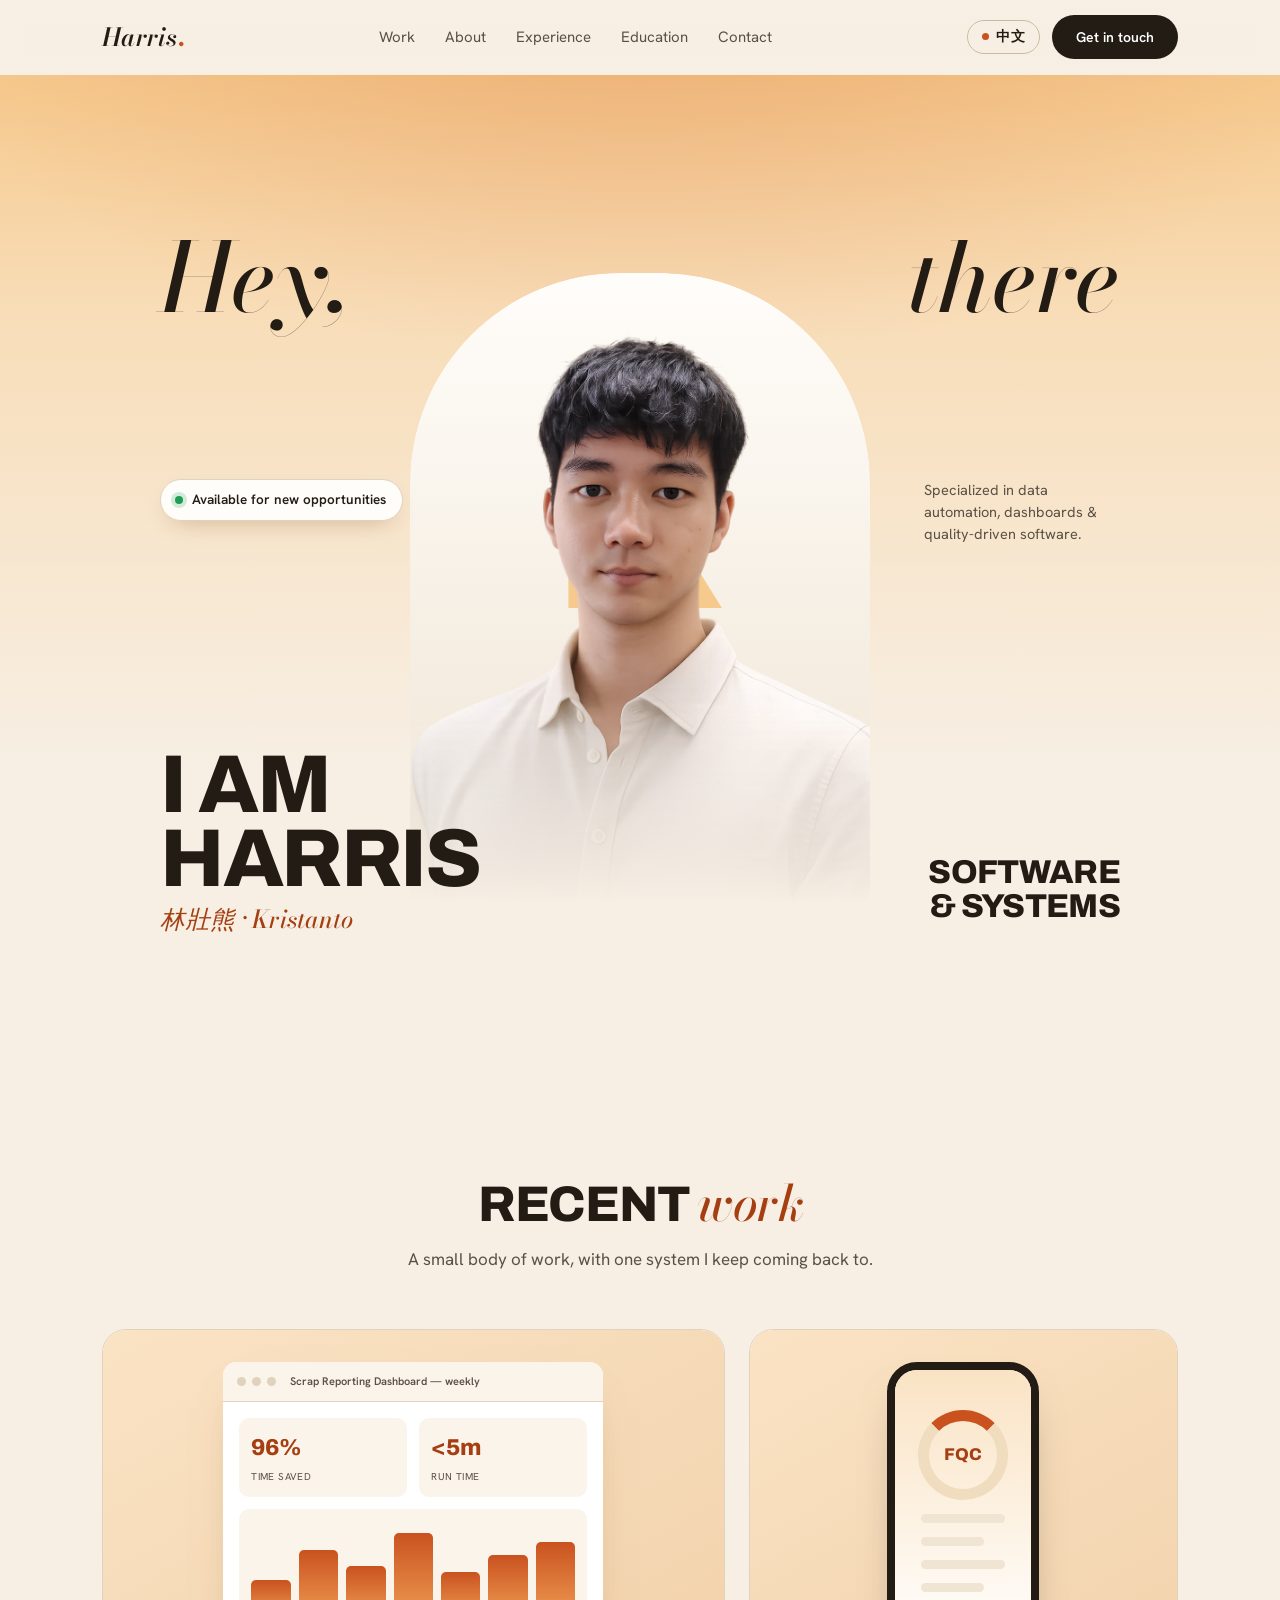
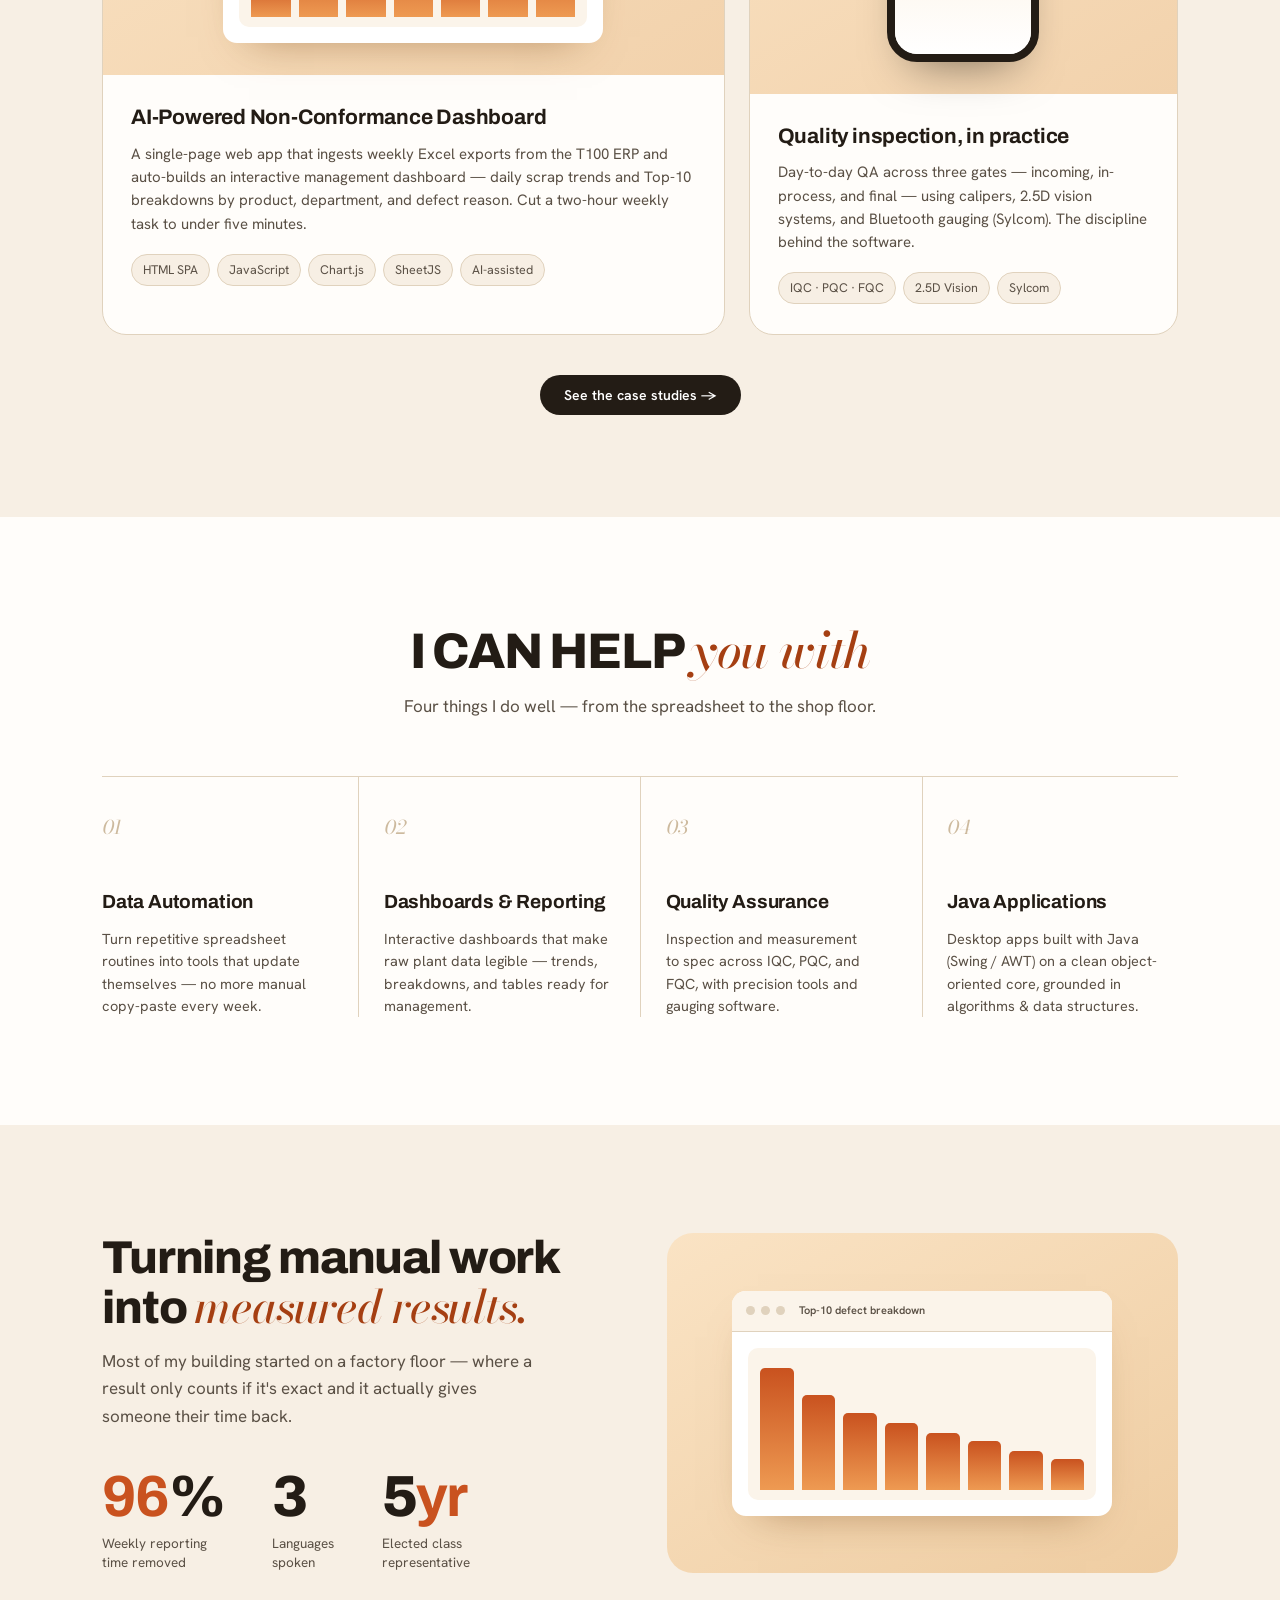
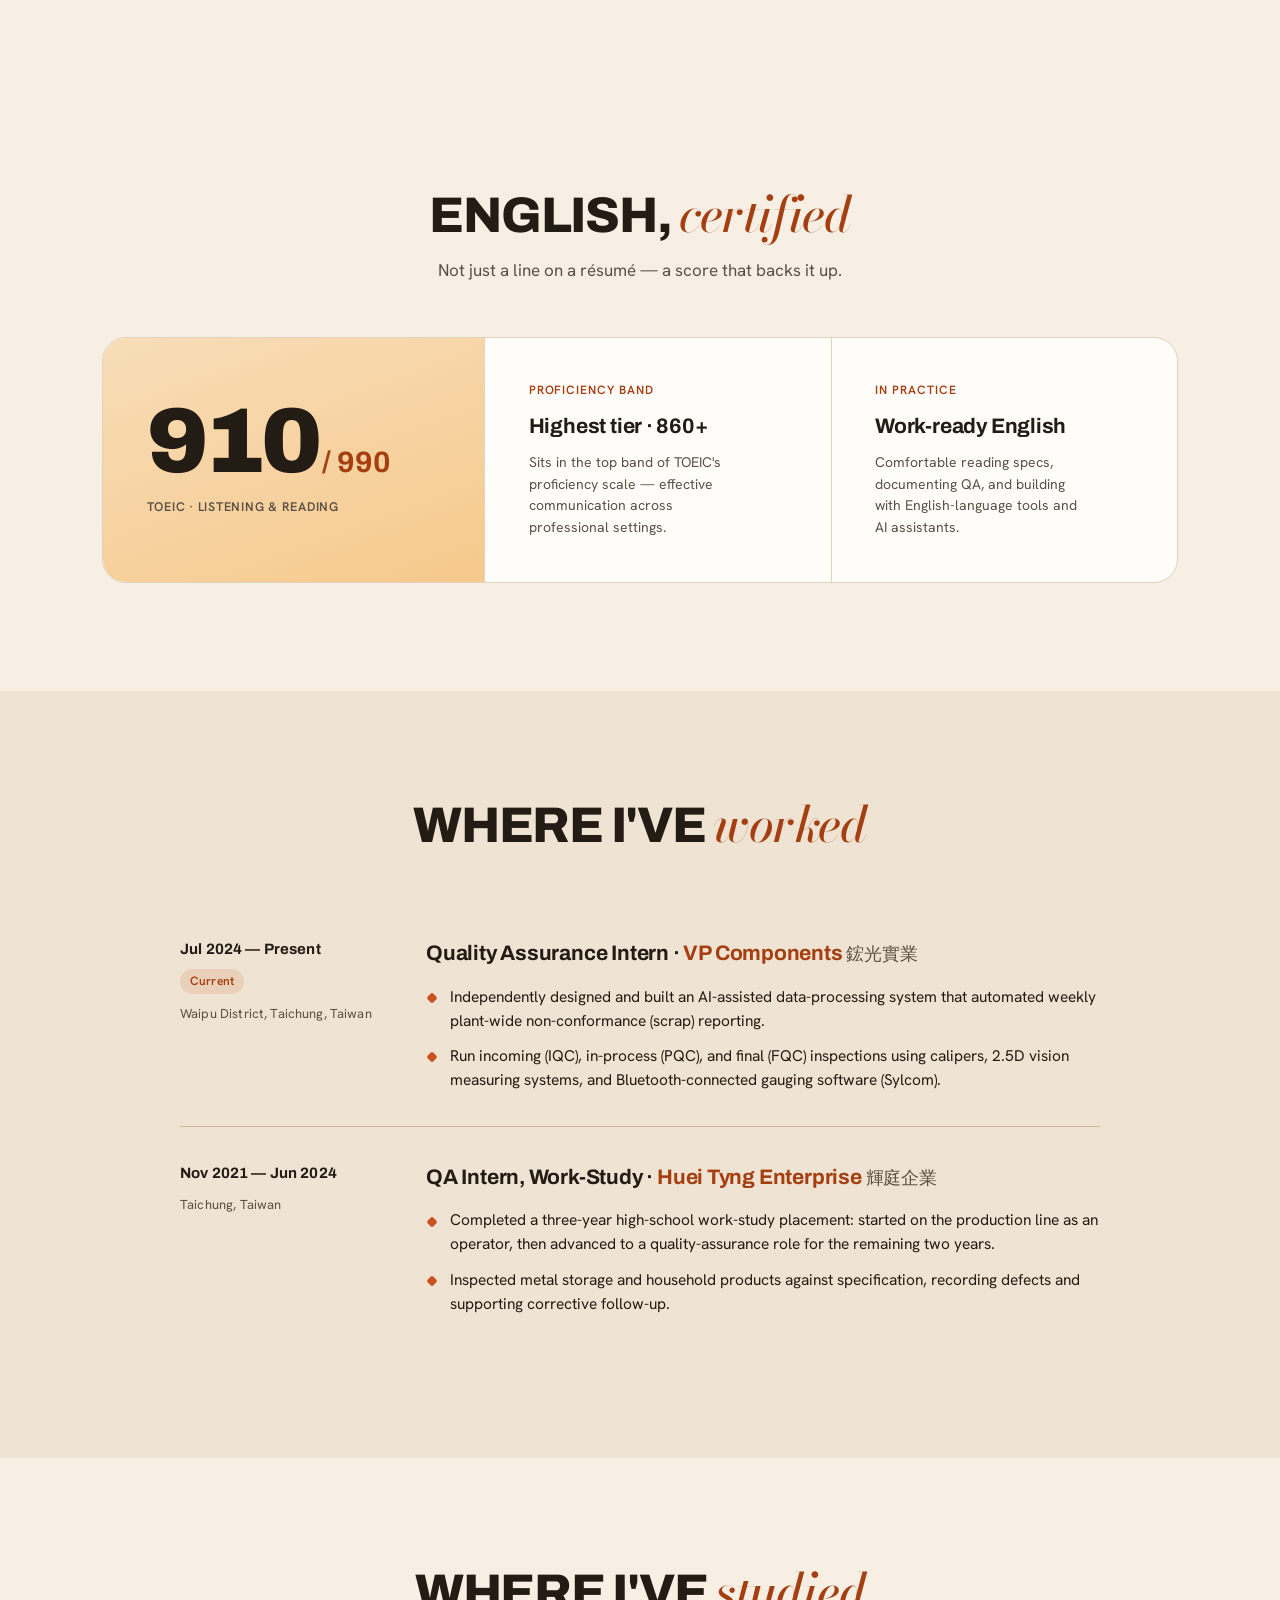
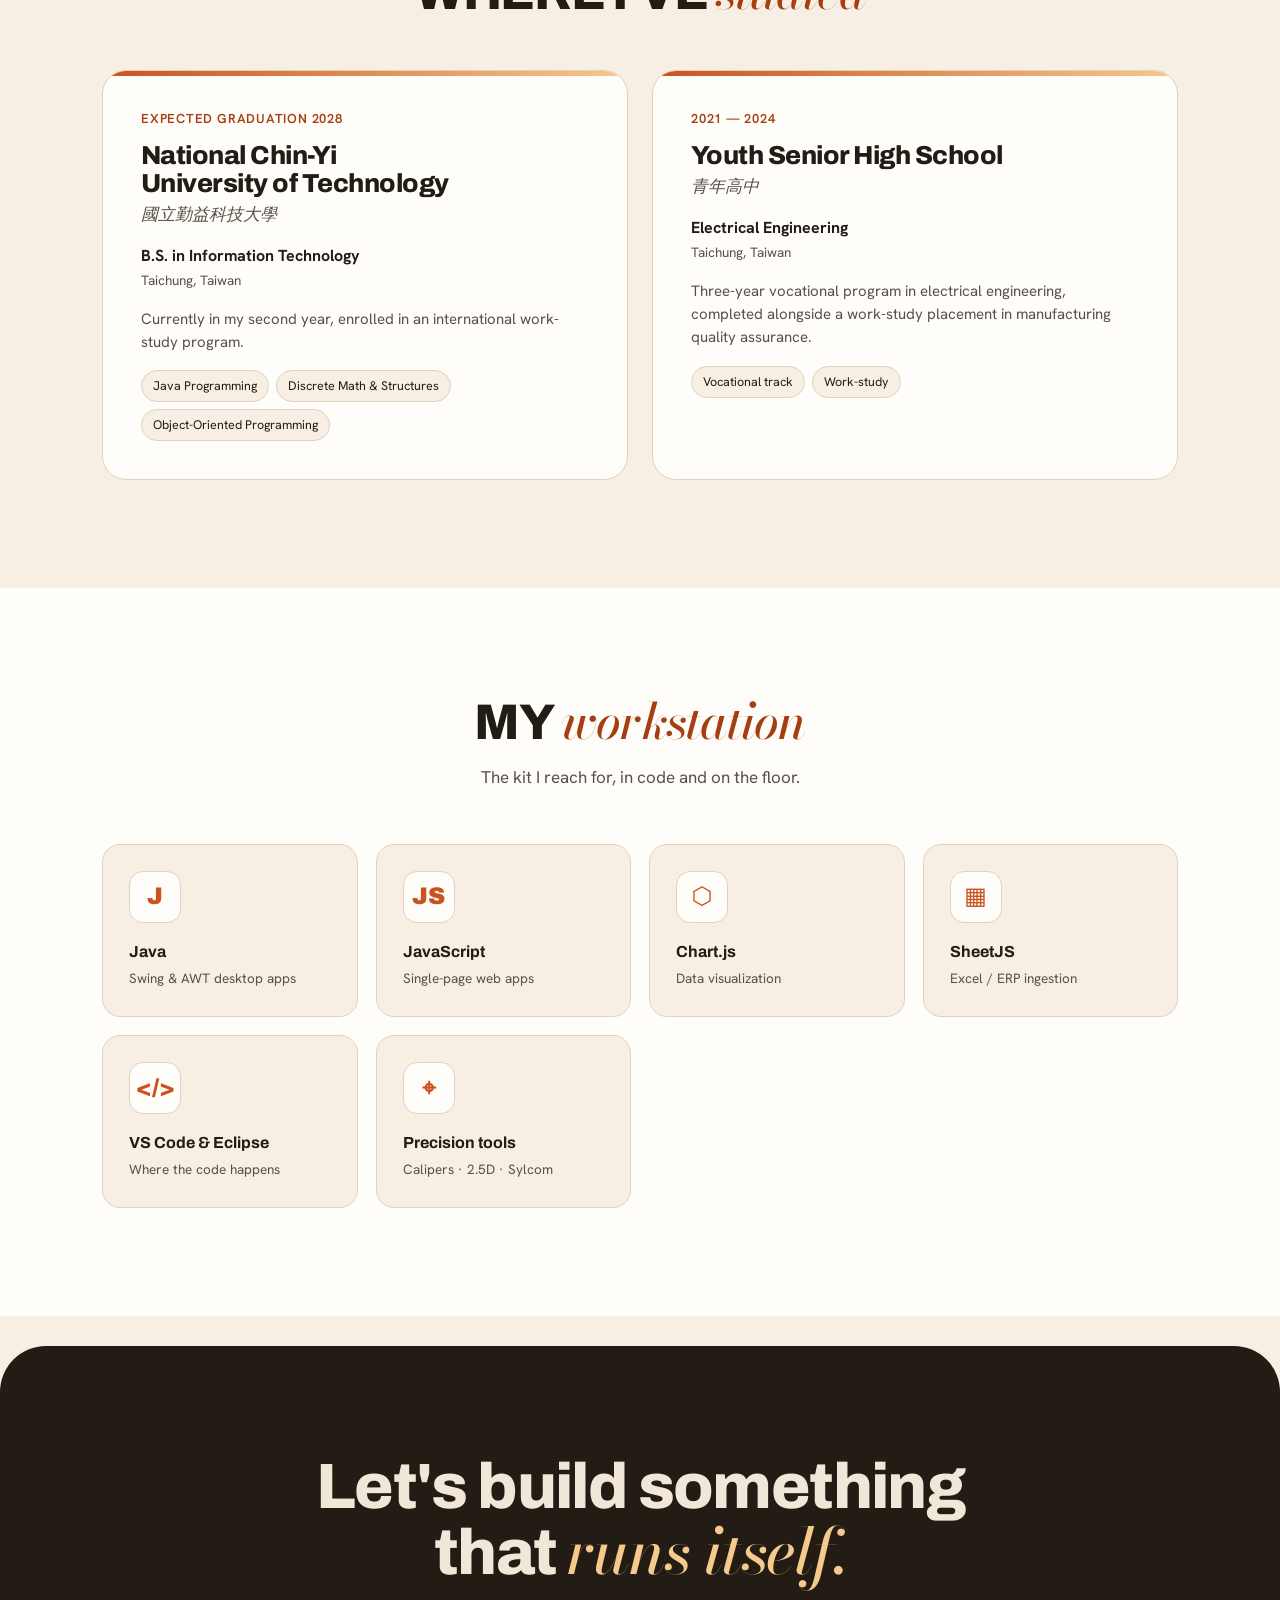
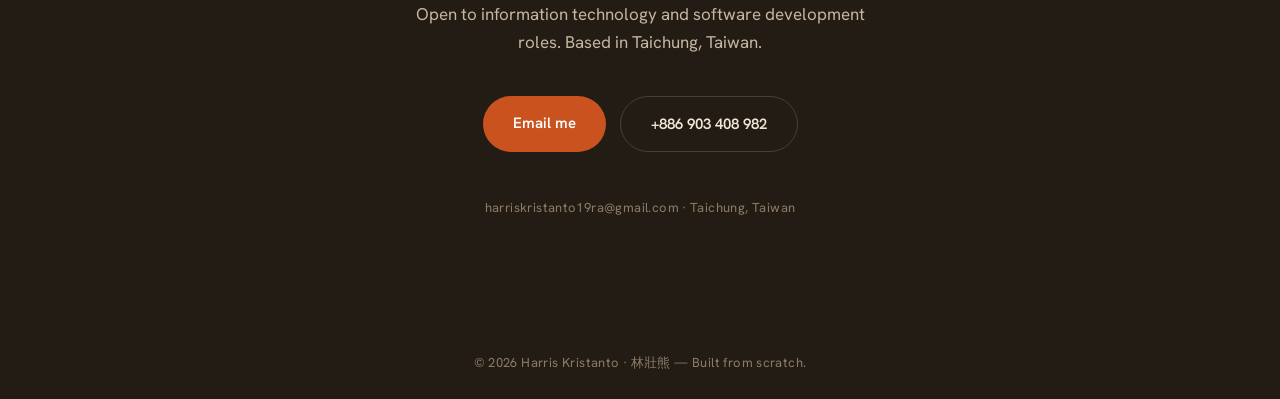
==== index.html @ 10c8cf7e "Reshape hero photo to a large portrait that fades into the page Madison-style hero: bigger centered " ====
<!DOCTYPE html>
<html lang="en">
<head>
<meta charset="UTF-8" />
<meta name="viewport" content="width=device-width, initial-scale=1.0" />
<title>Harris Kristanto — Software & Systems</title>
<meta name="description" content="Harris Kristanto (林壯熊) — Information Technology student who turns repetitive manual work into measured, automated systems. Taichung, Taiwan." />
<link rel="preconnect" href="https://fonts.googleapis.com" />
<link rel="preconnect" href="https://fonts.gstatic.com" crossorigin />
<link href="https://fonts.googleapis.com/css2?family=Archivo:wght@600;700;800;900&family=Bodoni+Moda:ital,opsz,wght@1,6..96,500;1,6..96,600&family=Hanken+Grotesk:wght@400;500;600;700&display=swap" rel="stylesheet" />
<script>document.documentElement.className += ' js';</script>
<style>
  :root{
    --bg:#F7EFE4;          /* committed warm sand, carries the brand */
    --bg-2:#EFE4D3;
    --peach-1:#F6C98C;     /* deeper, more committed peach */
    --peach-2:#F8DDB8;
    --rust:#C9521F;        /* burnt-orange accent — confident, not pastel */
    --rust-2:#A53F12;
    --ink:#231C15;         /* deep warm ink */
    --ink-soft:#5A5045;    /* AA on sand and on peach */
    --line:#E0D2BD;
    --line-2:#CDBA9E;
    --white:#FFFDFA;

    --f-name:"Archivo", system-ui, sans-serif;
    --f-serif:"Bodoni Moda", Georgia, serif;
    --f-body:"Hanken Grotesk", system-ui, sans-serif;

    --maxw:1140px;

    --z-sticky:100;
    --z-skip:200;

    --ease:cubic-bezier(.22,1,.36,1); /* ease-out-quint */
  }

  *{margin:0;padding:0;box-sizing:border-box}
  html{scroll-behavior:smooth}
  @media (prefers-reduced-motion:reduce){html{scroll-behavior:auto}}

  body{
    font-family:var(--f-body);
    background:var(--bg);
    color:var(--ink);
    font-size:17px;line-height:1.6;
    -webkit-font-smoothing:antialiased;
    overflow-x:hidden;
  }
  a{color:inherit;text-decoration:none}
  ::selection{background:var(--rust);color:#fff}
  :focus-visible{outline:2px solid var(--rust);outline-offset:3px;border-radius:4px}
  p{text-wrap:pretty}
  h1,h2,h3{text-wrap:balance}

  .skip{position:absolute;left:-9999px;background:var(--ink);color:#fff;padding:10px 16px;z-index:var(--z-skip)}
  .skip:focus{left:8px;top:8px}

  .wrap{max-width:var(--maxw);margin:0 auto;padding:0 clamp(20px,5vw,32px)}

  /* ---------- NAV ---------- */
  .nav{position:sticky;top:0;z-index:var(--z-sticky);background:color-mix(in srgb,var(--bg) 82%,transparent);backdrop-filter:blur(10px);border-bottom:1px solid transparent;transition:border-color .3s,background .3s}
  .nav.scrolled{border-color:var(--line)}
  .nav-inner{display:flex;align-items:center;justify-content:space-between;height:74px;max-width:var(--maxw);margin:0 auto;padding:0 clamp(20px,5vw,32px)}
  .logo{font-family:var(--f-serif);font-style:italic;font-weight:600;font-size:25px;letter-spacing:.01em}
  .logo b{font-style:normal;color:var(--rust)}
  .nav-links{display:flex;gap:30px}
  .nav-links a{font-size:15px;color:var(--ink-soft);transition:color .2s;position:relative}
  .nav-links a::after{content:"";position:absolute;left:0;bottom:-5px;width:0;height:2px;background:var(--rust);transition:width .25s var(--ease)}
  .nav-links a:hover{color:var(--ink)}
  .nav-links a:hover::after{width:100%}
  .btn-contact{background:var(--ink);color:#fff;padding:11px 24px;border-radius:40px;font-size:14px;font-weight:600;transition:transform .25s var(--ease),background .25s}
  .btn-contact:hover{background:var(--rust-2);transform:translateY(-2px)}
  .nav-right{display:flex;align-items:center;gap:12px}
  .btn-lang{font-family:var(--f-body);font-weight:600;font-size:13.5px;color:var(--ink);background:transparent;border:1px solid var(--line-2);padding:9px 14px;border-radius:40px;cursor:pointer;letter-spacing:.02em;line-height:1;display:inline-flex;align-items:center;gap:7px;transition:border-color .2s,background .2s,transform .25s var(--ease)}
  .btn-lang::before{content:"";width:7px;height:7px;border-radius:50%;background:var(--rust)}
  .btn-lang:hover{border-color:var(--rust);background:var(--white);transform:translateY(-1px)}
  html[lang="zh-Hant"] .serif-hey,html[lang="zh-Hant"] .serif-there,html[lang="zh-Hant"] .kicker,html[lang="zh-Hant"] .name{letter-spacing:0}

  /* ---------- HERO ---------- */
  .hero{
    position:relative;
    background:
      radial-gradient(110% 75% at 50% -10%, color-mix(in srgb,var(--rust) 22%,transparent) 0%, transparent 52%),
      linear-gradient(180deg, var(--peach-1) 0%, var(--peach-2) 24%, var(--bg) 70%);
    overflow:hidden;
  }
  .stage{position:relative;max-width:960px;margin:0 auto;padding:46px clamp(20px,5vw,32px) 60px;min-height:660px}

  .serif-hey,.serif-there{font-family:var(--f-serif);font-style:italic;font-weight:500;font-size:clamp(50px,8.5vw,96px);line-height:1;color:var(--ink);position:absolute;top:46px;z-index:3}
  .serif-hey{left:0}
  .serif-there{right:0}

  .photo-wrap{position:relative;width:min(66%,460px);margin:44px auto 0;z-index:2}
  .photo{
    position:relative;width:100%;aspect-ratio:3/4.1;border-radius:210px 210px 0 0;
    background:linear-gradient(180deg,var(--white),var(--bg-2));
    overflow:hidden;display:flex;flex-direction:column;align-items:center;justify-content:center;text-align:center;
    -webkit-mask-image:linear-gradient(to bottom,#000 0,#000 68%,transparent 100%);
    mask-image:linear-gradient(to bottom,#000 0,#000 68%,transparent 100%);
  }
  /* Drop a headshot at images/headshot.jpg and it fills this frame; otherwise the HK monogram shows. */
  .photo-img{position:absolute;inset:0;width:100%;height:100%;object-fit:cover;object-position:center 14%;z-index:1}
  .photo-mono{font-family:var(--f-name);font-weight:900;font-size:clamp(58px,9vw,100px);color:var(--peach-1);letter-spacing:-.04em}
  .photo-hint{font-size:12.5px;color:var(--ink-soft);font-family:var(--f-serif);font-style:italic;margin-top:4px;padding:0 28px}

  .pill{position:absolute;left:0;top:296px;z-index:4;display:inline-flex;align-items:center;gap:9px;background:var(--white);border:1px solid var(--line);padding:9px 16px 9px 14px;border-radius:40px;font-size:13.5px;font-weight:600;box-shadow:0 10px 24px -12px rgba(120,70,20,.4)}
  .pill .dot{width:8px;height:8px;border-radius:50%;background:#1F9D55;box-shadow:0 0 0 4px rgba(31,157,85,.2)}
  .spec{position:absolute;right:0;top:296px;z-index:4;max-width:196px;font-size:14.5px;line-height:1.5;color:var(--ink-soft)}

  .name{position:absolute;left:0;bottom:32px;z-index:4;font-family:var(--f-name);font-weight:800;font-size:clamp(40px,7vw,82px);line-height:.9;letter-spacing:-.03em;text-transform:uppercase}
  .name .cn{display:block;font-family:var(--f-serif);font-style:italic;font-weight:500;font-size:.3em;letter-spacing:0;color:var(--rust-2);text-transform:none;margin-top:12px}
  .role{position:absolute;right:0;bottom:38px;z-index:4;text-align:right;font-family:var(--f-name);font-weight:800;font-size:clamp(20px,2.9vw,33px);line-height:1.04;letter-spacing:-.02em;text-transform:uppercase}

  /* hero load choreography (resting state is visible; animation only enriches) */
  @media (prefers-reduced-motion:no-preference){
    .js .serif-hey,.js .serif-there,.js .photo-wrap,.js .pill,.js .spec,.js .name,.js .role{
      animation:rise .9s var(--ease) both;
    }
    .js .serif-hey{animation-delay:.05s}
    .js .serif-there{animation-delay:.13s}
    .js .photo-wrap{animation-delay:.0s}
    .js .pill{animation-delay:.34s}
    .js .spec{animation-delay:.4s}
    .js .name{animation-delay:.22s}
    .js .role{animation-delay:.28s}
  }
  @keyframes rise{from{opacity:0;transform:translateY(26px)}to{opacity:1;transform:none}}

  /* ---------- section frame ---------- */
  section{padding:clamp(64px,9vw,108px) 0}
  .head{max-width:var(--maxw);margin:0 auto;text-align:center}
  .kicker{font-family:var(--f-name);font-weight:800;font-size:clamp(28px,4.6vw,50px);letter-spacing:-.025em;line-height:1.02;text-transform:uppercase}
  .kicker em{font-family:var(--f-serif);font-style:italic;font-weight:500;color:var(--rust-2);text-transform:none}
  .sub{color:var(--ink-soft);max-width:56ch;margin:16px auto 0;font-size:17px}
  .more{text-align:center;margin-top:clamp(30px,4vw,46px)}

  /* ---------- RECENT WORK ---------- */
  .proj-grid{display:grid;grid-template-columns:1.45fr 1fr;gap:24px;margin-top:clamp(36px,5vw,56px)}
  .pcard{background:var(--white);border:1px solid var(--line);border-radius:24px;overflow:hidden;transition:transform .4s var(--ease),box-shadow .4s var(--ease)}
  .pcard:hover{transform:translateY(-6px);box-shadow:0 30px 56px -34px rgba(120,70,20,.55)}
  .pvis{background:linear-gradient(150deg,#FAE3C4,#F2D2AC);padding:32px;min-height:300px;display:flex;align-items:center;justify-content:center}
  .pbody{padding:26px 28px 30px}
  .pbody .t{font-family:var(--f-name);font-weight:700;font-size:21px;letter-spacing:-.01em}
  .pbody .d{color:var(--ink-soft);font-size:15px;margin-top:8px;line-height:1.55}
  .tags{display:flex;flex-wrap:wrap;gap:7px;margin-top:18px}
  .tags span{font-size:12.5px;background:var(--bg);border:1px solid var(--line);padding:5px 11px;border-radius:20px;color:var(--ink-soft)}

  .mock{width:100%;max-width:380px;background:#fff;border-radius:14px;box-shadow:0 20px 42px -26px rgba(120,70,20,.55);overflow:hidden}
  .mock-bar{display:flex;align-items:center;gap:6px;padding:11px 14px;background:#FBF4EA;border-bottom:1px solid var(--line)}
  .mock-bar i{width:9px;height:9px;border-radius:50%;background:#E0D2BD}
  .mock-bar .ttl{margin-left:8px;font-size:11px;color:var(--ink-soft);font-weight:600}
  .mock-body{padding:16px;display:grid;grid-template-columns:1fr 1fr;gap:12px}
  .mock-kpi{background:#FBF4EA;border-radius:10px;padding:12px}
  .mock-kpi .n{font-family:var(--f-name);font-weight:800;font-size:23px;color:var(--rust-2)}
  .mock-kpi .l{font-size:10px;color:var(--ink-soft);letter-spacing:.04em;text-transform:uppercase;margin-top:2px}
  .mock-chart{grid-column:1/3;background:#FBF4EA;border-radius:10px;padding:14px 12px 10px;display:flex;align-items:flex-end;gap:8px;height:118px}
  .mock-chart .b{flex:1;background:linear-gradient(var(--rust),#EE9A52);border-radius:5px 5px 0 0}

  .phone{width:152px;height:300px;background:#fff;border-radius:30px;border:8px solid var(--ink);box-shadow:0 24px 46px -24px rgba(0,0,0,.5);overflow:hidden;position:relative}
  .phone .scr{position:absolute;inset:0;background:linear-gradient(180deg,#FAE3C4,#fff);padding:24px 16px}
  .phone .ring{width:90px;height:90px;border-radius:50%;border:11px solid #F0DCBE;border-top-color:var(--rust);margin:16px auto 0;display:flex;align-items:center;justify-content:center;font-family:var(--f-name);font-weight:800;color:var(--rust-2)}
  .phone .ln{height:9px;background:#F0E5D2;border-radius:5px;margin:14px 10px}
  .phone .ln.s{width:60%}

  /* ---------- SERVICES (numbered — a real set of four offerings) ---------- */
  .services{background:var(--white)}
  .svc-grid{--gap:clamp(30px,4vw,54px);display:grid;grid-template-columns:repeat(4,1fr);column-gap:var(--gap);margin-top:clamp(36px,5vw,56px);padding-top:36px;border-top:1px solid var(--line)}
  .svc{position:relative}
  .svc:not(:first-child)::before{content:"";position:absolute;top:-36px;bottom:0;left:calc(var(--gap) / -2);width:1px;background:var(--line)}
  .svc .no{font-family:var(--f-serif);font-style:italic;font-size:19px;color:var(--line-2);margin-bottom:44px}
  .svc h3{font-family:var(--f-name);font-weight:700;font-size:19px;letter-spacing:-.01em;margin-bottom:10px}
  .svc p{font-size:14.5px;color:var(--ink-soft);line-height:1.55}

  /* ---------- VISION + STATS ---------- */
  .vision-grid{display:grid;grid-template-columns:1fr 1.02fr;gap:clamp(34px,6vw,64px);align-items:center}
  .vision h2{font-family:var(--f-name);font-weight:800;font-size:clamp(28px,4.2vw,46px);letter-spacing:-.025em;line-height:1.03;margin-bottom:16px}
  .vision h2 em{font-family:var(--f-serif);font-style:italic;font-weight:500;color:var(--rust-2);text-transform:none}
  .vision p{color:var(--ink-soft);max-width:44ch}
  .stat-row{display:flex;gap:clamp(28px,5vw,48px);margin-top:38px}
  .stat .n{font-family:var(--f-name);font-weight:800;font-size:clamp(38px,5.6vw,58px);line-height:1;letter-spacing:-.03em;color:var(--ink)}
  .stat .n b{color:var(--rust)}
  .stat .l{font-size:13.5px;color:var(--ink-soft);margin-top:8px;line-height:1.4}
  .vision-vis{background:linear-gradient(150deg,#FAE3C4,#EFCDA2);border-radius:26px;padding:40px;display:flex;align-items:center;justify-content:center;min-height:340px}

  /* ---------- ENGLISH / TOEIC credential ---------- */
  .cert{display:grid;grid-template-columns:1.1fr 1fr 1fr;margin-top:clamp(36px,5vw,52px);border:1px solid var(--line);border-radius:24px;overflow:hidden;background:var(--white)}
  .cert-score{background:linear-gradient(160deg,var(--peach-2),var(--peach-1));padding:clamp(28px,3.4vw,44px);display:flex;flex-direction:column;justify-content:center}
  .cert-score .big{font-family:var(--f-name);font-weight:900;font-size:clamp(56px,8vw,92px);line-height:.86;letter-spacing:-.04em;color:var(--ink)}
  .cert-score .big span{font-size:.32em;font-weight:700;color:var(--rust-2);letter-spacing:0;margin-left:.12em}
  .cert-score .lbl{font-weight:600;font-size:12.5px;letter-spacing:.06em;text-transform:uppercase;color:var(--ink-soft);margin-top:16px}
  .fact{padding:clamp(28px,3.4vw,44px);border-left:1px solid var(--line);display:flex;flex-direction:column;justify-content:center}
  .fact .k{font-weight:600;font-size:12px;letter-spacing:.08em;text-transform:uppercase;color:var(--rust-2)}
  .fact .v{font-family:var(--f-name);font-weight:700;font-size:clamp(18px,2vw,21px);letter-spacing:-.01em;margin:10px 0 8px}
  .fact p{font-size:14px;color:var(--ink-soft);line-height:1.55}
  @media (max-width:760px){
    .cert{grid-template-columns:1fr}
    .fact{border-left:0;border-top:1px solid var(--line)}
  }

  /* ---------- EXPERIENCE (its own section, narrative rows) ---------- */
  .experience{background:var(--bg-2)}
  .xp{max-width:920px;margin:clamp(36px,5vw,52px) auto 0}
  .xp-row{display:grid;grid-template-columns:200px 1fr;gap:clamp(20px,4vw,46px);padding:34px 0;border-top:1px solid var(--line-2)}
  .xp-row:first-child{border-top:0}
  .xp-when{font-family:var(--f-name);font-weight:700;font-size:15px;color:var(--ink);letter-spacing:.01em}
  .xp-when .now{display:inline-block;margin-top:8px;font-family:var(--f-body);font-weight:600;font-size:12px;color:var(--rust-2);background:color-mix(in srgb,var(--rust) 14%,transparent);padding:3px 10px;border-radius:20px}
  .xp-where{font-family:var(--f-body);font-weight:400;font-size:13px;color:var(--ink-soft);margin-top:10px}
  .xp h3{font-family:var(--f-name);font-weight:700;font-size:21px;letter-spacing:-.01em}
  .xp .org{color:var(--rust-2);font-weight:700}
  .xp .cn{color:var(--ink-soft);font-weight:500;font-size:.86em}
  .xp ul{list-style:none;margin-top:14px;display:flex;flex-direction:column;gap:11px}
  .xp li{position:relative;padding-left:24px;font-size:15.5px;line-height:1.55;color:var(--ink)}
  .xp li::before{content:"";position:absolute;left:2px;top:.6em;width:8px;height:8px;background:var(--rust);border-radius:2px;transform:rotate(45deg)}

  /* ---------- EDUCATION (distinct treatment — two feature panels) ---------- */
  .edu-grid{display:grid;grid-template-columns:1fr 1fr;gap:24px;margin-top:clamp(36px,5vw,52px)}
  .edu{background:var(--white);border:1px solid var(--line);border-radius:24px;padding:clamp(26px,3vw,38px);position:relative;overflow:hidden}
  .edu::before{content:"";position:absolute;inset:0 0 auto 0;height:5px;background:linear-gradient(90deg,var(--rust),var(--peach-1))}
  .edu .yr{font-family:var(--f-body);font-weight:600;font-size:13px;letter-spacing:.06em;text-transform:uppercase;color:var(--rust-2)}
  .edu h3{font-family:var(--f-name);font-weight:800;font-size:clamp(21px,2.4vw,26px);letter-spacing:-.02em;line-height:1.08;margin:12px 0 4px}
  .edu .cnname{font-family:var(--f-serif);font-style:italic;font-size:17px;color:var(--ink-soft)}
  .edu .deg{font-weight:700;font-size:16px;margin-top:14px}
  .edu .loc{font-size:13.5px;color:var(--ink-soft);margin-top:2px}
  .edu p{font-size:15px;color:var(--ink-soft);margin-top:16px;line-height:1.55}
  .edu .courses{display:flex;flex-wrap:wrap;gap:7px;margin-top:16px}
  .edu .courses span{font-size:12.5px;background:var(--bg);border:1px solid var(--line);padding:5px 11px;border-radius:20px;color:var(--ink)}

  /* ---------- WORKSTATION ---------- */
  .work{background:var(--white)}
  .tool-grid{display:grid;grid-template-columns:repeat(auto-fit,minmax(220px,1fr));gap:18px;margin-top:clamp(36px,5vw,52px)}
  .tool{background:var(--bg);border:1px solid var(--line);border-radius:18px;padding:26px;transition:transform .3s var(--ease),box-shadow .3s var(--ease)}
  .tool:hover{transform:translateY(-5px);box-shadow:0 26px 48px -34px rgba(120,70,20,.55)}
  .tool .ic{font-family:var(--f-name);font-weight:900;font-size:24px;color:var(--rust);width:52px;height:52px;border-radius:14px;background:var(--white);border:1px solid var(--line);display:flex;align-items:center;justify-content:center;margin-bottom:16px}
  .tool h4{font-family:var(--f-name);font-weight:700;font-size:16px}
  .tool p{font-size:13.5px;color:var(--ink-soft);margin-top:4px}

  /* ---------- CONTACT ---------- */
  .contact{background:var(--ink);color:#F1E7D8;text-align:center;border-radius:clamp(28px,5vw,46px) clamp(28px,5vw,46px) 0 0;margin-top:30px}
  .contact h2{font-family:var(--f-name);font-weight:800;font-size:clamp(34px,6vw,64px);letter-spacing:-.025em;line-height:1.02;max-width:18ch;margin:0 auto 16px}
  .contact h2 em{font-family:var(--f-serif);font-style:italic;font-weight:500;color:var(--peach-1);text-transform:none}
  .contact .csub{color:#C7B6A0;max-width:46ch;margin:0 auto 40px;line-height:1.6}
  .cta-row{display:flex;gap:14px;justify-content:center;flex-wrap:wrap}
  .cta{padding:15px 30px;border-radius:40px;font-weight:600;font-size:15px;transition:transform .25s var(--ease)}
  .cta.primary{background:var(--rust);color:#fff}
  .cta.ghost{border:1px solid #4A3F32;color:#F1E7D8}
  .cta:hover{transform:translateY(-2px)}
  .contact .small{margin-top:46px;font-size:13px;color:#8C7C66;letter-spacing:.03em}

  footer{background:var(--ink);color:#8C7C66;text-align:center;padding:26px 0;font-size:13px;letter-spacing:.03em}

  /* ---------- scroll reveal (only when JS present; default visible) ---------- */
  @media (prefers-reduced-motion:no-preference){
    .js .rv{opacity:0;transform:translateY(26px);transition:opacity .7s var(--ease),transform .7s var(--ease)}
    .js .rv.in{opacity:1;transform:none}
  }

  /* ---------- RESPONSIVE ---------- */
  @media (max-width:860px){
    .nav-links{display:none}
    .stage{min-height:0;padding:24px 4px 44px;text-align:center}
    .serif-hey,.serif-there{position:static;display:inline-block}
    .photo-wrap{width:min(82%,340px);margin:14px auto 0}
    .pill,.spec,.name,.role{position:static}
    .pill{margin:28px auto 0;display:inline-flex}
    .spec{max-width:none;margin:18px auto 0}
    .name{font-size:clamp(40px,12vw,64px);margin-top:34px}
    .role{margin-top:18px;text-align:center;font-size:clamp(20px,5.5vw,30px)}
    .proj-grid{grid-template-columns:1fr}
    .svc-grid{grid-template-columns:1fr 1fr;padding-top:32px}
    .svc:not(:first-child)::before{display:none}
    .svc:nth-child(2n)::before{content:"";display:block;position:absolute;top:0;bottom:0;left:calc(var(--gap) / -2);width:1px;background:var(--line)}
    .svc:nth-child(n+3){margin-top:30px;padding-top:30px;border-top:1px solid var(--line)}
    .svc:nth-child(n+3)::before{top:30px}
    .svc .no{margin-bottom:18px}
    .vision-grid{grid-template-columns:1fr}
    .xp-row{grid-template-columns:1fr;gap:14px}
    .edu-grid{grid-template-columns:1fr}
  }
  @media (max-width:480px){
    .svc-grid{grid-template-columns:1fr;padding-top:30px}
    .svc:not(:first-child)::before,.svc:nth-child(2n)::before{display:none}
    .svc:nth-child(n+3){margin-top:0}
    .svc:not(:first-child){margin-top:28px;padding-top:28px;border-top:1px solid var(--line)}
    .svc .no{margin-bottom:14px}
    .stat-row{flex-direction:column;gap:24px}
  }
</style>
</head>
<body>
<a class="skip" href="#work">Skip to content</a>

<!-- ===== NAV ===== -->
<header class="nav" id="nav">
  <div class="nav-inner">
    <a href="#top" class="logo">Harris<b>.</b></a>
    <nav class="nav-links" aria-label="Primary">
      <a href="#work" data-zh="作品">Work</a>
      <a href="#about" data-zh="關於">About</a>
      <a href="#experience" data-zh="經歷">Experience</a>
      <a href="#education" data-zh="學歷">Education</a>
      <a href="#contact" data-zh="聯絡">Contact</a>
    </nav>
    <div class="nav-right">
      <button type="button" class="btn-lang" id="lang-toggle" aria-label="切換為繁體中文">中文</button>
      <a href="#contact" class="btn-contact" data-zh="與我聯絡">Get in touch</a>
    </div>
  </div>
</header>

<!-- ===== HERO ===== -->
<section class="hero" id="top">
  <div class="stage">
    <span class="serif-hey" data-zh="嗨，">Hey,</span>
    <span class="serif-there" data-zh="你好">there</span>

    <div class="photo-wrap">
      <div class="photo">
        <!-- Headshot loads when images/headshot.jpg exists; otherwise it removes itself and the HK monogram shows. -->
        <img class="photo-img" src="images/headshot.jpg" alt="Harris Kristanto" onerror="this.remove()" />
        <div class="photo-mono" aria-hidden="true">HK</div>
        <div class="photo-hint" data-zh="放上你的大頭照">Drop your headshot here</div>
      </div>
    </div>

    <span class="pill"><span class="dot"></span> <span data-zh="正在尋找新機會">Available for new opportunities</span></span>
    <p class="spec" data-zh="專長於資料自動化、儀表板，以及重視品質的軟體開發。">Specialized in data automation, dashboards &amp; quality-driven software.</p>

    <h1 class="name" data-zh="我是<br>林壯熊<span class='cn'>Harris · Kristanto</span>">I am<br>Harris<span class="cn">林壯熊 · Kristanto</span></h1>
    <p class="role" data-zh="軟體<br>與系統">Software<br>&amp; Systems</p>
  </div>
</section>

<!-- ===== RECENT WORK ===== -->
<section id="work">
  <div class="wrap">
    <div class="head">
      <h2 class="kicker" data-zh="近期<em>作品</em>">Recent <em>work</em></h2>
      <p class="sub" data-zh="作品不多，但有一個系統我不斷回頭打磨。">A small body of work, with one system I keep coming back to.</p>
    </div>
    <div class="proj-grid">
      <article class="pcard rv">
        <div class="pvis">
          <div class="mock" aria-hidden="true">
            <div class="mock-bar"><i></i><i></i><i></i><span class="ttl">Scrap Reporting Dashboard — weekly</span></div>
            <div class="mock-body">
              <div class="mock-kpi"><div class="n">96%</div><div class="l">Time saved</div></div>
              <div class="mock-kpi"><div class="n">&lt;5m</div><div class="l">Run time</div></div>
              <div class="mock-chart">
                <span class="b" style="height:40%"></span><span class="b" style="height:72%"></span>
                <span class="b" style="height:55%"></span><span class="b" style="height:90%"></span>
                <span class="b" style="height:48%"></span><span class="b" style="height:66%"></span>
                <span class="b" style="height:80%"></span>
              </div>
            </div>
          </div>
        </div>
        <div class="pbody">
          <div class="t" data-zh="AI 驅動的不良品（報廢）儀表板">AI-Powered Non-Conformance Dashboard</div>
          <p class="d" data-zh="一支單頁網頁應用程式，讀取 T100 ERP 每週匯出的 Excel，自動產生互動式管理儀表板——呈現每日報廢趨勢，以及依產品、部門與不良原因的前十名分析。將每週兩小時的工作縮短到五分鐘以內。">A single-page web app that ingests weekly Excel exports from the T100 ERP and auto-builds an interactive management dashboard — daily scrap trends and Top-10 breakdowns by product, department, and defect reason. Cut a two-hour weekly task to under five minutes.</p>
          <div class="tags"><span>HTML SPA</span><span>JavaScript</span><span>Chart.js</span><span>SheetJS</span><span>AI-assisted</span></div>
        </div>
      </article>

      <article class="pcard rv">
        <div class="pvis">
          <div class="phone" aria-hidden="true">
            <div class="scr">
              <div class="ring">FQC</div>
              <div class="ln"></div><div class="ln s"></div><div class="ln"></div><div class="ln s"></div>
            </div>
          </div>
        </div>
        <div class="pbody">
          <div class="t" data-zh="實務中的品質檢驗">Quality inspection, in practice</div>
          <p class="d" data-zh="日常品質檢驗橫跨三道關卡——進料、製程與最終——使用游標卡尺、2.5D 影像量測系統與藍牙連線量測（Sylcom）。這是軟體背後的紀律。">Day-to-day QA across three gates — incoming, in-process, and final — using calipers, 2.5D vision systems, and Bluetooth gauging (Sylcom). The discipline behind the software.</p>
          <div class="tags"><span>IQC · PQC · FQC</span><span>2.5D Vision</span><span>Sylcom</span></div>
        </div>
      </article>
    </div>
    <div class="more"><a class="btn-contact" href="projects.html" data-zh="查看完整案例研究 →">See the case studies &rarr;</a></div>
  </div>
</section>

<!-- ===== SERVICES ===== -->
<section class="services" id="about">
  <div class="wrap">
    <div class="head">
      <h2 class="kicker" data-zh="我能<em>幫你的</em>">I can help <em>you with</em></h2>
      <p class="sub" data-zh="我擅長的四件事——從試算表到生產線。">Four things I do well — from the spreadsheet to the shop floor.</p>
    </div>
    <div class="svc-grid">
      <div class="svc rv">
        <div class="no">01</div>
        <h3 data-zh="資料自動化">Data Automation</h3>
        <p data-zh="把每週重複的試算表流程，變成會自動更新的工具——不必再每週手動複製貼上。">Turn repetitive spreadsheet routines into tools that update themselves — no more manual copy-paste every week.</p>
      </div>
      <div class="svc rv">
        <div class="no">02</div>
        <h3 data-zh="儀表板與報表">Dashboards &amp; Reporting</h3>
        <p data-zh="用互動式儀表板讓原始的廠區資料一目了然——趨勢、分析與可直接呈給管理層的表格。">Interactive dashboards that make raw plant data legible — trends, breakdowns, and tables ready for management.</p>
      </div>
      <div class="svc rv">
        <div class="no">03</div>
        <h3 data-zh="品質保證">Quality Assurance</h3>
        <p data-zh="依規格進行檢驗與量測，涵蓋 IQC、PQC 與 FQC，搭配精密工具與量測軟體。">Inspection and measurement to spec across IQC, PQC, and FQC, with precision tools and gauging software.</p>
      </div>
      <div class="svc rv">
        <div class="no">04</div>
        <h3 data-zh="Java 應用程式">Java Applications</h3>
        <p data-zh="以 Java（Swing / AWT）打造桌面應用程式，建立在清晰的物件導向核心，並以演算法與資料結構為基礎。">Desktop apps built with Java (Swing / AWT) on a clean object-oriented core, grounded in algorithms &amp; data structures.</p>
      </div>
    </div>
  </div>
</section>

<!-- ===== VISION + STATS ===== -->
<section class="vision">
  <div class="wrap">
    <div class="vision-grid">
      <div class="rv">
        <h2 data-zh="把人工作業，轉化為<em>可量化的成果。</em>">Turning manual work into <em>measured results.</em></h2>
        <p data-zh="我大部分的開發，都是從工廠現場開始的——在那裡，成果必須精確，而且要真的幫別人省下時間，才算數。">Most of my building started on a factory floor — where a result only counts if it's exact and it actually gives someone their time back.</p>
        <div class="stat-row">
          <div class="stat"><div class="n"><b>96</b>%</div><div class="l" data-zh="每週報表<br>節省工時">Weekly reporting<br>time removed</div></div>
          <div class="stat"><div class="n">3</div><div class="l" data-zh="會說的<br>語言">Languages<br>spoken</div></div>
          <div class="stat"><div class="n" data-zh="5<b>年</b>">5<b>yr</b></div><div class="l" data-zh="連任班級<br>代表">Elected class<br>representative</div></div>
        </div>
      </div>
      <div class="vision-vis rv">
        <div class="mock" aria-hidden="true">
          <div class="mock-bar"><i></i><i></i><i></i><span class="ttl">Top-10 defect breakdown</span></div>
          <div class="mock-body">
            <div class="mock-chart" style="grid-column:1/3;height:152px">
              <span class="b" style="height:95%"></span><span class="b" style="height:74%"></span>
              <span class="b" style="height:60%"></span><span class="b" style="height:52%"></span>
              <span class="b" style="height:44%"></span><span class="b" style="height:38%"></span>
              <span class="b" style="height:30%"></span><span class="b" style="height:24%"></span>
            </div>
          </div>
        </div>
      </div>
    </div>
  </div>
</section>

<!-- ===== ENGLISH / TOEIC ===== -->
<section id="english">
  <div class="wrap">
    <div class="head">
      <h2 class="kicker" data-zh="英語，<em>有憑有據</em>">English, <em>certified</em></h2>
      <p class="sub" data-zh="不只是履歷上的一行字——有分數作為佐證。">Not just a line on a résumé — a score that backs it up.</p>
    </div>
    <div class="cert rv">
      <div class="cert-score">
        <div class="big">910<span>/ 990</span></div>
        <div class="lbl" data-zh="多益 TOEIC · 聽力與閱讀">TOEIC · Listening &amp; Reading</div>
      </div>
      <div class="fact">
        <div class="k" data-zh="能力分級">Proficiency band</div>
        <div class="v" data-zh="最高等級 · 860+">Highest tier · 860+</div>
        <p data-zh="落在多益能力量表的最高分級——能在各種專業情境中有效溝通。">Sits in the top band of TOEIC&#39;s proficiency scale — effective communication across professional settings.</p>
      </div>
      <div class="fact">
        <div class="k" data-zh="實際運用">In practice</div>
        <div class="v" data-zh="可直接上工的英語">Work-ready English</div>
        <p data-zh="能輕鬆閱讀規格文件、撰寫品保紀錄，並運用英語工具與 AI 助手進行開發。">Comfortable reading specs, documenting QA, and building with English-language tools and AI assistants.</p>
      </div>
    </div>
  </div>
</section>

<!-- ===== EXPERIENCE ===== -->
<section class="experience" id="experience">
  <div class="wrap">
    <div class="head">
      <h2 class="kicker" data-zh="我的<em>工作經歷</em>">Where I've <em>worked</em></h2>
    </div>
    <div class="xp">
      <div class="xp-row rv">
        <div class="xp-when">
          <span data-zh="2024年7月 — 至今">Jul 2024 — Present</span>
          <span class="now" data-zh="目前">Current</span>
          <div class="xp-where" data-zh="台灣台中市外埔區">Waipu District, Taichung, Taiwan</div>
        </div>
        <div>
          <h3 data-zh="品質保證實習生 · <span class='org'>VP Components</span> <span class='cn'>鋐光實業</span>">Quality Assurance Intern · <span class="org">VP Components</span> <span class="cn">鋐光實業</span></h3>
          <ul>
            <li data-zh="獨立設計並打造一套 AI 輔助的資料處理系統，將每週全廠的不良品（報廢）報表自動化。">Independently designed and built an AI-assisted data-processing system that automated weekly plant-wide non-conformance (scrap) reporting.</li>
            <li data-zh="執行進料（IQC）、製程（PQC）與最終（FQC）檢驗，使用游標卡尺、2.5D 影像量測系統與藍牙連線量測軟體（Sylcom）。">Run incoming (IQC), in-process (PQC), and final (FQC) inspections using calipers, 2.5D vision measuring systems, and Bluetooth-connected gauging software (Sylcom).</li>
          </ul>
        </div>
      </div>
      <div class="xp-row rv">
        <div class="xp-when">
          <span data-zh="2021年11月 — 2024年6月">Nov 2021 — Jun 2024</span>
          <div class="xp-where" data-zh="台灣台中市">Taichung, Taiwan</div>
        </div>
        <div>
          <h3 data-zh="建教合作 品保實習生 · <span class='org'>Huei Tyng Enterprise</span> <span class='cn'>輝庭企業</span>">QA Intern, Work-Study · <span class="org">Huei Tyng Enterprise</span> <span class="cn">輝庭企業</span></h3>
          <ul>
            <li data-zh="完成為期三年的高中建教合作：先在生產線擔任作業員，之後兩年晉升至品質保證的職務。">Completed a three-year high-school work-study placement: started on the production line as an operator, then advanced to a quality-assurance role for the remaining two years.</li>
            <li data-zh="依規格檢驗金屬收納與家用產品，記錄缺失並協助後續的改善追蹤。">Inspected metal storage and household products against specification, recording defects and supporting corrective follow-up.</li>
          </ul>
        </div>
      </div>
    </div>
  </div>
</section>

<!-- ===== EDUCATION ===== -->
<section id="education">
  <div class="wrap">
    <div class="head">
      <h2 class="kicker" data-zh="我的<em>學歷</em>">Where I've <em>studied</em></h2>
    </div>
    <div class="edu-grid">
      <article class="edu rv">
        <div class="yr" data-zh="預計 2028 年畢業">Expected Graduation 2028</div>
        <h3 data-zh="國立勤益科技大學">National Chin-Yi University of Technology</h3>
        <div class="cnname" data-zh="National Chin-Yi University of Technology">國立勤益科技大學</div>
        <div class="deg" data-zh="資訊科技學士">B.S. in Information Technology</div>
        <div class="loc" data-zh="台灣台中市">Taichung, Taiwan</div>
        <p data-zh="目前就讀二年級，參與國際建教合作專班。">Currently in my second year, enrolled in an international work-study program.</p>
        <div class="courses"><span data-zh="Java 程式設計">Java Programming</span><span data-zh="離散數學與結構">Discrete Math &amp; Structures</span><span data-zh="物件導向程式設計">Object-Oriented Programming</span></div>
      </article>
      <article class="edu rv">
        <div class="yr">2021 — 2024</div>
        <h3 data-zh="青年高中">Youth Senior High School</h3>
        <div class="cnname" data-zh="Youth Senior High School">青年高中</div>
        <div class="deg" data-zh="電機科">Electrical Engineering</div>
        <div class="loc" data-zh="台灣台中市">Taichung, Taiwan</div>
        <p data-zh="三年制電機科技職課程，並同時完成製造業品保的建教合作。">Three-year vocational program in electrical engineering, completed alongside a work-study placement in manufacturing quality assurance.</p>
        <div class="courses"><span data-zh="技職課程">Vocational track</span><span data-zh="建教合作">Work-study</span></div>
      </article>
    </div>
  </div>
</section>

<!-- ===== WORKSTATION ===== -->
<section class="work">
  <div class="wrap">
    <div class="head">
      <h2 class="kicker" data-zh="我的<em>工作站</em>">My <em>workstation</em></h2>
      <p class="sub" data-zh="我在寫程式與在現場時，最常用的工具。">The kit I reach for, in code and on the floor.</p>
    </div>
    <div class="tool-grid">
      <div class="tool rv"><div class="ic">J</div><h4>Java</h4><p data-zh="Swing 與 AWT 桌面應用">Swing &amp; AWT desktop apps</p></div>
      <div class="tool rv"><div class="ic">JS</div><h4>JavaScript</h4><p data-zh="單頁網頁應用">Single-page web apps</p></div>
      <div class="tool rv"><div class="ic">⬡</div><h4>Chart.js</h4><p data-zh="資料視覺化">Data visualization</p></div>
      <div class="tool rv"><div class="ic">▦</div><h4>SheetJS</h4><p data-zh="Excel / ERP 資料匯入">Excel / ERP ingestion</p></div>
      <div class="tool rv"><div class="ic">&lt;/&gt;</div><h4>VS Code &amp; Eclipse</h4><p data-zh="寫程式的地方">Where the code happens</p></div>
      <div class="tool rv"><div class="ic">⌖</div><h4 data-zh="精密工具">Precision tools</h4><p data-zh="游標卡尺 · 2.5D · Sylcom">Calipers · 2.5D · Sylcom</p></div>
    </div>
  </div>
</section>

<!-- ===== CONTACT ===== -->
<section class="contact" id="contact">
  <div class="wrap">
    <h2 data-zh="一起打造能<em>自己運轉</em>的系統。">Let's build something that <em>runs itself.</em></h2>
    <p class="csub" data-zh="正在尋找資訊科技與軟體開發的職缺，現居台灣台中。">Open to information technology and software development roles. Based in Taichung, Taiwan.</p>
    <div class="cta-row">
      <a class="cta primary" href="mailto:harriskristanto19ra@gmail.com" data-zh="寄信給我">Email me</a>
      <a class="cta ghost" href="tel:+886903408982">+886 903 408 982</a>
    </div>
    <p class="small" data-zh="harriskristanto19ra@gmail.com · 台灣台中">harriskristanto19ra@gmail.com · Taichung, Taiwan</p>
  </div>
</section>

<footer>© <span id="yr"></span> Harris Kristanto · 林壯熊 — <span data-zh="純手工打造。">Built from scratch.</span></footer>

<script>
(function(){
  document.getElementById('yr').textContent = new Date().getFullYear();
  var reduce = window.matchMedia('(prefers-reduced-motion: reduce)').matches;

  /* ----- language toggle (EN ⇄ Traditional Chinese) ----- */
  var langNodes = Array.prototype.slice.call(document.querySelectorAll('[data-zh]'));
  var enHTML = langNodes.map(function(el){ return el.innerHTML; });   // capture English once
  var toggle = document.getElementById('lang-toggle');
  function setLang(lang){
    var zh = lang === 'zh';
    document.documentElement.lang = zh ? 'zh-Hant' : 'en';
    langNodes.forEach(function(el,i){
      el.innerHTML = zh ? el.getAttribute('data-zh') : enHTML[i];
    });
    toggle.textContent = zh ? 'EN' : '中文';
    toggle.setAttribute('aria-label', zh ? 'Switch to English' : '切換為繁體中文');
    try{ localStorage.setItem('lang', lang); }catch(e){}
  }
  toggle.addEventListener('click', function(){
    setLang(document.documentElement.lang === 'zh-Hant' ? 'en' : 'zh');
  });
  try{ if(localStorage.getItem('lang') === 'zh') setLang('zh'); }catch(e){}

  var nav = document.getElementById('nav');
  window.addEventListener('scroll', function(){
    nav.classList.toggle('scrolled', window.scrollY > 12);
  }, {passive:true});

  var els = Array.prototype.slice.call(document.querySelectorAll('.rv'));
  if(reduce || !('IntersectionObserver' in window)){
    els.forEach(function(el){ el.classList.add('in'); });
    return;
  }
  var io = new IntersectionObserver(function(entries){
    entries.forEach(function(e){
      if(e.isIntersecting){
        var sibs = Array.prototype.slice.call(e.target.parentNode.children).filter(function(n){return n.classList.contains('rv')});
        var i = sibs.indexOf(e.target);
        e.target.style.transitionDelay = (Math.max(0,i)*70) + 'ms';
        e.target.classList.add('in');
        io.unobserve(e.target);
      }
    });
  },{threshold:.14, rootMargin:'0px 0px -8% 0px'});
  els.forEach(function(el){ io.observe(el); });

  /* failsafe: if anything is still hidden shortly after load, reveal it */
  window.addEventListener('load', function(){
    setTimeout(function(){
      els.forEach(function(el){ if(!el.classList.contains('in')){ el.classList.add('in'); } });
    }, 2200);
  });
})();
</script>
</body>
</html>
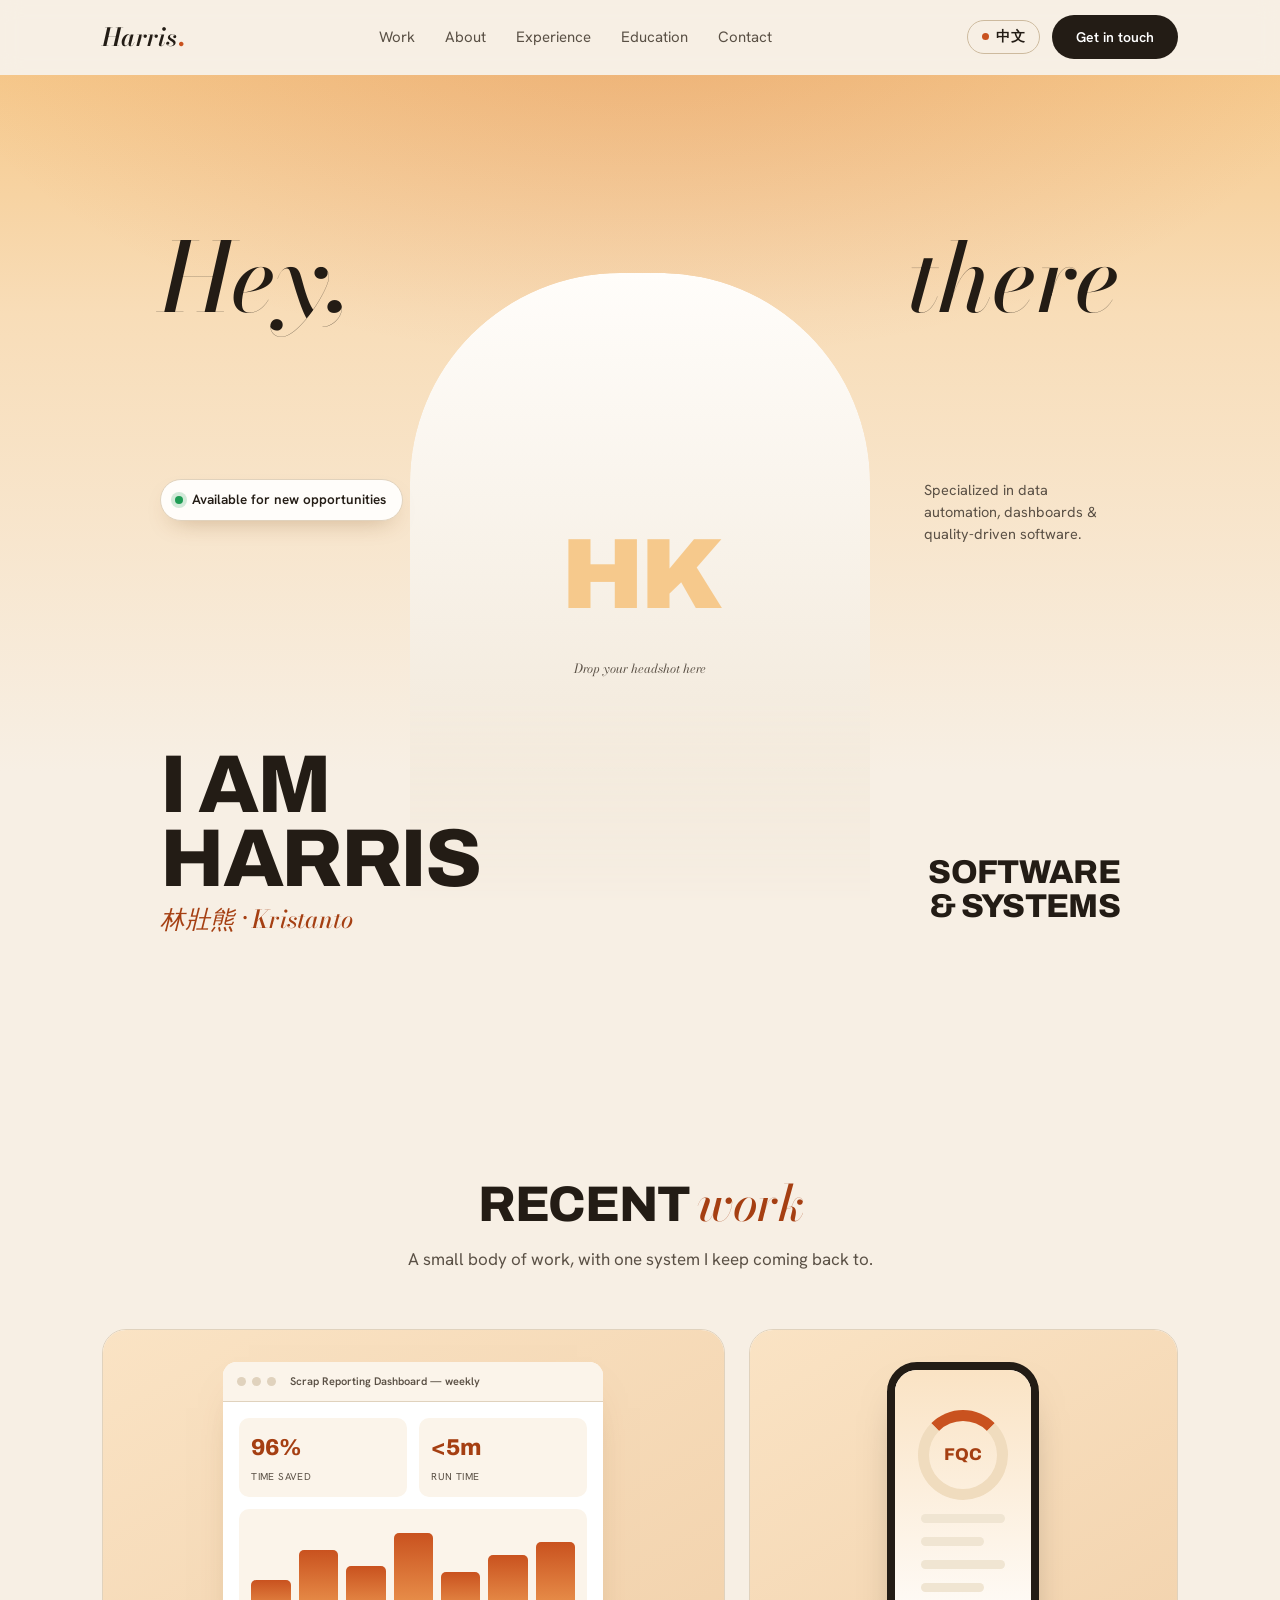
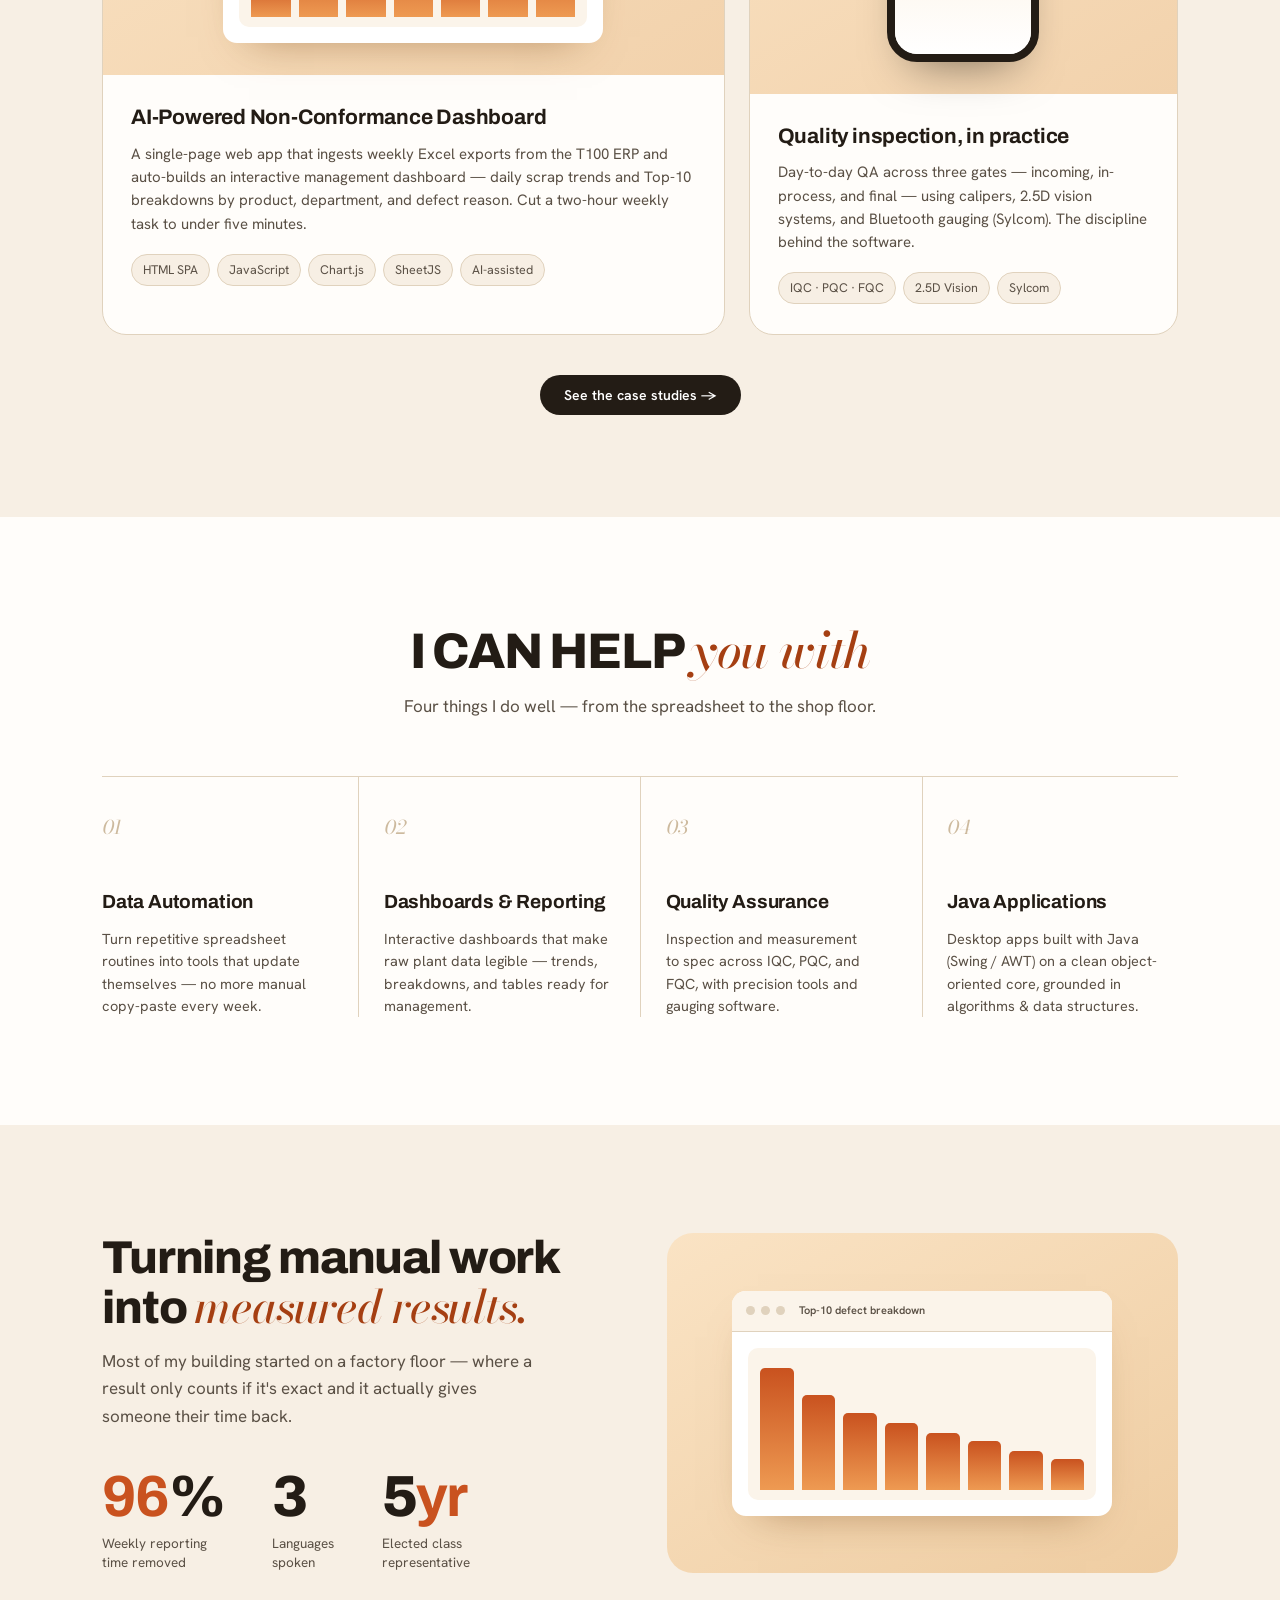
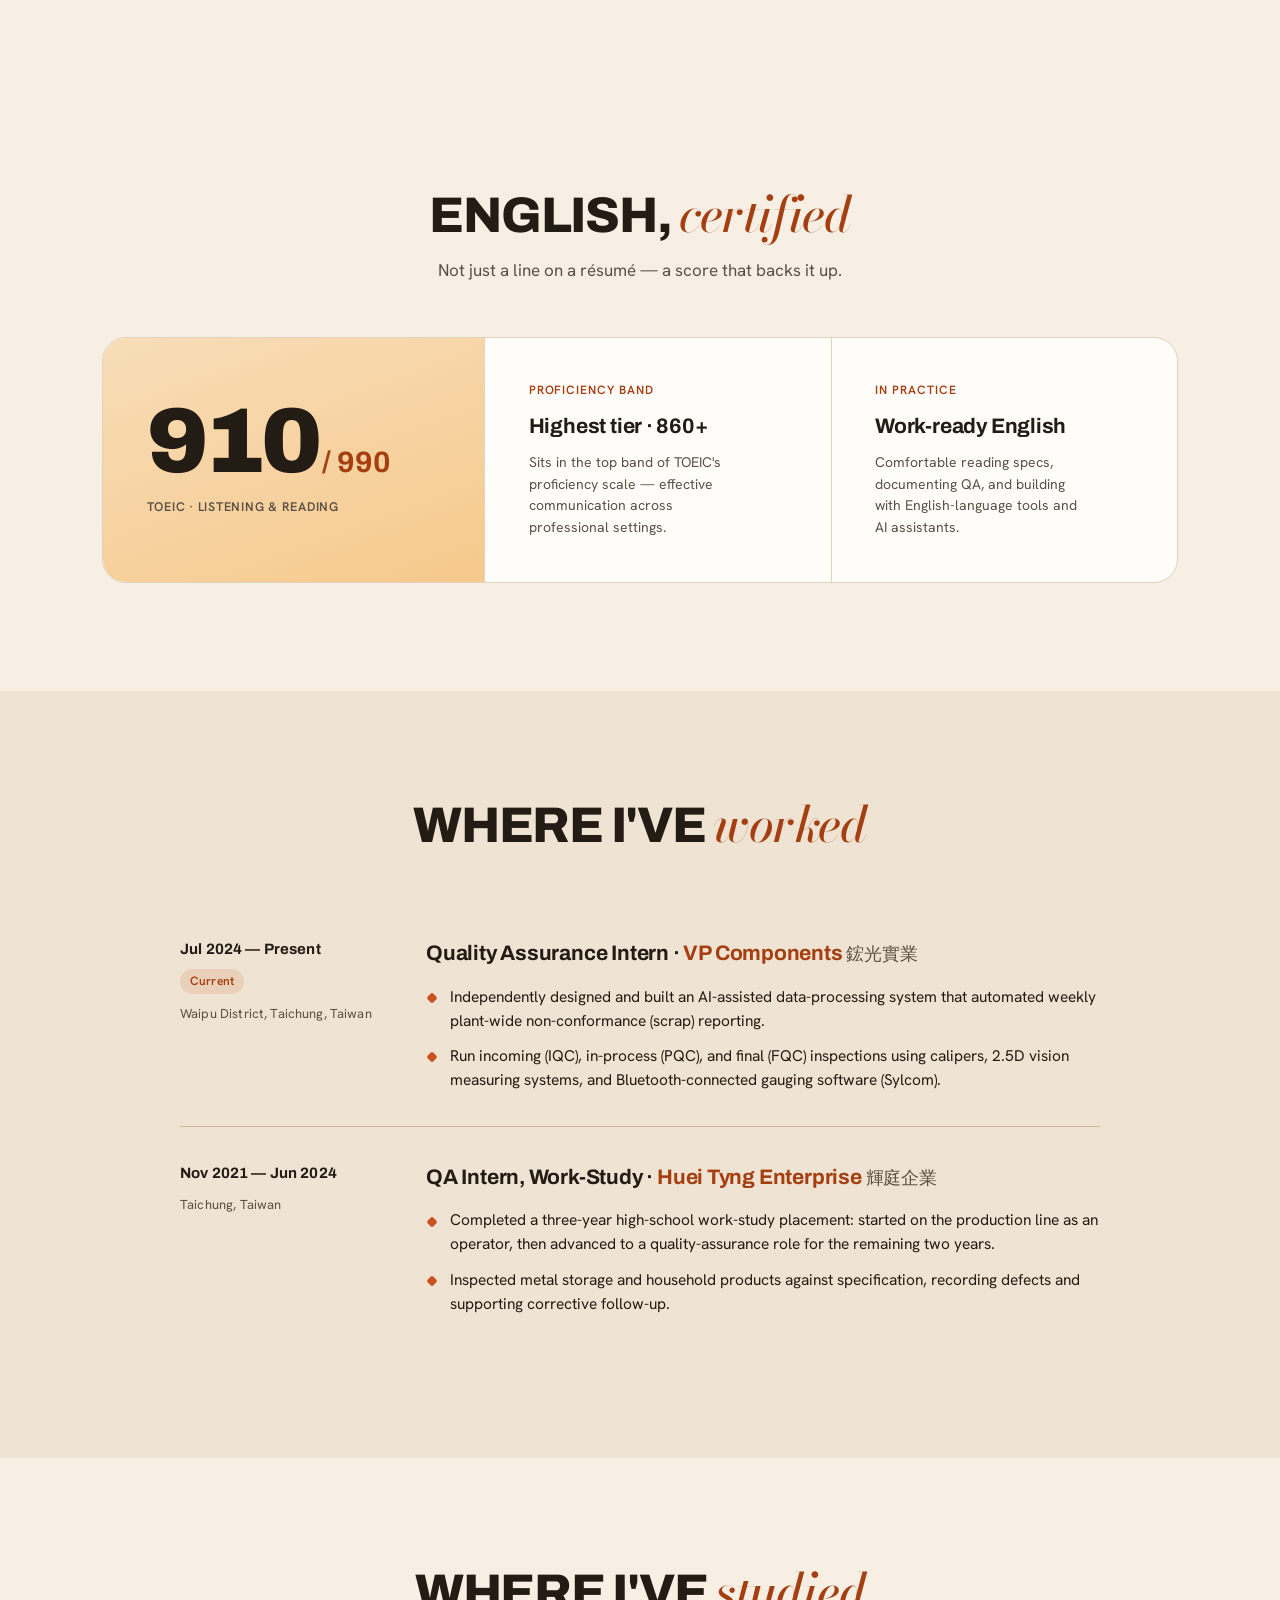
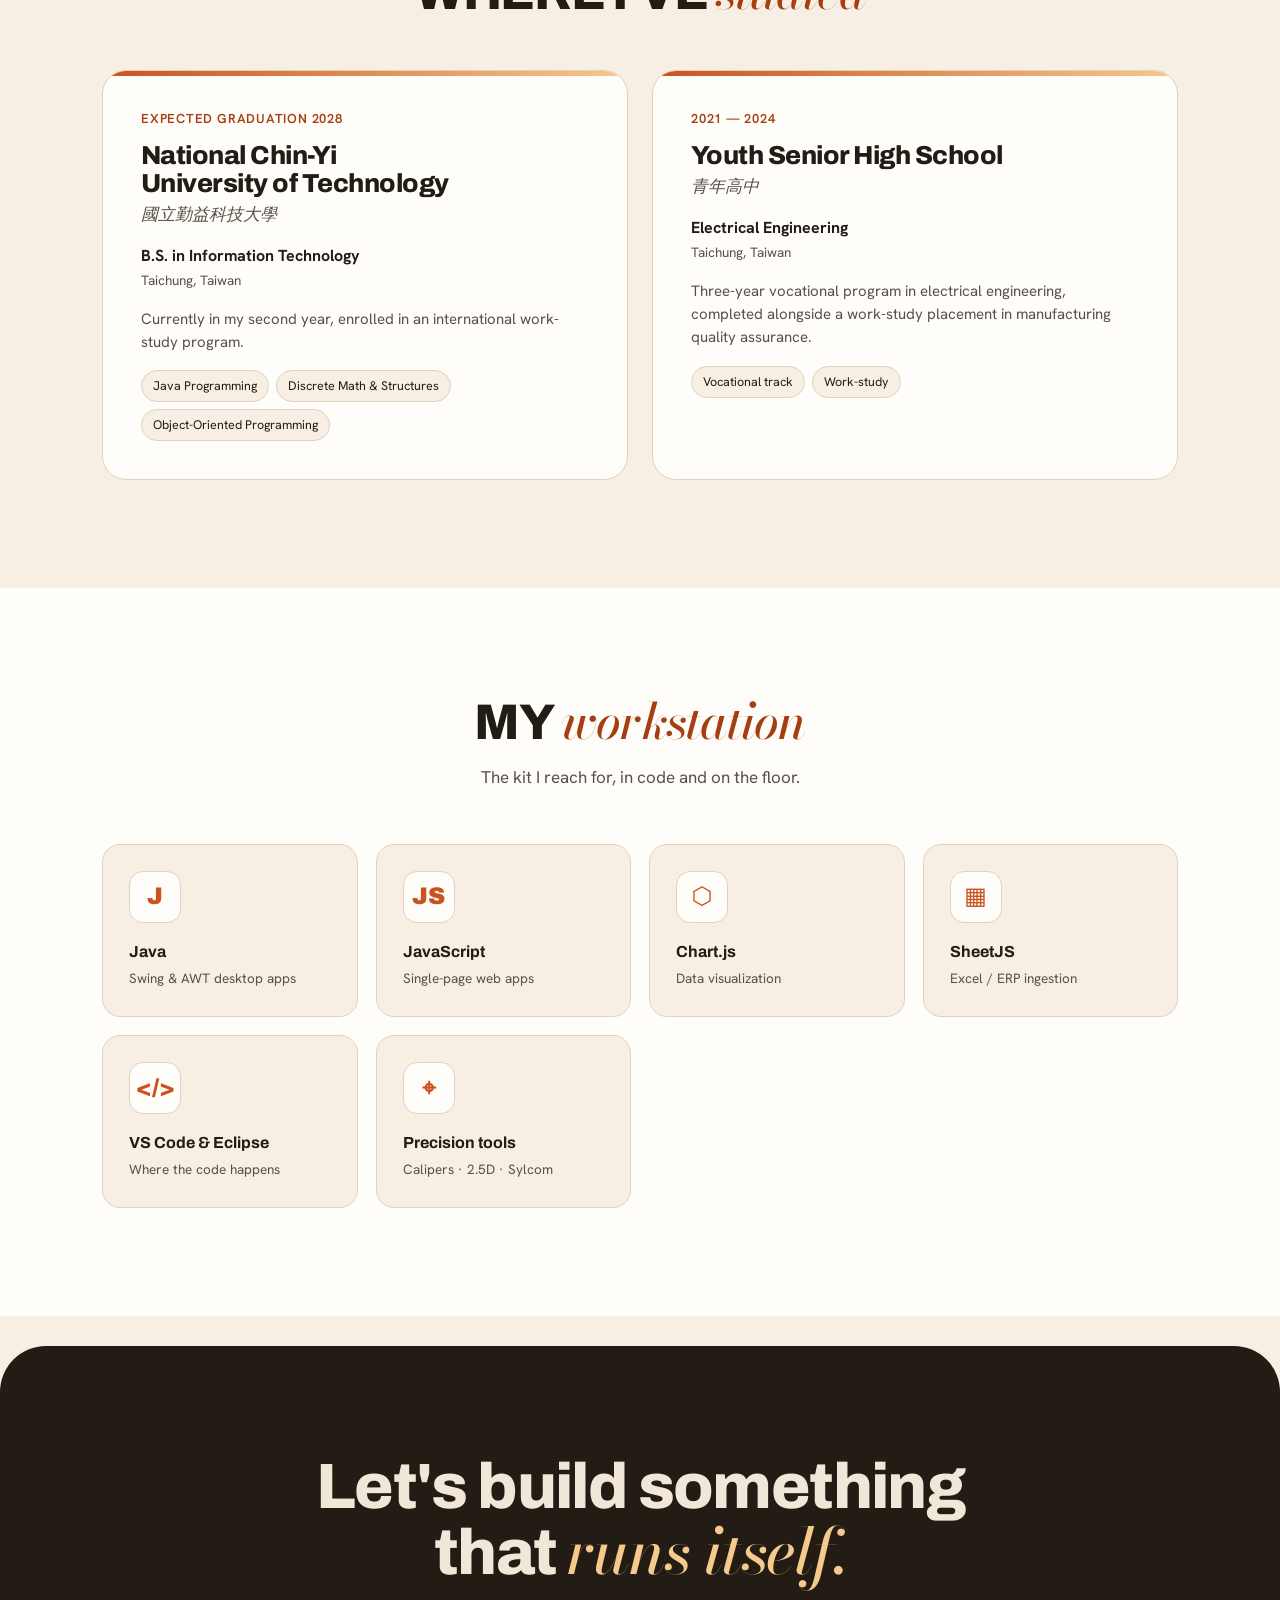
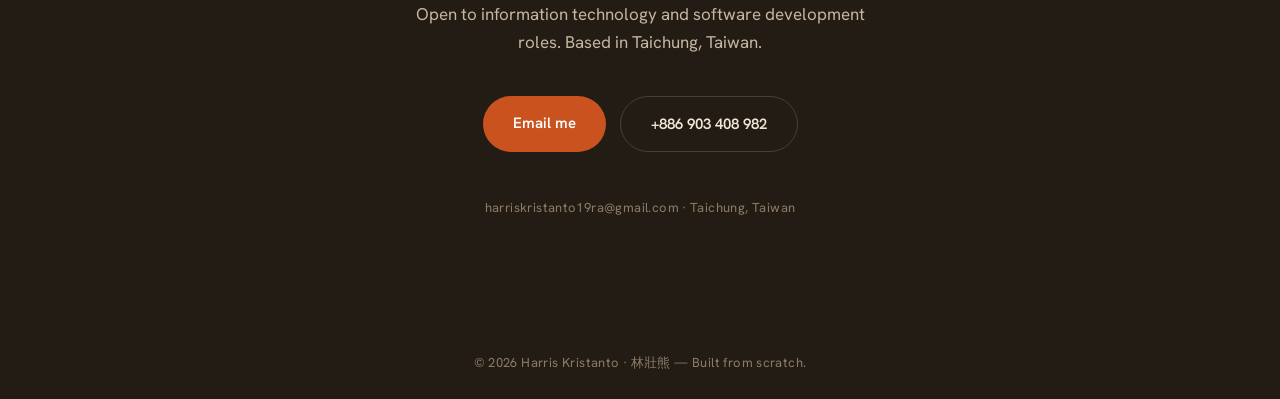
==== commit 4b96f85f: "Bigger case headings, finished OCAC copy, floating case-studies CTA - projects.html: scale up case h" ====
--- a/index.html
+++ b/index.html
@@ -135,6 +135,25 @@
   .sub{color:var(--ink-soft);max-width:56ch;margin:16px auto 0;font-size:17px}
   .more{text-align:center;margin-top:clamp(30px,4vw,46px)}
 
+  /* floating "case studies" CTA — rides the right edge while scrolling */
+  .floatcta{position:fixed;right:clamp(16px,2.6vw,28px);bottom:clamp(18px,4vw,30px);z-index:90;
+    display:inline-flex;align-items:center;gap:9px;background:var(--rust);color:#fff;
+    font-family:var(--f-name);font-weight:700;font-size:14.5px;letter-spacing:.005em;
+    padding:14px 22px;border-radius:40px;box-shadow:0 16px 34px -12px rgba(201,82,31,.7);
+    opacity:0;transform:translateY(16px) scale(.96);pointer-events:none;
+    transition:opacity .35s var(--ease),transform .35s var(--ease),background .25s}
+  .floatcta.show{opacity:1;transform:none;pointer-events:auto}
+  .floatcta:hover{background:var(--rust-2);transform:translateY(-3px)}
+  .floatcta .arr{transition:transform .25s var(--ease)}
+  .floatcta:hover .arr{transform:translateX(5px)}
+  @media (prefers-reduced-motion:no-preference){
+    .floatcta.show{animation:fcpulse 2.1s ease-out 1.1s 2}
+  }
+  @keyframes fcpulse{
+    0%{box-shadow:0 16px 34px -12px rgba(201,82,31,.7),0 0 0 0 rgba(201,82,31,.55)}
+    100%{box-shadow:0 16px 34px -12px rgba(201,82,31,.7),0 0 0 18px rgba(201,82,31,0)}
+  }
+
   /* ---------- RECENT WORK ---------- */
   .proj-grid{display:grid;grid-template-columns:1.45fr 1fr;gap:24px;margin-top:clamp(36px,5vw,56px)}
   .pcard{background:var(--white);border:1px solid var(--line);border-radius:24px;overflow:hidden;transition:transform .4s var(--ease),box-shadow .4s var(--ease)}
@@ -568,6 +587,8 @@
   </div>
 </section>
 
+<a class="floatcta" id="floatcta" href="projects.html" aria-label="See case studies" data-zh="案例研究 <span class='arr'>→</span>">See case studies <span class="arr" aria-hidden="true">→</span></a>
+
 <footer>© <span id="yr"></span> Harris Kristanto · 林壯熊 — <span data-zh="純手工打造。">Built from scratch.</span></footer>
 
 <script>
@@ -595,9 +616,18 @@
   try{ if(localStorage.getItem('lang') === 'zh') setLang('zh'); }catch(e){}
 
   var nav = document.getElementById('nav');
-  window.addEventListener('scroll', function(){
-    nav.classList.toggle('scrolled', window.scrollY > 12);
-  }, {passive:true});
+  var fcta = document.getElementById('floatcta');
+  function onScroll(){
+    var y = window.scrollY;
+    nav.classList.toggle('scrolled', y > 12);
+    if(fcta){
+      var nearBottom = (y + window.innerHeight) > (document.documentElement.scrollHeight - 280);
+      fcta.classList.toggle('show', y > 440 && !nearBottom);
+    }
+  }
+  window.addEventListener('scroll', onScroll, {passive:true});
+  window.addEventListener('resize', onScroll, {passive:true});
+  onScroll();
 
   var els = Array.prototype.slice.call(document.querySelectorAll('.rv'));
   if(reduce || !('IntersectionObserver' in window)){
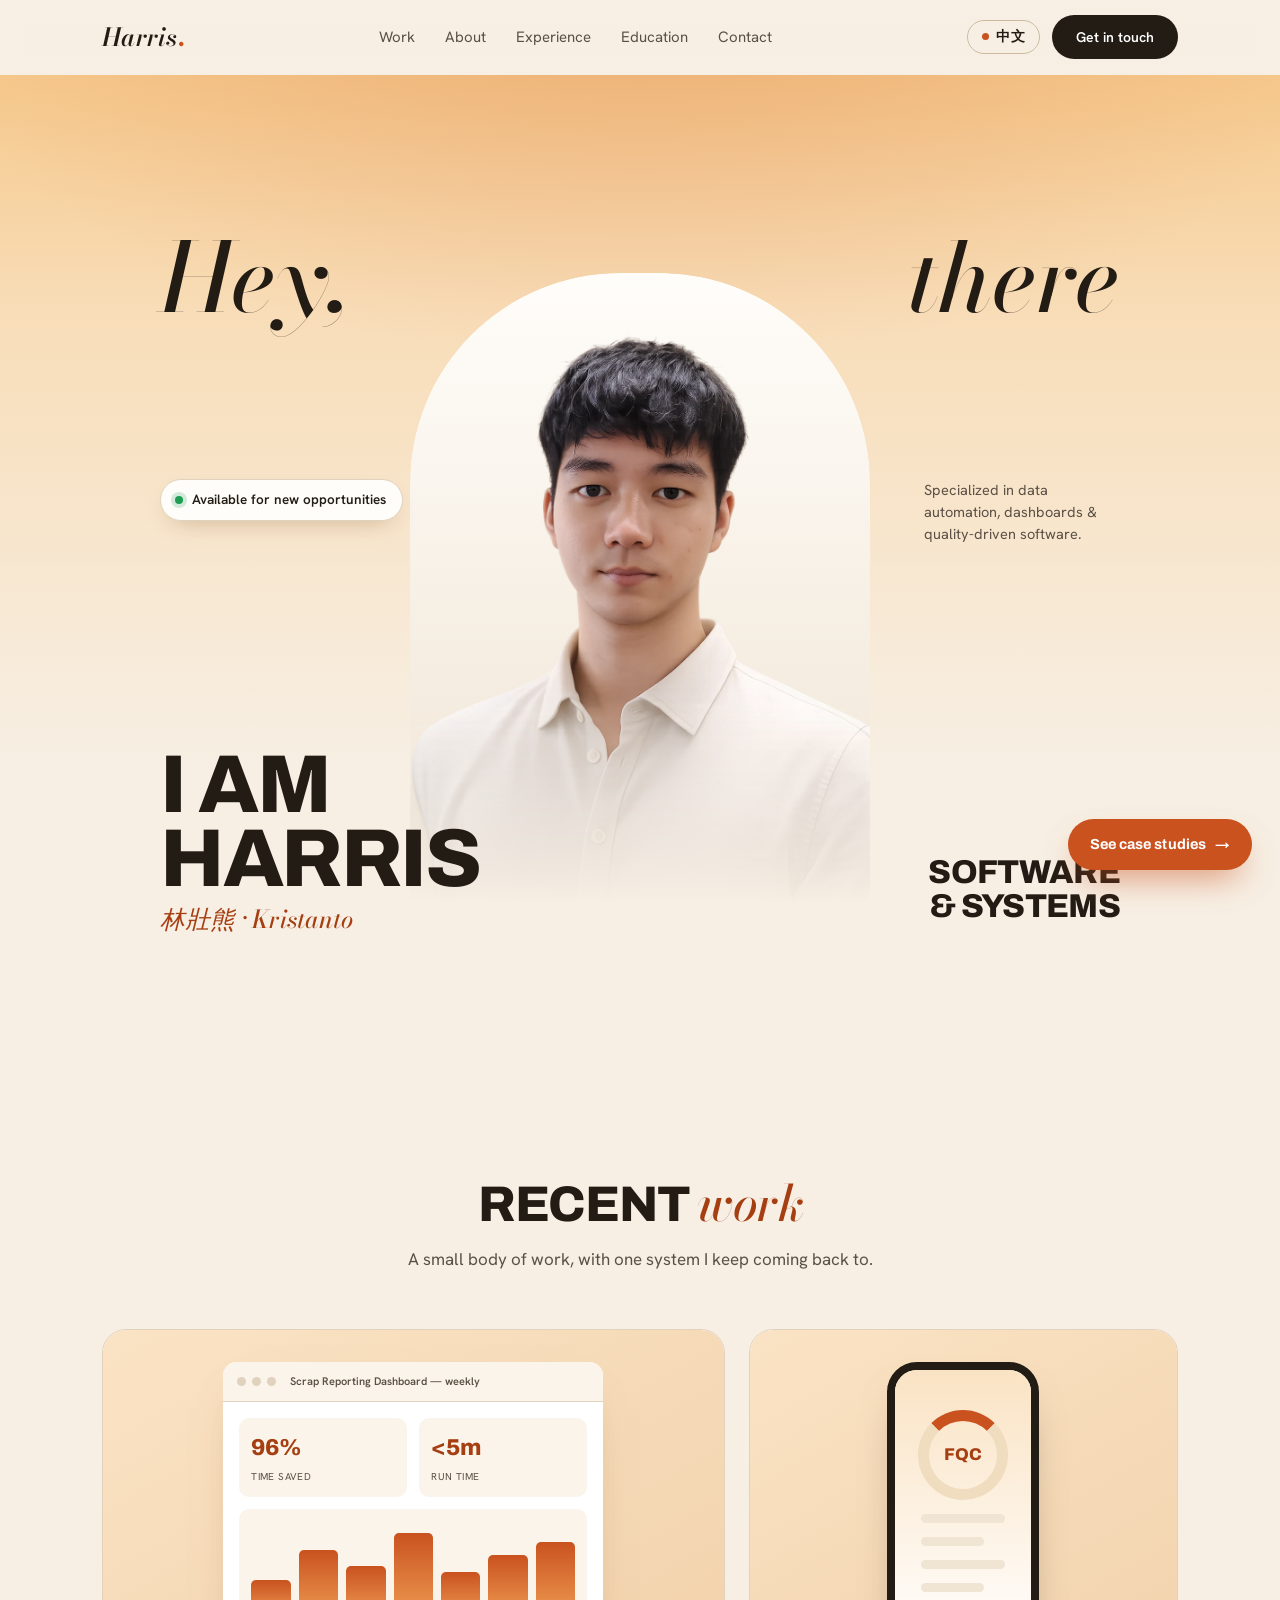
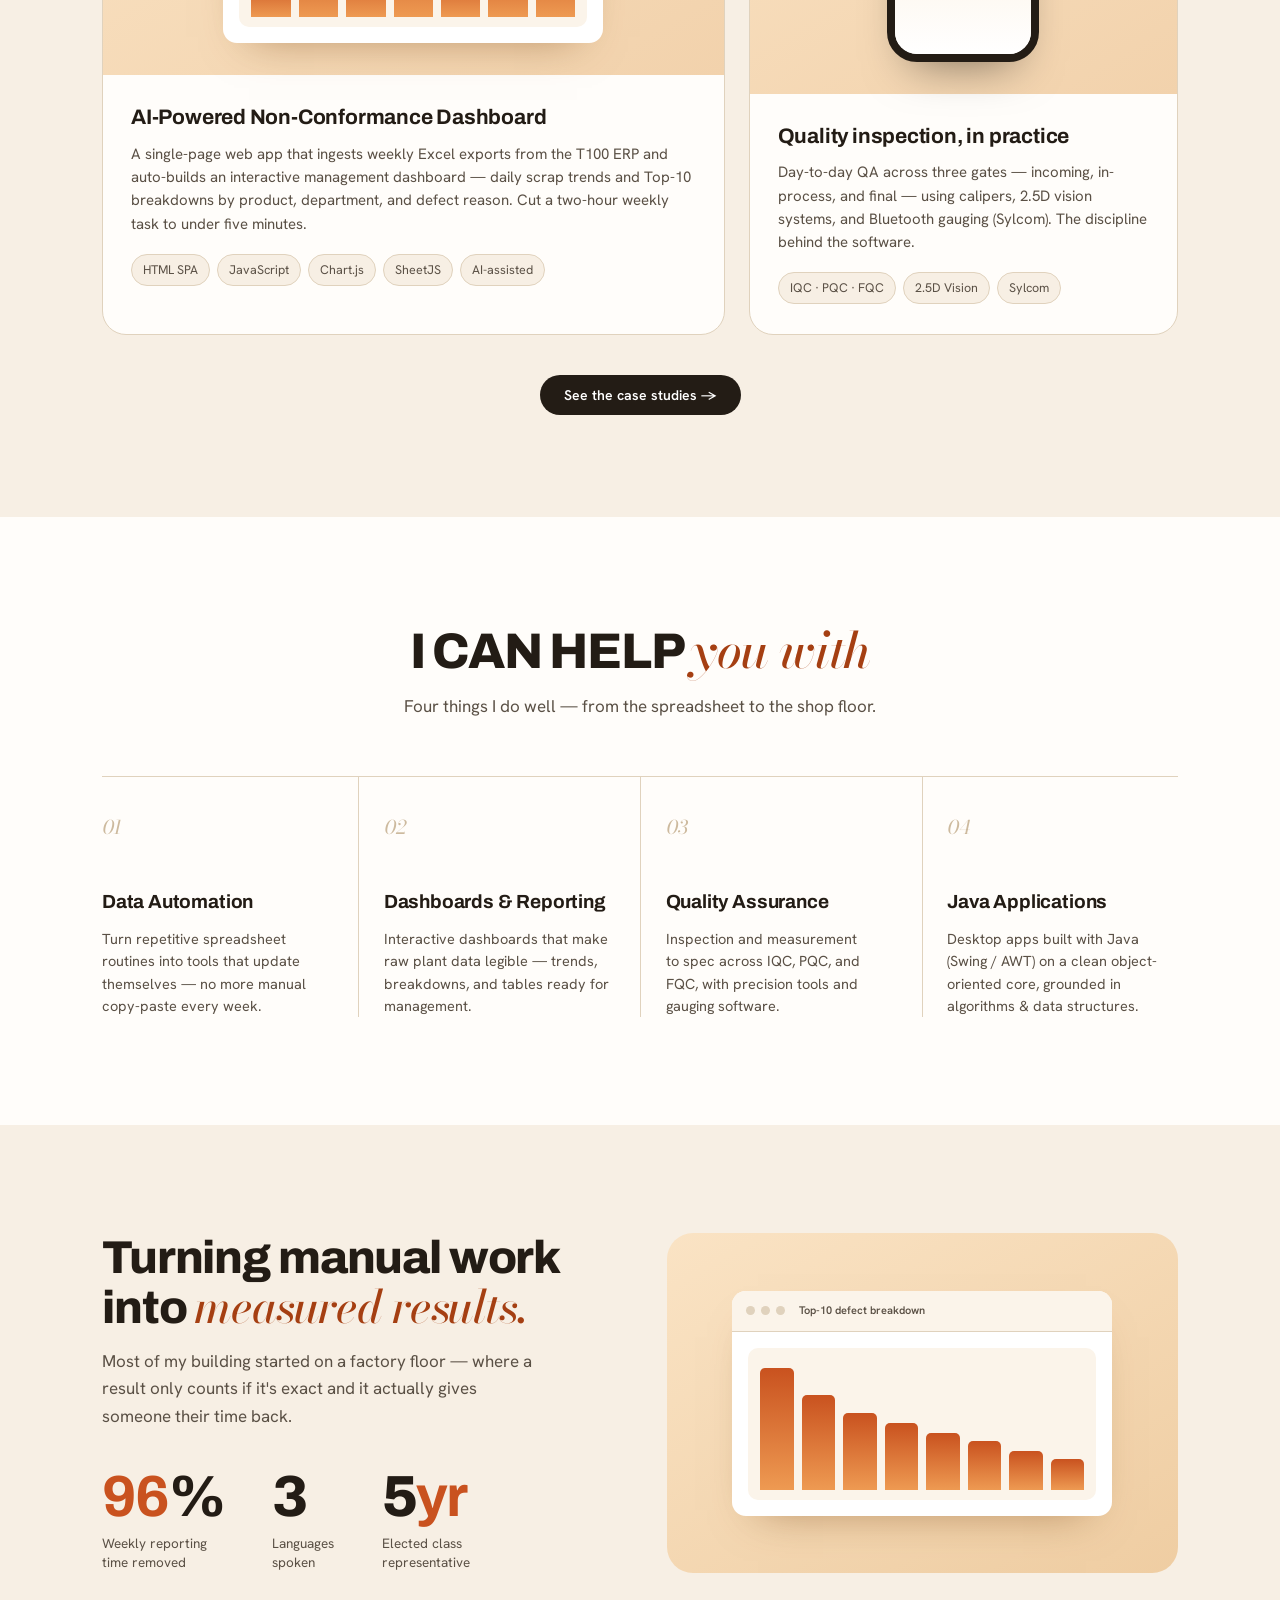
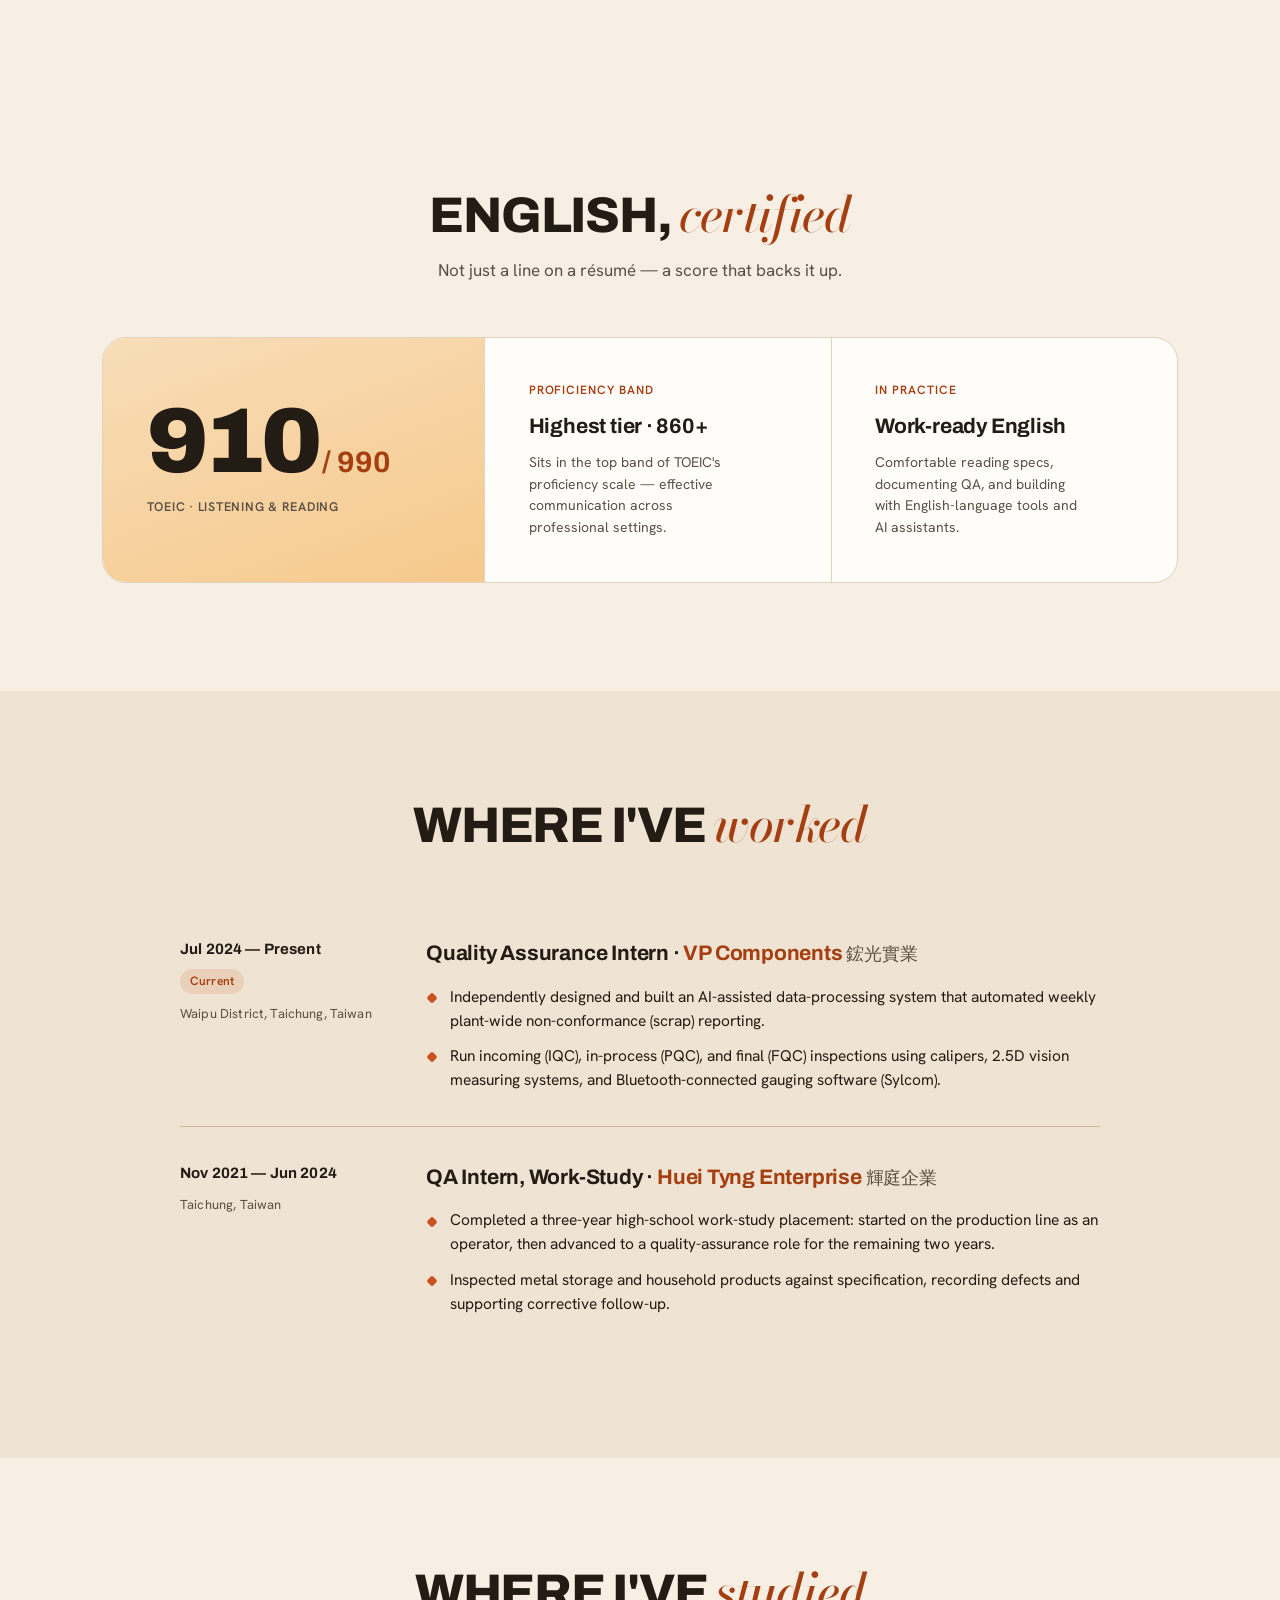
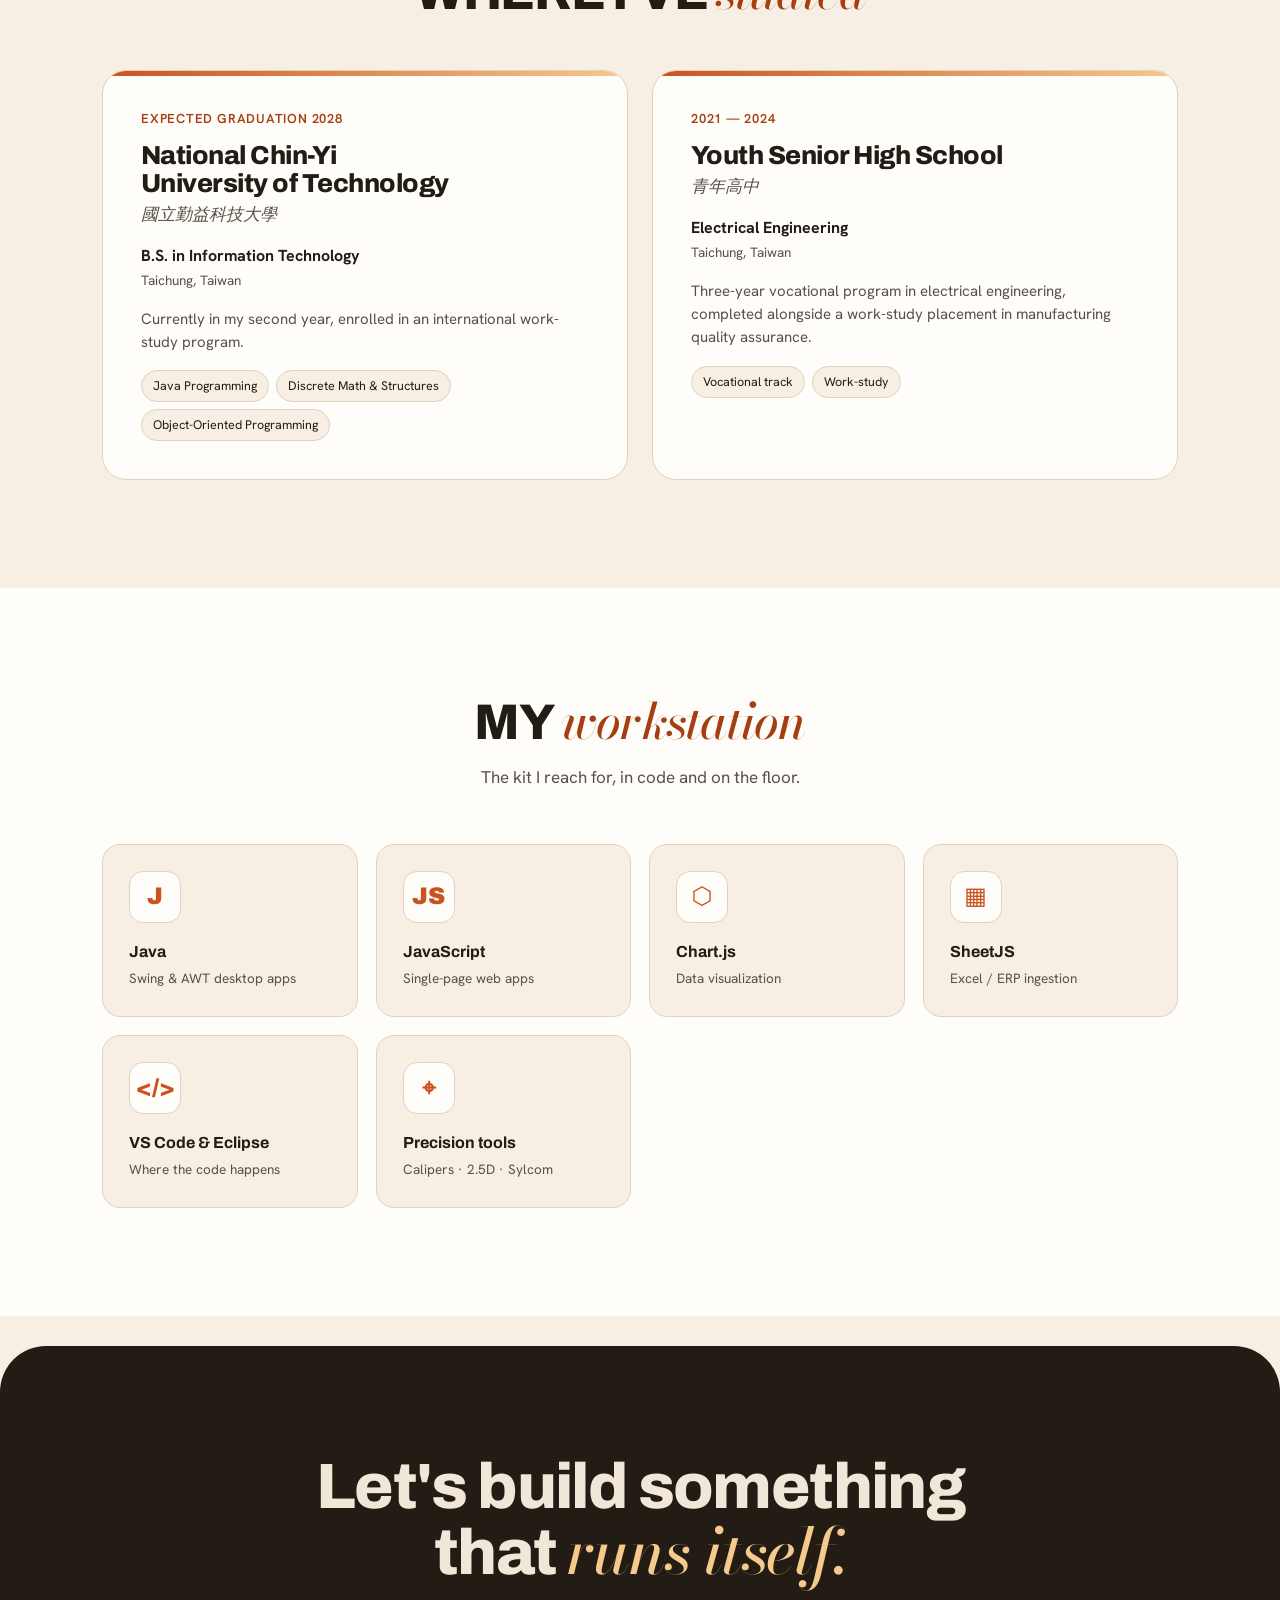
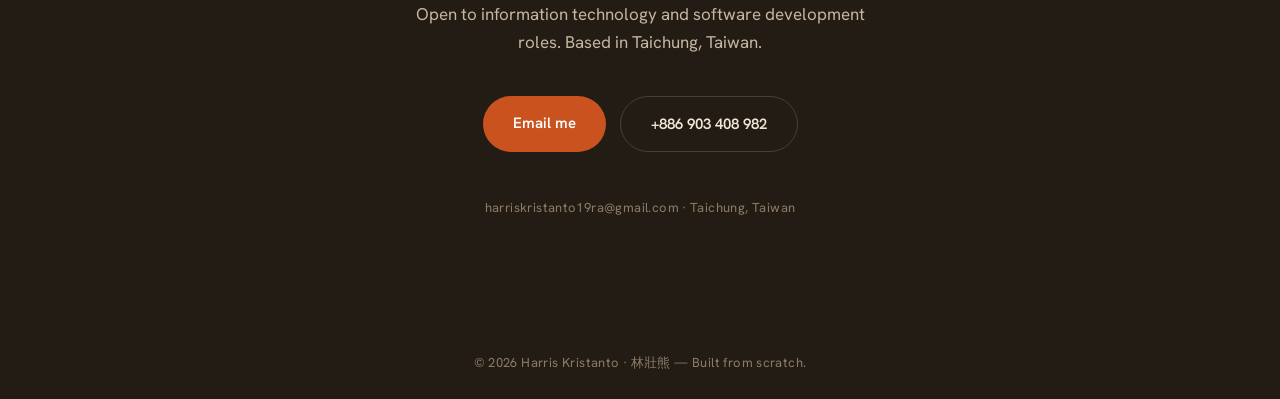
==== commit 290ba439: "Remove HK monogram from hero; keep case-studies CTA always visible - Hero shows only the headshot no" ====
--- a/index.html
+++ b/index.html
@@ -335,10 +335,7 @@
 
     <div class="photo-wrap">
       <div class="photo">
-        <!-- Headshot loads when images/headshot.jpg exists; otherwise it removes itself and the HK monogram shows. -->
         <img class="photo-img" src="images/headshot.jpg" alt="Harris Kristanto" onerror="this.remove()" />
-        <div class="photo-mono" aria-hidden="true">HK</div>
-        <div class="photo-hint" data-zh="放上你的大頭照">Drop your headshot here</div>
       </div>
     </div>
 
@@ -622,7 +619,7 @@
     nav.classList.toggle('scrolled', y > 12);
     if(fcta){
       var nearBottom = (y + window.innerHeight) > (document.documentElement.scrollHeight - 280);
-      fcta.classList.toggle('show', y > 440 && !nearBottom);
+      fcta.classList.toggle('show', !nearBottom);
     }
   }
   window.addEventListener('scroll', onScroll, {passive:true});
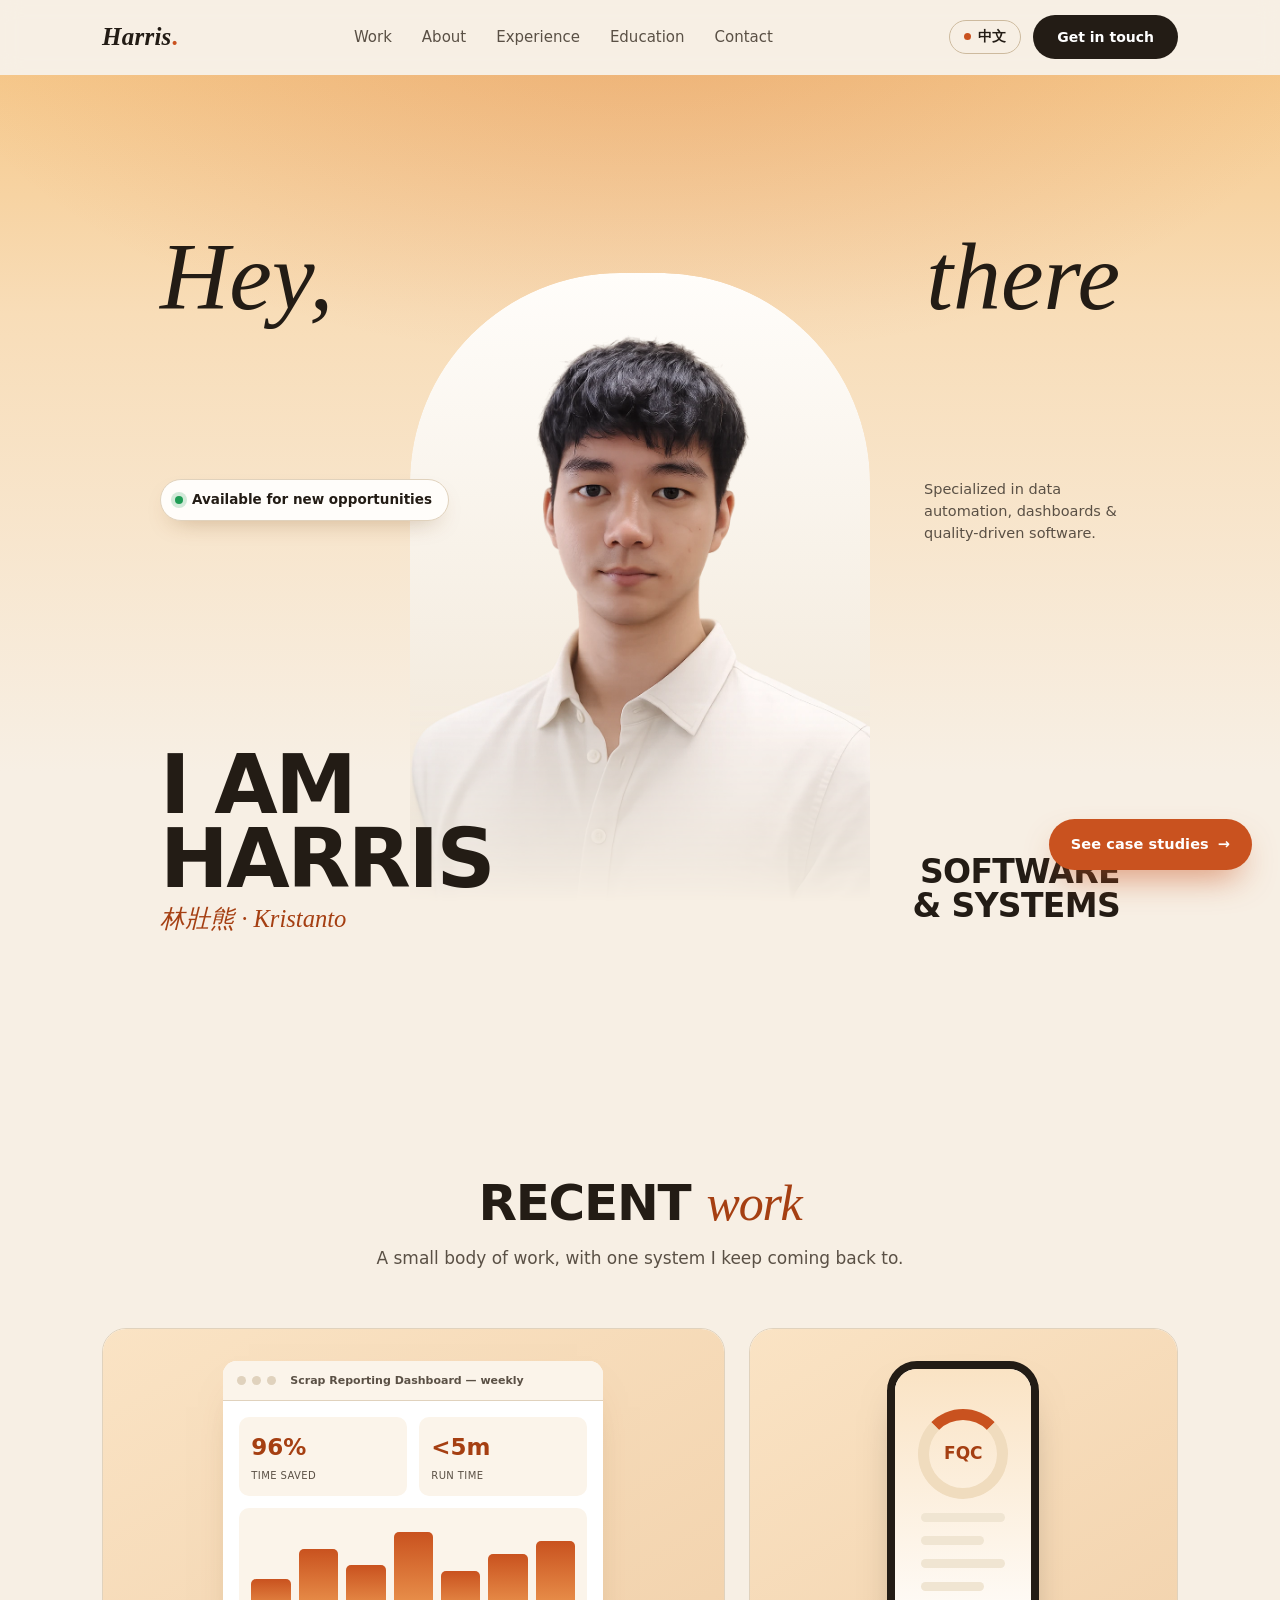
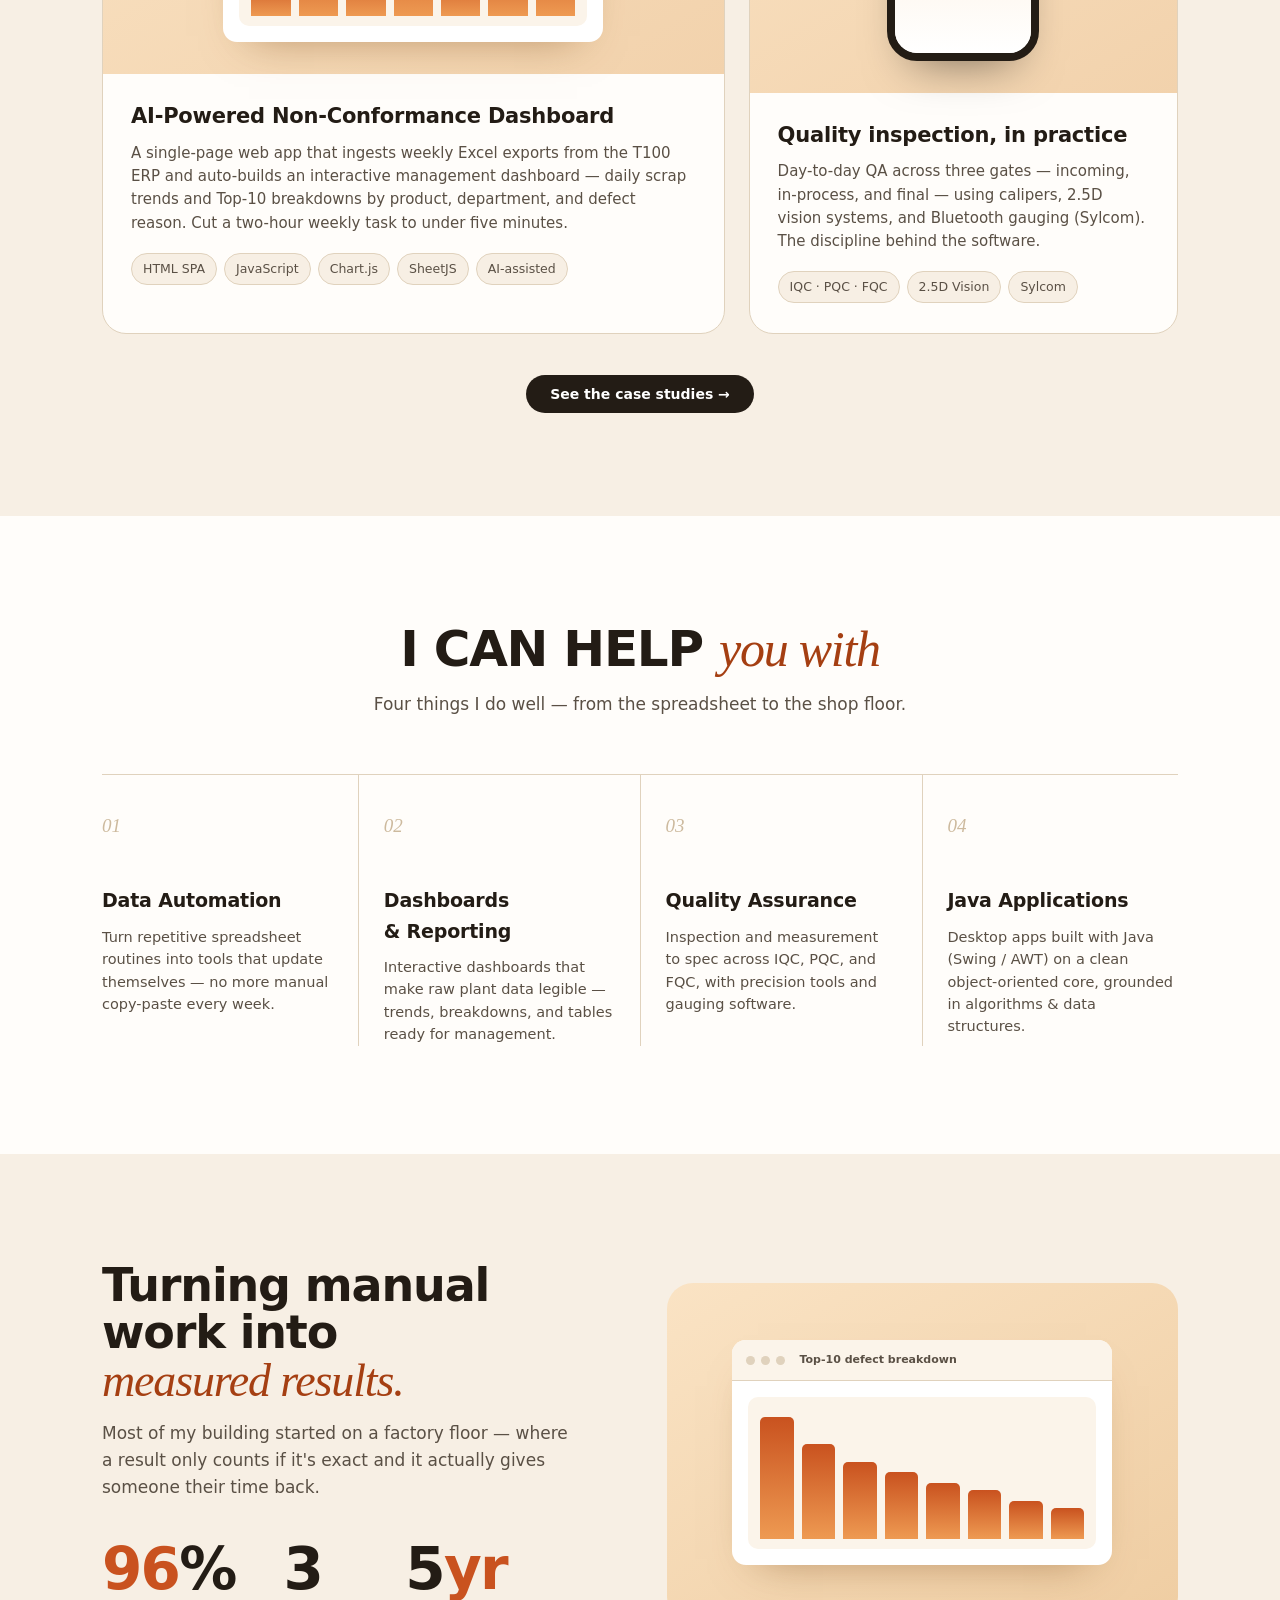
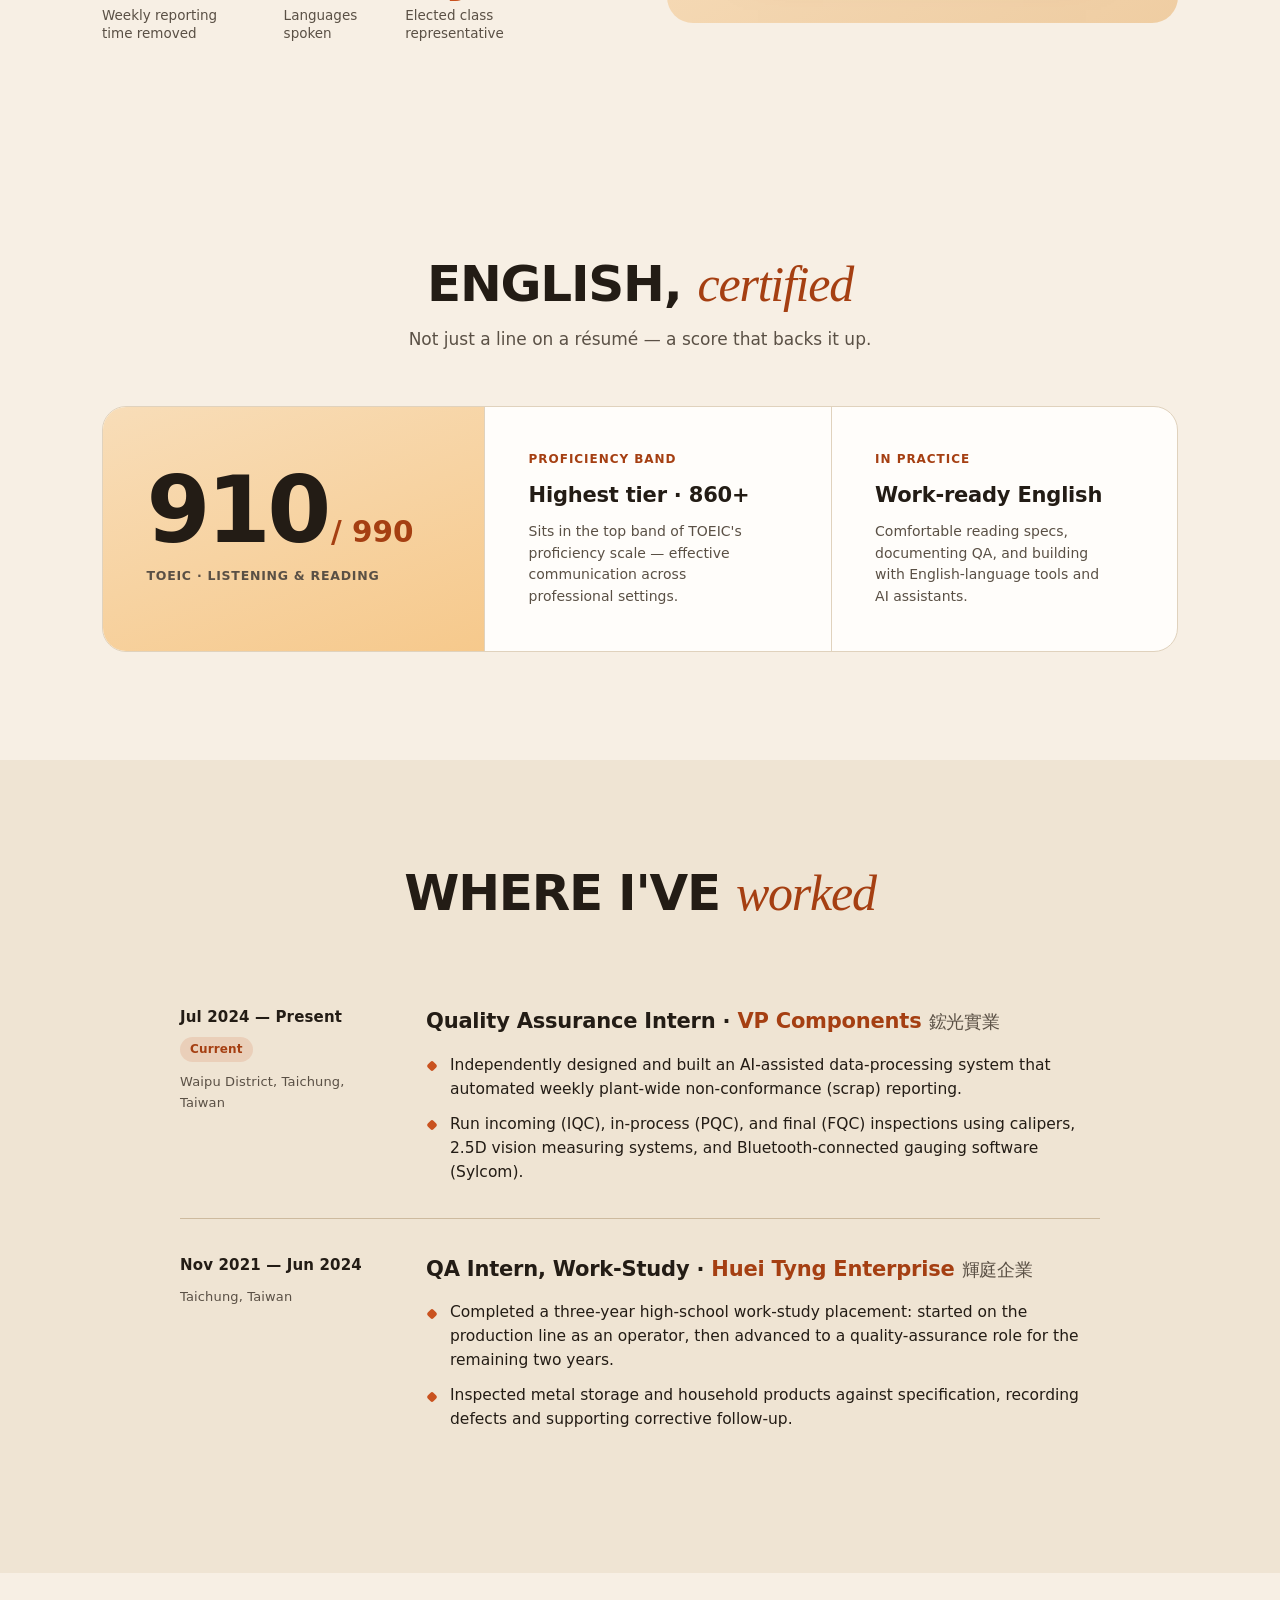
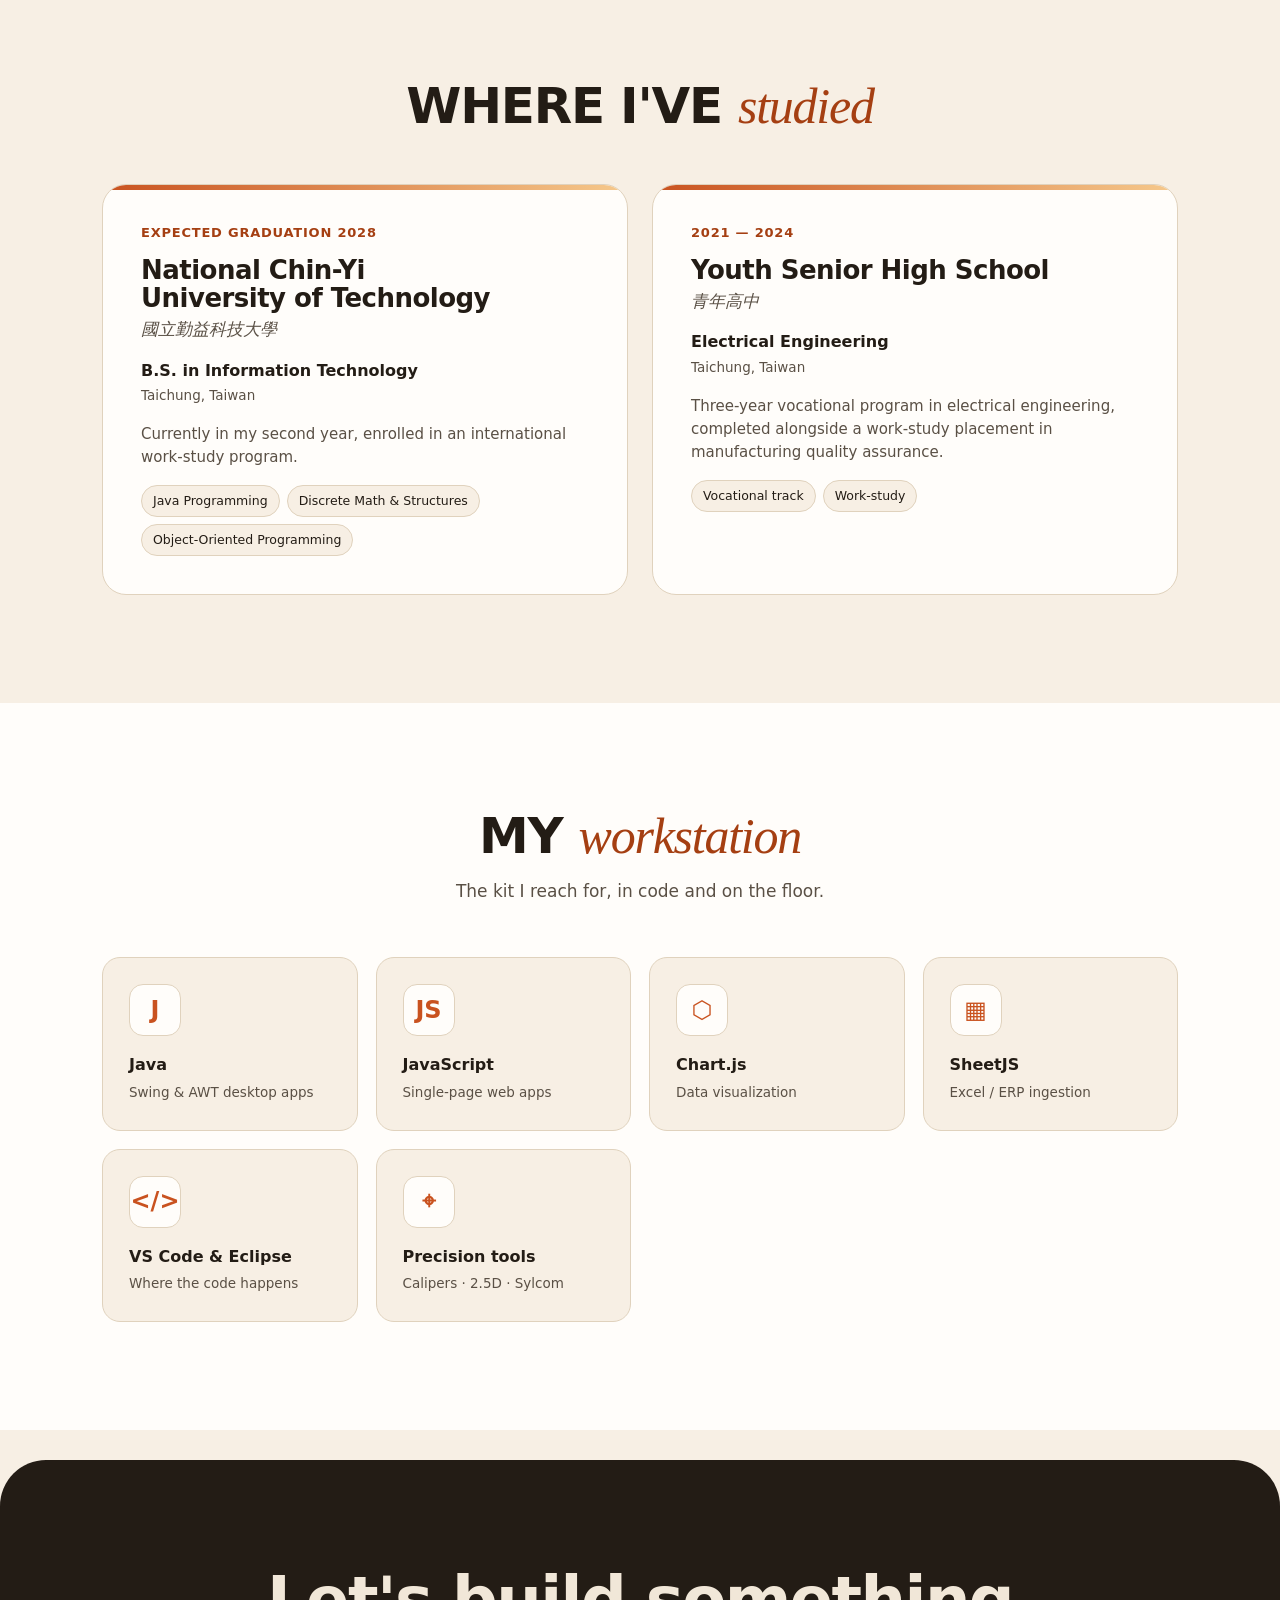
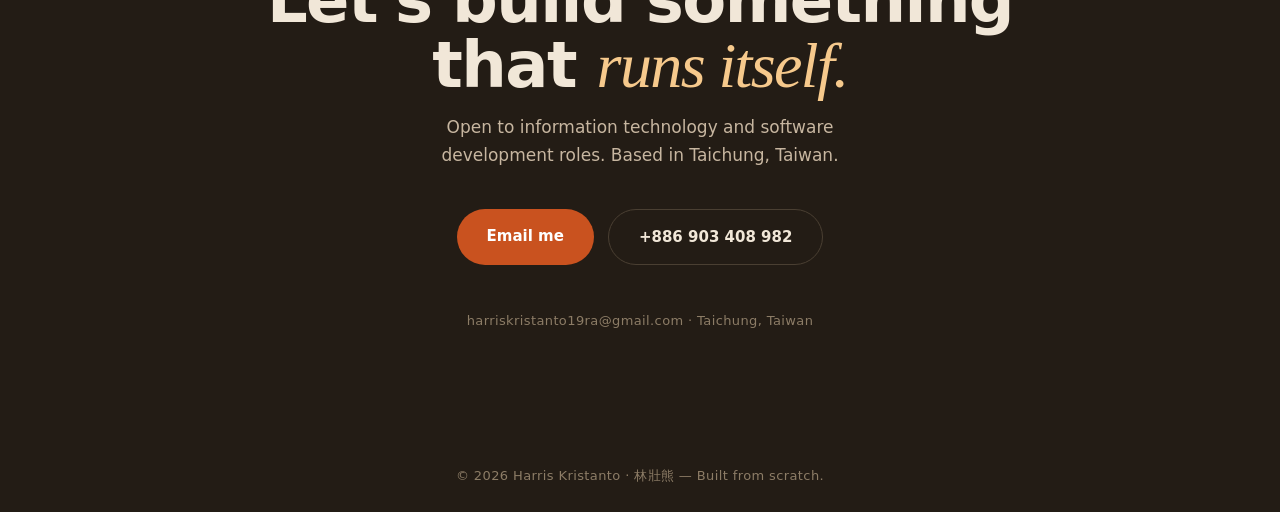
==== commit 63730c11: "Add Content-Security-Policy and referrer-policy meta tags Addresses the CSP findings from the ZAP sc" ====
--- a/index.html
+++ b/index.html
@@ -3,6 +3,8 @@
 <head>
 <meta charset="UTF-8" />
 <meta name="viewport" content="width=device-width, initial-scale=1.0" />
+<meta http-equiv="Content-Security-Policy" content="default-src 'self'; base-uri 'self'; object-src 'none'; img-src 'self' data:; style-src 'self' 'unsafe-inline' https://fonts.googleapis.com; font-src 'self' https://fonts.gstatic.com; script-src 'self' 'unsafe-inline'; frame-src https://www.youtube-nocookie.com https://www.youtube.com; frame-ancestors 'none'; form-action 'self'; upgrade-insecure-requests" />
+<meta name="referrer" content="strict-origin-when-cross-origin" />
 <title>Harris Kristanto — Software & Systems</title>
 <meta name="description" content="Harris Kristanto (林壯熊) — Information Technology student who turns repetitive manual work into measured, automated systems. Taichung, Taiwan." />
 <link rel="preconnect" href="https://fonts.googleapis.com" />
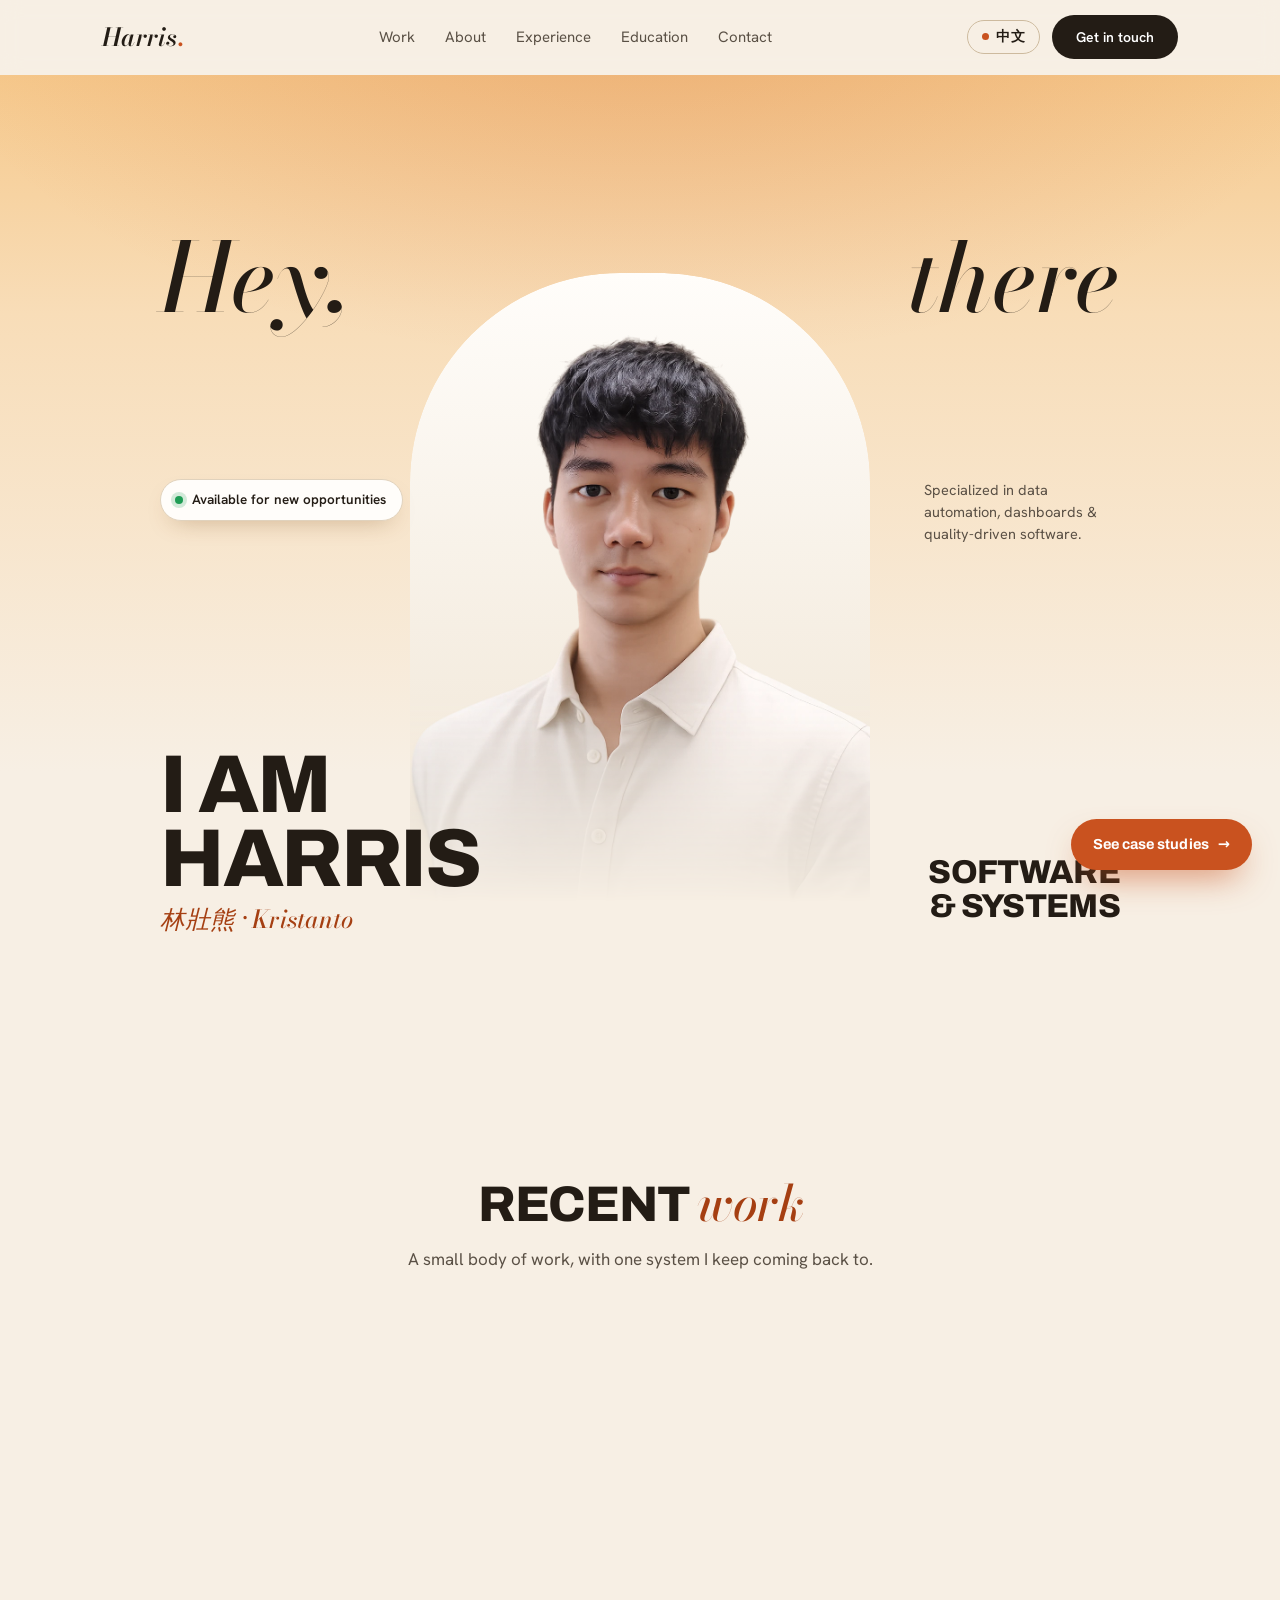
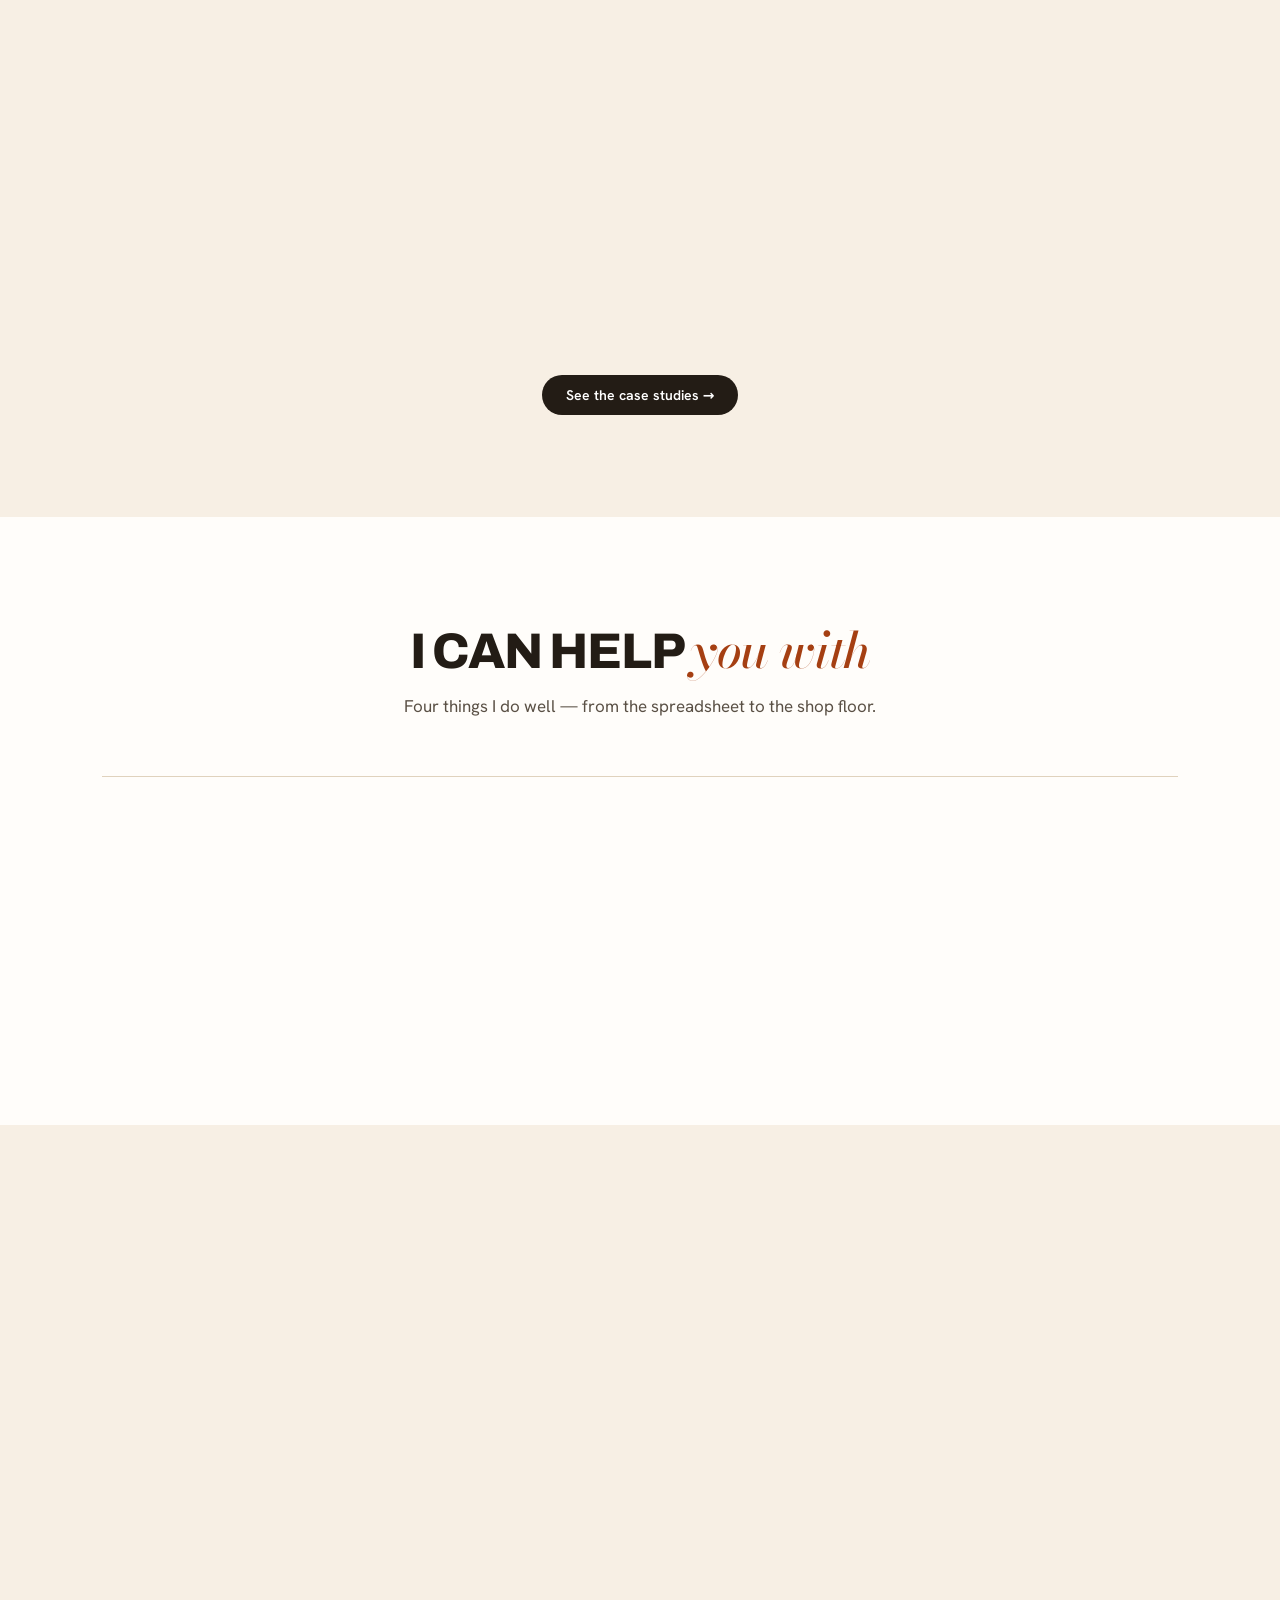
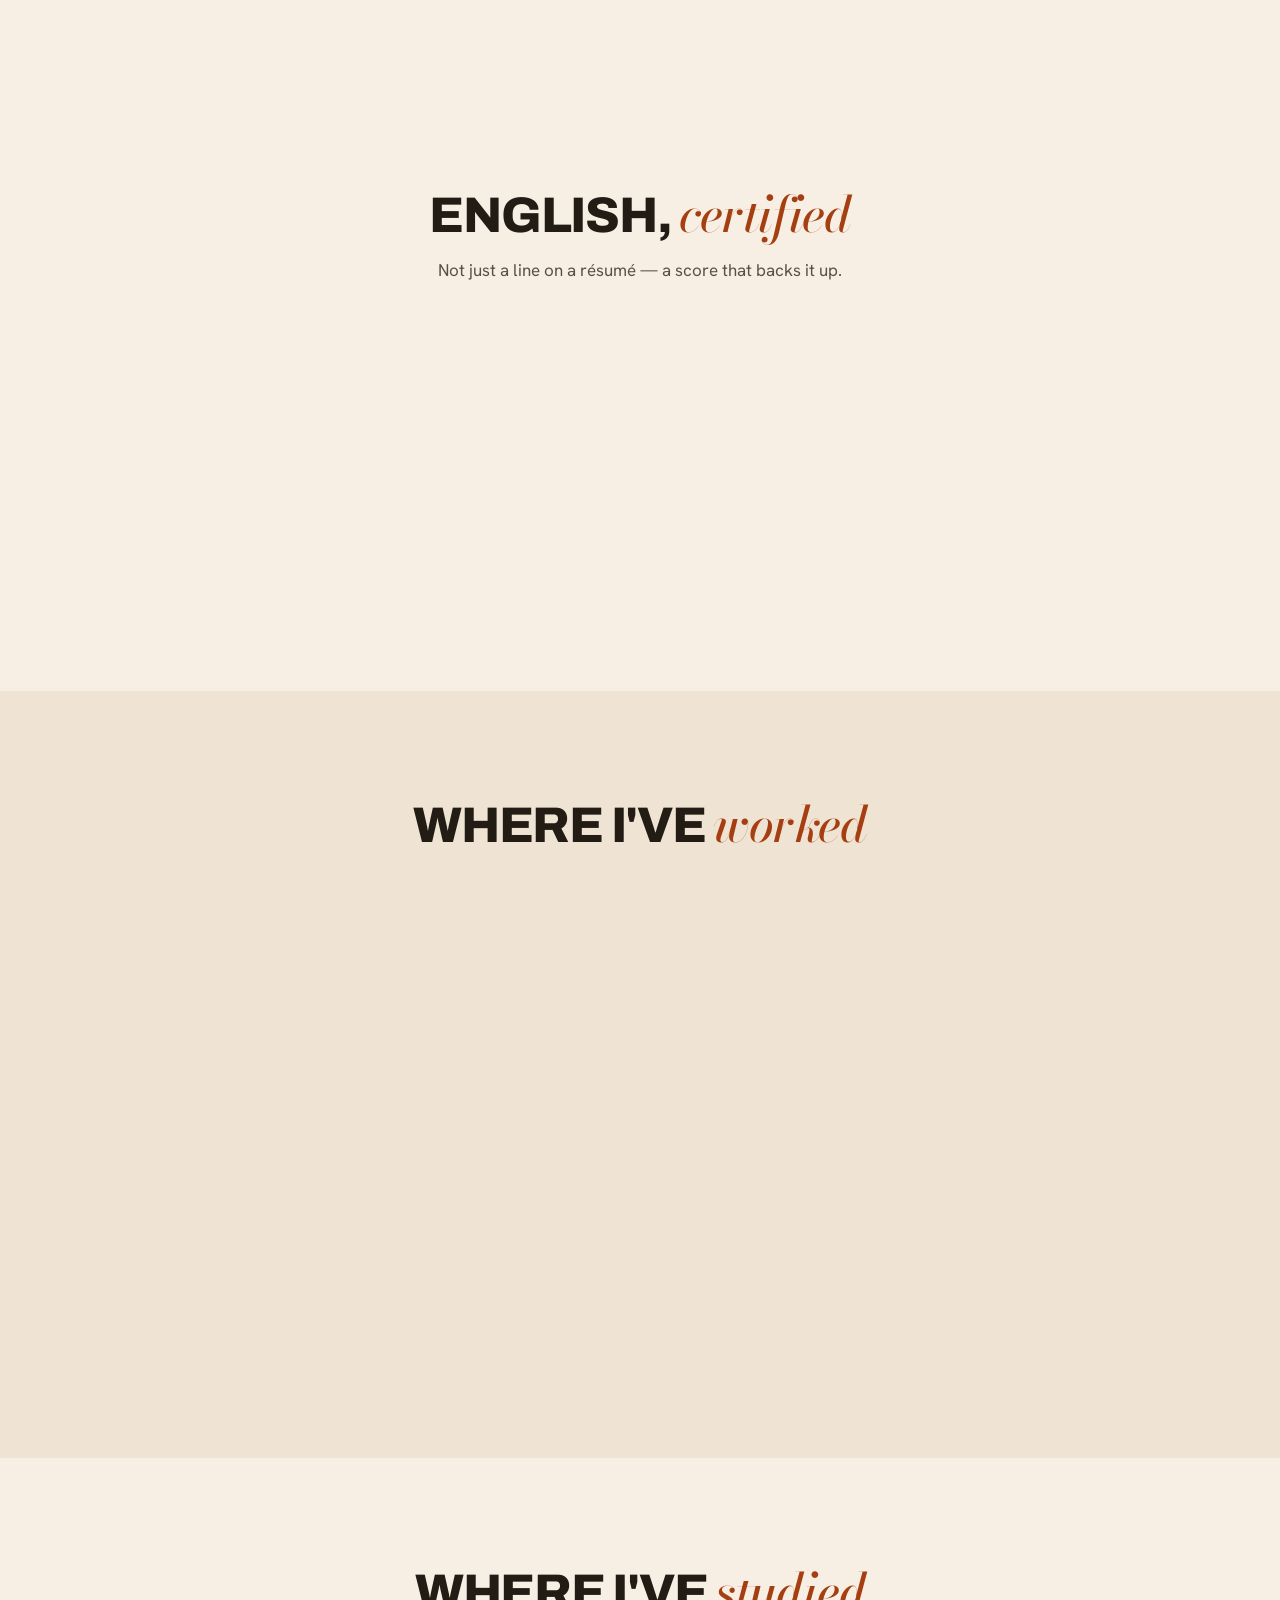
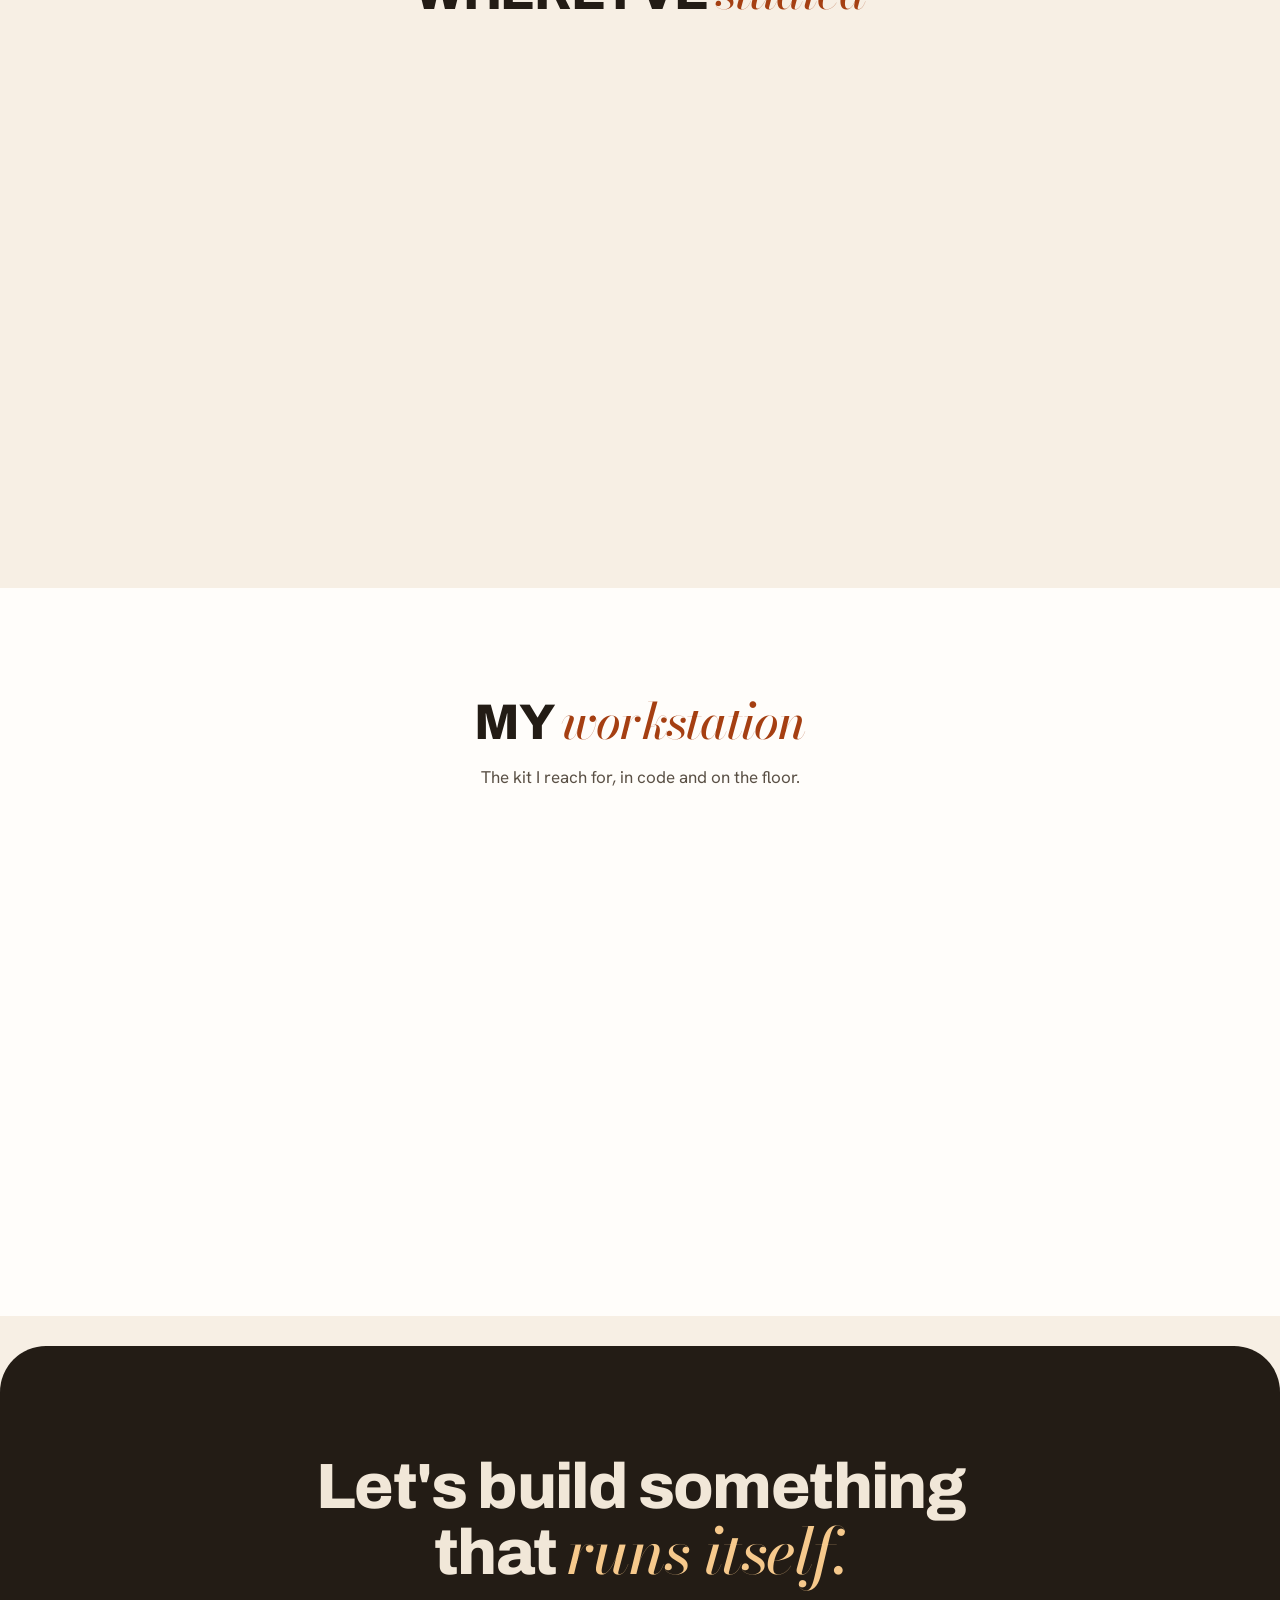
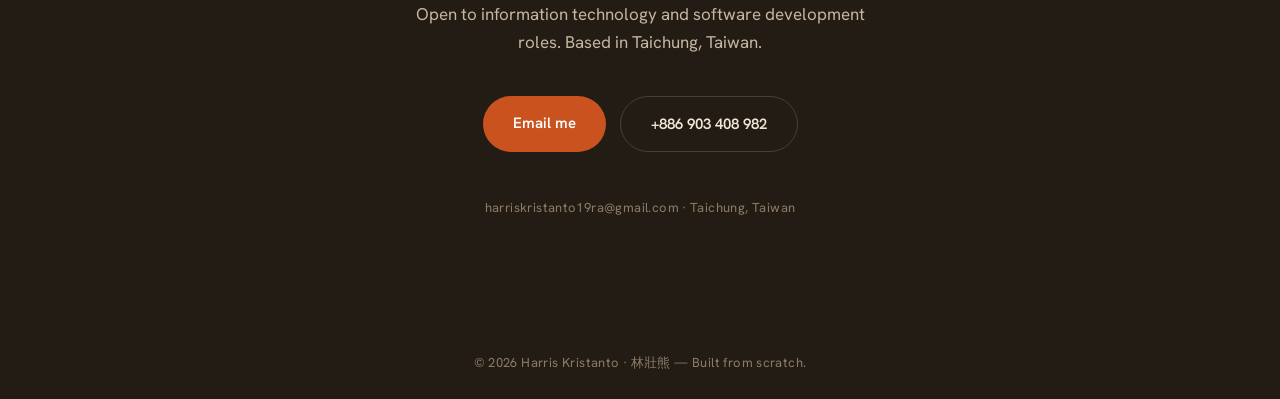
==== commit 714c7c17: "Harden against ZAP findings: self-host fonts, drop all inline CSS/JS, strict CSP - Self-host Google " ====
--- a/index.html
+++ b/index.html
@@ -3,310 +3,13 @@
 <head>
 <meta charset="UTF-8" />
 <meta name="viewport" content="width=device-width, initial-scale=1.0" />
-<meta http-equiv="Content-Security-Policy" content="default-src 'self'; base-uri 'self'; object-src 'none'; img-src 'self' data:; style-src 'self' 'unsafe-inline' https://fonts.googleapis.com; font-src 'self' https://fonts.gstatic.com; script-src 'self' 'unsafe-inline'; frame-src https://www.youtube-nocookie.com https://www.youtube.com; frame-ancestors 'none'; form-action 'self'; upgrade-insecure-requests" />
+<meta http-equiv="Content-Security-Policy" content="default-src 'self'; script-src 'self'; style-src 'self'; img-src 'self' data:; font-src 'self'; connect-src 'self'; frame-src https://www.youtube-nocookie.com; object-src 'none'; base-uri 'self'; form-action 'self'; frame-ancestors 'none'; upgrade-insecure-requests" />
 <meta name="referrer" content="strict-origin-when-cross-origin" />
 <title>Harris Kristanto — Software & Systems</title>
 <meta name="description" content="Harris Kristanto (林壯熊) — Information Technology student who turns repetitive manual work into measured, automated systems. Taichung, Taiwan." />
-<link rel="preconnect" href="https://fonts.googleapis.com" />
-<link rel="preconnect" href="https://fonts.gstatic.com" crossorigin />
-<link href="https://fonts.googleapis.com/css2?family=Archivo:wght@600;700;800;900&family=Bodoni+Moda:ital,opsz,wght@1,6..96,500;1,6..96,600&family=Hanken+Grotesk:wght@400;500;600;700&display=swap" rel="stylesheet" />
-<script>document.documentElement.className += ' js';</script>
-<style>
-  :root{
-    --bg:#F7EFE4;          /* committed warm sand, carries the brand */
-    --bg-2:#EFE4D3;
-    --peach-1:#F6C98C;     /* deeper, more committed peach */
-    --peach-2:#F8DDB8;
-    --rust:#C9521F;        /* burnt-orange accent — confident, not pastel */
-    --rust-2:#A53F12;
-    --ink:#231C15;         /* deep warm ink */
-    --ink-soft:#5A5045;    /* AA on sand and on peach */
-    --line:#E0D2BD;
-    --line-2:#CDBA9E;
-    --white:#FFFDFA;
-
-    --f-name:"Archivo", system-ui, sans-serif;
-    --f-serif:"Bodoni Moda", Georgia, serif;
-    --f-body:"Hanken Grotesk", system-ui, sans-serif;
-
-    --maxw:1140px;
-
-    --z-sticky:100;
-    --z-skip:200;
-
-    --ease:cubic-bezier(.22,1,.36,1); /* ease-out-quint */
-  }
-
-  *{margin:0;padding:0;box-sizing:border-box}
-  html{scroll-behavior:smooth}
-  @media (prefers-reduced-motion:reduce){html{scroll-behavior:auto}}
-
-  body{
-    font-family:var(--f-body);
-    background:var(--bg);
-    color:var(--ink);
-    font-size:17px;line-height:1.6;
-    -webkit-font-smoothing:antialiased;
-    overflow-x:hidden;
-  }
-  a{color:inherit;text-decoration:none}
-  ::selection{background:var(--rust);color:#fff}
-  :focus-visible{outline:2px solid var(--rust);outline-offset:3px;border-radius:4px}
-  p{text-wrap:pretty}
-  h1,h2,h3{text-wrap:balance}
-
-  .skip{position:absolute;left:-9999px;background:var(--ink);color:#fff;padding:10px 16px;z-index:var(--z-skip)}
-  .skip:focus{left:8px;top:8px}
-
-  .wrap{max-width:var(--maxw);margin:0 auto;padding:0 clamp(20px,5vw,32px)}
-
-  /* ---------- NAV ---------- */
-  .nav{position:sticky;top:0;z-index:var(--z-sticky);background:color-mix(in srgb,var(--bg) 82%,transparent);backdrop-filter:blur(10px);border-bottom:1px solid transparent;transition:border-color .3s,background .3s}
-  .nav.scrolled{border-color:var(--line)}
-  .nav-inner{display:flex;align-items:center;justify-content:space-between;height:74px;max-width:var(--maxw);margin:0 auto;padding:0 clamp(20px,5vw,32px)}
-  .logo{font-family:var(--f-serif);font-style:italic;font-weight:600;font-size:25px;letter-spacing:.01em}
-  .logo b{font-style:normal;color:var(--rust)}
-  .nav-links{display:flex;gap:30px}
-  .nav-links a{font-size:15px;color:var(--ink-soft);transition:color .2s;position:relative}
-  .nav-links a::after{content:"";position:absolute;left:0;bottom:-5px;width:0;height:2px;background:var(--rust);transition:width .25s var(--ease)}
-  .nav-links a:hover{color:var(--ink)}
-  .nav-links a:hover::after{width:100%}
-  .btn-contact{background:var(--ink);color:#fff;padding:11px 24px;border-radius:40px;font-size:14px;font-weight:600;transition:transform .25s var(--ease),background .25s}
-  .btn-contact:hover{background:var(--rust-2);transform:translateY(-2px)}
-  .nav-right{display:flex;align-items:center;gap:12px}
-  .btn-lang{font-family:var(--f-body);font-weight:600;font-size:13.5px;color:var(--ink);background:transparent;border:1px solid var(--line-2);padding:9px 14px;border-radius:40px;cursor:pointer;letter-spacing:.02em;line-height:1;display:inline-flex;align-items:center;gap:7px;transition:border-color .2s,background .2s,transform .25s var(--ease)}
-  .btn-lang::before{content:"";width:7px;height:7px;border-radius:50%;background:var(--rust)}
-  .btn-lang:hover{border-color:var(--rust);background:var(--white);transform:translateY(-1px)}
-  html[lang="zh-Hant"] .serif-hey,html[lang="zh-Hant"] .serif-there,html[lang="zh-Hant"] .kicker,html[lang="zh-Hant"] .name{letter-spacing:0}
-
-  /* ---------- HERO ---------- */
-  .hero{
-    position:relative;
-    background:
-      radial-gradient(110% 75% at 50% -10%, color-mix(in srgb,var(--rust) 22%,transparent) 0%, transparent 52%),
-      linear-gradient(180deg, var(--peach-1) 0%, var(--peach-2) 24%, var(--bg) 70%);
-    overflow:hidden;
-  }
-  .stage{position:relative;max-width:960px;margin:0 auto;padding:46px clamp(20px,5vw,32px) 60px;min-height:660px}
-
-  .serif-hey,.serif-there{font-family:var(--f-serif);font-style:italic;font-weight:500;font-size:clamp(50px,8.5vw,96px);line-height:1;color:var(--ink);position:absolute;top:46px;z-index:3}
-  .serif-hey{left:0}
-  .serif-there{right:0}
-
-  .photo-wrap{position:relative;width:min(66%,460px);margin:44px auto 0;z-index:2}
-  .photo{
-    position:relative;width:100%;aspect-ratio:3/4.1;border-radius:210px 210px 0 0;
-    background:linear-gradient(180deg,var(--white),var(--bg-2));
-    overflow:hidden;display:flex;flex-direction:column;align-items:center;justify-content:center;text-align:center;
-    -webkit-mask-image:linear-gradient(to bottom,#000 0,#000 68%,transparent 100%);
-    mask-image:linear-gradient(to bottom,#000 0,#000 68%,transparent 100%);
-  }
-  /* Drop a headshot at images/headshot.jpg and it fills this frame; otherwise the HK monogram shows. */
-  .photo-img{position:absolute;inset:0;width:100%;height:100%;object-fit:cover;object-position:center 14%;z-index:1}
-  .photo-mono{font-family:var(--f-name);font-weight:900;font-size:clamp(58px,9vw,100px);color:var(--peach-1);letter-spacing:-.04em}
-  .photo-hint{font-size:12.5px;color:var(--ink-soft);font-family:var(--f-serif);font-style:italic;margin-top:4px;padding:0 28px}
-
-  .pill{position:absolute;left:0;top:296px;z-index:4;display:inline-flex;align-items:center;gap:9px;background:var(--white);border:1px solid var(--line);padding:9px 16px 9px 14px;border-radius:40px;font-size:13.5px;font-weight:600;box-shadow:0 10px 24px -12px rgba(120,70,20,.4)}
-  .pill .dot{width:8px;height:8px;border-radius:50%;background:#1F9D55;box-shadow:0 0 0 4px rgba(31,157,85,.2)}
-  .spec{position:absolute;right:0;top:296px;z-index:4;max-width:196px;font-size:14.5px;line-height:1.5;color:var(--ink-soft)}
-
-  .name{position:absolute;left:0;bottom:32px;z-index:4;font-family:var(--f-name);font-weight:800;font-size:clamp(40px,7vw,82px);line-height:.9;letter-spacing:-.03em;text-transform:uppercase}
-  .name .cn{display:block;font-family:var(--f-serif);font-style:italic;font-weight:500;font-size:.3em;letter-spacing:0;color:var(--rust-2);text-transform:none;margin-top:12px}
-  .role{position:absolute;right:0;bottom:38px;z-index:4;text-align:right;font-family:var(--f-name);font-weight:800;font-size:clamp(20px,2.9vw,33px);line-height:1.04;letter-spacing:-.02em;text-transform:uppercase}
-
-  /* hero load choreography (resting state is visible; animation only enriches) */
-  @media (prefers-reduced-motion:no-preference){
-    .js .serif-hey,.js .serif-there,.js .photo-wrap,.js .pill,.js .spec,.js .name,.js .role{
-      animation:rise .9s var(--ease) both;
-    }
-    .js .serif-hey{animation-delay:.05s}
-    .js .serif-there{animation-delay:.13s}
-    .js .photo-wrap{animation-delay:.0s}
-    .js .pill{animation-delay:.34s}
-    .js .spec{animation-delay:.4s}
-    .js .name{animation-delay:.22s}
-    .js .role{animation-delay:.28s}
-  }
-  @keyframes rise{from{opacity:0;transform:translateY(26px)}to{opacity:1;transform:none}}
-
-  /* ---------- section frame ---------- */
-  section{padding:clamp(64px,9vw,108px) 0}
-  .head{max-width:var(--maxw);margin:0 auto;text-align:center}
-  .kicker{font-family:var(--f-name);font-weight:800;font-size:clamp(28px,4.6vw,50px);letter-spacing:-.025em;line-height:1.02;text-transform:uppercase}
-  .kicker em{font-family:var(--f-serif);font-style:italic;font-weight:500;color:var(--rust-2);text-transform:none}
-  .sub{color:var(--ink-soft);max-width:56ch;margin:16px auto 0;font-size:17px}
-  .more{text-align:center;margin-top:clamp(30px,4vw,46px)}
-
-  /* floating "case studies" CTA — rides the right edge while scrolling */
-  .floatcta{position:fixed;right:clamp(16px,2.6vw,28px);bottom:clamp(18px,4vw,30px);z-index:90;
-    display:inline-flex;align-items:center;gap:9px;background:var(--rust);color:#fff;
-    font-family:var(--f-name);font-weight:700;font-size:14.5px;letter-spacing:.005em;
-    padding:14px 22px;border-radius:40px;box-shadow:0 16px 34px -12px rgba(201,82,31,.7);
-    opacity:0;transform:translateY(16px) scale(.96);pointer-events:none;
-    transition:opacity .35s var(--ease),transform .35s var(--ease),background .25s}
-  .floatcta.show{opacity:1;transform:none;pointer-events:auto}
-  .floatcta:hover{background:var(--rust-2);transform:translateY(-3px)}
-  .floatcta .arr{transition:transform .25s var(--ease)}
-  .floatcta:hover .arr{transform:translateX(5px)}
-  @media (prefers-reduced-motion:no-preference){
-    .floatcta.show{animation:fcpulse 2.1s ease-out 1.1s 2}
-  }
-  @keyframes fcpulse{
-    0%{box-shadow:0 16px 34px -12px rgba(201,82,31,.7),0 0 0 0 rgba(201,82,31,.55)}
-    100%{box-shadow:0 16px 34px -12px rgba(201,82,31,.7),0 0 0 18px rgba(201,82,31,0)}
-  }
-
-  /* ---------- RECENT WORK ---------- */
-  .proj-grid{display:grid;grid-template-columns:1.45fr 1fr;gap:24px;margin-top:clamp(36px,5vw,56px)}
-  .pcard{background:var(--white);border:1px solid var(--line);border-radius:24px;overflow:hidden;transition:transform .4s var(--ease),box-shadow .4s var(--ease)}
-  .pcard:hover{transform:translateY(-6px);box-shadow:0 30px 56px -34px rgba(120,70,20,.55)}
-  .pvis{background:linear-gradient(150deg,#FAE3C4,#F2D2AC);padding:32px;min-height:300px;display:flex;align-items:center;justify-content:center}
-  .pbody{padding:26px 28px 30px}
-  .pbody .t{font-family:var(--f-name);font-weight:700;font-size:21px;letter-spacing:-.01em}
-  .pbody .d{color:var(--ink-soft);font-size:15px;margin-top:8px;line-height:1.55}
-  .tags{display:flex;flex-wrap:wrap;gap:7px;margin-top:18px}
-  .tags span{font-size:12.5px;background:var(--bg);border:1px solid var(--line);padding:5px 11px;border-radius:20px;color:var(--ink-soft)}
-
-  .mock{width:100%;max-width:380px;background:#fff;border-radius:14px;box-shadow:0 20px 42px -26px rgba(120,70,20,.55);overflow:hidden}
-  .mock-bar{display:flex;align-items:center;gap:6px;padding:11px 14px;background:#FBF4EA;border-bottom:1px solid var(--line)}
-  .mock-bar i{width:9px;height:9px;border-radius:50%;background:#E0D2BD}
-  .mock-bar .ttl{margin-left:8px;font-size:11px;color:var(--ink-soft);font-weight:600}
-  .mock-body{padding:16px;display:grid;grid-template-columns:1fr 1fr;gap:12px}
-  .mock-kpi{background:#FBF4EA;border-radius:10px;padding:12px}
-  .mock-kpi .n{font-family:var(--f-name);font-weight:800;font-size:23px;color:var(--rust-2)}
-  .mock-kpi .l{font-size:10px;color:var(--ink-soft);letter-spacing:.04em;text-transform:uppercase;margin-top:2px}
-  .mock-chart{grid-column:1/3;background:#FBF4EA;border-radius:10px;padding:14px 12px 10px;display:flex;align-items:flex-end;gap:8px;height:118px}
-  .mock-chart .b{flex:1;background:linear-gradient(var(--rust),#EE9A52);border-radius:5px 5px 0 0}
-
-  .phone{width:152px;height:300px;background:#fff;border-radius:30px;border:8px solid var(--ink);box-shadow:0 24px 46px -24px rgba(0,0,0,.5);overflow:hidden;position:relative}
-  .phone .scr{position:absolute;inset:0;background:linear-gradient(180deg,#FAE3C4,#fff);padding:24px 16px}
-  .phone .ring{width:90px;height:90px;border-radius:50%;border:11px solid #F0DCBE;border-top-color:var(--rust);margin:16px auto 0;display:flex;align-items:center;justify-content:center;font-family:var(--f-name);font-weight:800;color:var(--rust-2)}
-  .phone .ln{height:9px;background:#F0E5D2;border-radius:5px;margin:14px 10px}
-  .phone .ln.s{width:60%}
-
-  /* ---------- SERVICES (numbered — a real set of four offerings) ---------- */
-  .services{background:var(--white)}
-  .svc-grid{--gap:clamp(30px,4vw,54px);display:grid;grid-template-columns:repeat(4,1fr);column-gap:var(--gap);margin-top:clamp(36px,5vw,56px);padding-top:36px;border-top:1px solid var(--line)}
-  .svc{position:relative}
-  .svc:not(:first-child)::before{content:"";position:absolute;top:-36px;bottom:0;left:calc(var(--gap) / -2);width:1px;background:var(--line)}
-  .svc .no{font-family:var(--f-serif);font-style:italic;font-size:19px;color:var(--line-2);margin-bottom:44px}
-  .svc h3{font-family:var(--f-name);font-weight:700;font-size:19px;letter-spacing:-.01em;margin-bottom:10px}
-  .svc p{font-size:14.5px;color:var(--ink-soft);line-height:1.55}
-
-  /* ---------- VISION + STATS ---------- */
-  .vision-grid{display:grid;grid-template-columns:1fr 1.02fr;gap:clamp(34px,6vw,64px);align-items:center}
-  .vision h2{font-family:var(--f-name);font-weight:800;font-size:clamp(28px,4.2vw,46px);letter-spacing:-.025em;line-height:1.03;margin-bottom:16px}
-  .vision h2 em{font-family:var(--f-serif);font-style:italic;font-weight:500;color:var(--rust-2);text-transform:none}
-  .vision p{color:var(--ink-soft);max-width:44ch}
-  .stat-row{display:flex;gap:clamp(28px,5vw,48px);margin-top:38px}
-  .stat .n{font-family:var(--f-name);font-weight:800;font-size:clamp(38px,5.6vw,58px);line-height:1;letter-spacing:-.03em;color:var(--ink)}
-  .stat .n b{color:var(--rust)}
-  .stat .l{font-size:13.5px;color:var(--ink-soft);margin-top:8px;line-height:1.4}
-  .vision-vis{background:linear-gradient(150deg,#FAE3C4,#EFCDA2);border-radius:26px;padding:40px;display:flex;align-items:center;justify-content:center;min-height:340px}
-
-  /* ---------- ENGLISH / TOEIC credential ---------- */
-  .cert{display:grid;grid-template-columns:1.1fr 1fr 1fr;margin-top:clamp(36px,5vw,52px);border:1px solid var(--line);border-radius:24px;overflow:hidden;background:var(--white)}
-  .cert-score{background:linear-gradient(160deg,var(--peach-2),var(--peach-1));padding:clamp(28px,3.4vw,44px);display:flex;flex-direction:column;justify-content:center}
-  .cert-score .big{font-family:var(--f-name);font-weight:900;font-size:clamp(56px,8vw,92px);line-height:.86;letter-spacing:-.04em;color:var(--ink)}
-  .cert-score .big span{font-size:.32em;font-weight:700;color:var(--rust-2);letter-spacing:0;margin-left:.12em}
-  .cert-score .lbl{font-weight:600;font-size:12.5px;letter-spacing:.06em;text-transform:uppercase;color:var(--ink-soft);margin-top:16px}
-  .fact{padding:clamp(28px,3.4vw,44px);border-left:1px solid var(--line);display:flex;flex-direction:column;justify-content:center}
-  .fact .k{font-weight:600;font-size:12px;letter-spacing:.08em;text-transform:uppercase;color:var(--rust-2)}
-  .fact .v{font-family:var(--f-name);font-weight:700;font-size:clamp(18px,2vw,21px);letter-spacing:-.01em;margin:10px 0 8px}
-  .fact p{font-size:14px;color:var(--ink-soft);line-height:1.55}
-  @media (max-width:760px){
-    .cert{grid-template-columns:1fr}
-    .fact{border-left:0;border-top:1px solid var(--line)}
-  }
-
-  /* ---------- EXPERIENCE (its own section, narrative rows) ---------- */
-  .experience{background:var(--bg-2)}
-  .xp{max-width:920px;margin:clamp(36px,5vw,52px) auto 0}
-  .xp-row{display:grid;grid-template-columns:200px 1fr;gap:clamp(20px,4vw,46px);padding:34px 0;border-top:1px solid var(--line-2)}
-  .xp-row:first-child{border-top:0}
-  .xp-when{font-family:var(--f-name);font-weight:700;font-size:15px;color:var(--ink);letter-spacing:.01em}
-  .xp-when .now{display:inline-block;margin-top:8px;font-family:var(--f-body);font-weight:600;font-size:12px;color:var(--rust-2);background:color-mix(in srgb,var(--rust) 14%,transparent);padding:3px 10px;border-radius:20px}
-  .xp-where{font-family:var(--f-body);font-weight:400;font-size:13px;color:var(--ink-soft);margin-top:10px}
-  .xp h3{font-family:var(--f-name);font-weight:700;font-size:21px;letter-spacing:-.01em}
-  .xp .org{color:var(--rust-2);font-weight:700}
-  .xp .cn{color:var(--ink-soft);font-weight:500;font-size:.86em}
-  .xp ul{list-style:none;margin-top:14px;display:flex;flex-direction:column;gap:11px}
-  .xp li{position:relative;padding-left:24px;font-size:15.5px;line-height:1.55;color:var(--ink)}
-  .xp li::before{content:"";position:absolute;left:2px;top:.6em;width:8px;height:8px;background:var(--rust);border-radius:2px;transform:rotate(45deg)}
-
-  /* ---------- EDUCATION (distinct treatment — two feature panels) ---------- */
-  .edu-grid{display:grid;grid-template-columns:1fr 1fr;gap:24px;margin-top:clamp(36px,5vw,52px)}
-  .edu{background:var(--white);border:1px solid var(--line);border-radius:24px;padding:clamp(26px,3vw,38px);position:relative;overflow:hidden}
-  .edu::before{content:"";position:absolute;inset:0 0 auto 0;height:5px;background:linear-gradient(90deg,var(--rust),var(--peach-1))}
-  .edu .yr{font-family:var(--f-body);font-weight:600;font-size:13px;letter-spacing:.06em;text-transform:uppercase;color:var(--rust-2)}
-  .edu h3{font-family:var(--f-name);font-weight:800;font-size:clamp(21px,2.4vw,26px);letter-spacing:-.02em;line-height:1.08;margin:12px 0 4px}
-  .edu .cnname{font-family:var(--f-serif);font-style:italic;font-size:17px;color:var(--ink-soft)}
-  .edu .deg{font-weight:700;font-size:16px;margin-top:14px}
-  .edu .loc{font-size:13.5px;color:var(--ink-soft);margin-top:2px}
-  .edu p{font-size:15px;color:var(--ink-soft);margin-top:16px;line-height:1.55}
-  .edu .courses{display:flex;flex-wrap:wrap;gap:7px;margin-top:16px}
-  .edu .courses span{font-size:12.5px;background:var(--bg);border:1px solid var(--line);padding:5px 11px;border-radius:20px;color:var(--ink)}
-
-  /* ---------- WORKSTATION ---------- */
-  .work{background:var(--white)}
-  .tool-grid{display:grid;grid-template-columns:repeat(auto-fit,minmax(220px,1fr));gap:18px;margin-top:clamp(36px,5vw,52px)}
-  .tool{background:var(--bg);border:1px solid var(--line);border-radius:18px;padding:26px;transition:transform .3s var(--ease),box-shadow .3s var(--ease)}
-  .tool:hover{transform:translateY(-5px);box-shadow:0 26px 48px -34px rgba(120,70,20,.55)}
-  .tool .ic{font-family:var(--f-name);font-weight:900;font-size:24px;color:var(--rust);width:52px;height:52px;border-radius:14px;background:var(--white);border:1px solid var(--line);display:flex;align-items:center;justify-content:center;margin-bottom:16px}
-  .tool h4{font-family:var(--f-name);font-weight:700;font-size:16px}
-  .tool p{font-size:13.5px;color:var(--ink-soft);margin-top:4px}
-
-  /* ---------- CONTACT ---------- */
-  .contact{background:var(--ink);color:#F1E7D8;text-align:center;border-radius:clamp(28px,5vw,46px) clamp(28px,5vw,46px) 0 0;margin-top:30px}
-  .contact h2{font-family:var(--f-name);font-weight:800;font-size:clamp(34px,6vw,64px);letter-spacing:-.025em;line-height:1.02;max-width:18ch;margin:0 auto 16px}
-  .contact h2 em{font-family:var(--f-serif);font-style:italic;font-weight:500;color:var(--peach-1);text-transform:none}
-  .contact .csub{color:#C7B6A0;max-width:46ch;margin:0 auto 40px;line-height:1.6}
-  .cta-row{display:flex;gap:14px;justify-content:center;flex-wrap:wrap}
-  .cta{padding:15px 30px;border-radius:40px;font-weight:600;font-size:15px;transition:transform .25s var(--ease)}
-  .cta.primary{background:var(--rust);color:#fff}
-  .cta.ghost{border:1px solid #4A3F32;color:#F1E7D8}
-  .cta:hover{transform:translateY(-2px)}
-  .contact .small{margin-top:46px;font-size:13px;color:#8C7C66;letter-spacing:.03em}
-
-  footer{background:var(--ink);color:#8C7C66;text-align:center;padding:26px 0;font-size:13px;letter-spacing:.03em}
-
-  /* ---------- scroll reveal (only when JS present; default visible) ---------- */
-  @media (prefers-reduced-motion:no-preference){
-    .js .rv{opacity:0;transform:translateY(26px);transition:opacity .7s var(--ease),transform .7s var(--ease)}
-    .js .rv.in{opacity:1;transform:none}
-  }
-
-  /* ---------- RESPONSIVE ---------- */
-  @media (max-width:860px){
-    .nav-links{display:none}
-    .stage{min-height:0;padding:24px 4px 44px;text-align:center}
-    .serif-hey,.serif-there{position:static;display:inline-block}
-    .photo-wrap{width:min(82%,340px);margin:14px auto 0}
-    .pill,.spec,.name,.role{position:static}
-    .pill{margin:28px auto 0;display:inline-flex}
-    .spec{max-width:none;margin:18px auto 0}
-    .name{font-size:clamp(40px,12vw,64px);margin-top:34px}
-    .role{margin-top:18px;text-align:center;font-size:clamp(20px,5.5vw,30px)}
-    .proj-grid{grid-template-columns:1fr}
-    .svc-grid{grid-template-columns:1fr 1fr;padding-top:32px}
-    .svc:not(:first-child)::before{display:none}
-    .svc:nth-child(2n)::before{content:"";display:block;position:absolute;top:0;bottom:0;left:calc(var(--gap) / -2);width:1px;background:var(--line)}
-    .svc:nth-child(n+3){margin-top:30px;padding-top:30px;border-top:1px solid var(--line)}
-    .svc:nth-child(n+3)::before{top:30px}
-    .svc .no{margin-bottom:18px}
-    .vision-grid{grid-template-columns:1fr}
-    .xp-row{grid-template-columns:1fr;gap:14px}
-    .edu-grid{grid-template-columns:1fr}
-  }
-  @media (max-width:480px){
-    .svc-grid{grid-template-columns:1fr;padding-top:30px}
-    .svc:not(:first-child)::before,.svc:nth-child(2n)::before{display:none}
-    .svc:nth-child(n+3){margin-top:0}
-    .svc:not(:first-child){margin-top:28px;padding-top:28px;border-top:1px solid var(--line)}
-    .svc .no{margin-bottom:14px}
-    .stat-row{flex-direction:column;gap:24px}
-  }
-</style>
+<link rel="stylesheet" href="fonts.css" />
+<script src="boot.js"></script>
+<link rel="stylesheet" href="index.css" />
 </head>
 <body>
 <a class="skip" href="#work">Skip to content</a>
@@ -337,7 +40,7 @@
 
     <div class="photo-wrap">
       <div class="photo">
-        <img class="photo-img" src="images/headshot.jpg" alt="Harris Kristanto" onerror="this.remove()" />
+        <img class="photo-img" src="images/headshot.jpg" alt="Harris Kristanto" />
       </div>
     </div>
 
@@ -365,10 +68,10 @@
               <div class="mock-kpi"><div class="n">96%</div><div class="l">Time saved</div></div>
               <div class="mock-kpi"><div class="n">&lt;5m</div><div class="l">Run time</div></div>
               <div class="mock-chart">
-                <span class="b" style="height:40%"></span><span class="b" style="height:72%"></span>
-                <span class="b" style="height:55%"></span><span class="b" style="height:90%"></span>
-                <span class="b" style="height:48%"></span><span class="b" style="height:66%"></span>
-                <span class="b" style="height:80%"></span>
+                <span class="b bh-40"></span><span class="b bh-72"></span>
+                <span class="b bh-55"></span><span class="b bh-90"></span>
+                <span class="b bh-48"></span><span class="b bh-66"></span>
+                <span class="b bh-80"></span>
               </div>
             </div>
           </div>
@@ -449,11 +152,11 @@
         <div class="mock" aria-hidden="true">
           <div class="mock-bar"><i></i><i></i><i></i><span class="ttl">Top-10 defect breakdown</span></div>
           <div class="mock-body">
-            <div class="mock-chart" style="grid-column:1/3;height:152px">
-              <span class="b" style="height:95%"></span><span class="b" style="height:74%"></span>
-              <span class="b" style="height:60%"></span><span class="b" style="height:52%"></span>
-              <span class="b" style="height:44%"></span><span class="b" style="height:38%"></span>
-              <span class="b" style="height:30%"></span><span class="b" style="height:24%"></span>
+            <div class="mock-chart mock-chart--lg">
+              <span class="b bh-95"></span><span class="b bh-74"></span>
+              <span class="b bh-60"></span><span class="b bh-52"></span>
+              <span class="b bh-44"></span><span class="b bh-38"></span>
+              <span class="b bh-30"></span><span class="b bh-24"></span>
             </div>
           </div>
         </div>
@@ -590,69 +293,6 @@
 
 <footer>© <span id="yr"></span> Harris Kristanto · 林壯熊 — <span data-zh="純手工打造。">Built from scratch.</span></footer>
 
-<script>
-(function(){
-  document.getElementById('yr').textContent = new Date().getFullYear();
-  var reduce = window.matchMedia('(prefers-reduced-motion: reduce)').matches;
-
-  /* ----- language toggle (EN ⇄ Traditional Chinese) ----- */
-  var langNodes = Array.prototype.slice.call(document.querySelectorAll('[data-zh]'));
-  var enHTML = langNodes.map(function(el){ return el.innerHTML; });   // capture English once
-  var toggle = document.getElementById('lang-toggle');
-  function setLang(lang){
-    var zh = lang === 'zh';
-    document.documentElement.lang = zh ? 'zh-Hant' : 'en';
-    langNodes.forEach(function(el,i){
-      el.innerHTML = zh ? el.getAttribute('data-zh') : enHTML[i];
-    });
-    toggle.textContent = zh ? 'EN' : '中文';
-    toggle.setAttribute('aria-label', zh ? 'Switch to English' : '切換為繁體中文');
-    try{ localStorage.setItem('lang', lang); }catch(e){}
-  }
-  toggle.addEventListener('click', function(){
-    setLang(document.documentElement.lang === 'zh-Hant' ? 'en' : 'zh');
-  });
-  try{ if(localStorage.getItem('lang') === 'zh') setLang('zh'); }catch(e){}
-
-  var nav = document.getElementById('nav');
-  var fcta = document.getElementById('floatcta');
-  function onScroll(){
-    var y = window.scrollY;
-    nav.classList.toggle('scrolled', y > 12);
-    if(fcta){
-      var nearBottom = (y + window.innerHeight) > (document.documentElement.scrollHeight - 280);
-      fcta.classList.toggle('show', !nearBottom);
-    }
-  }
-  window.addEventListener('scroll', onScroll, {passive:true});
-  window.addEventListener('resize', onScroll, {passive:true});
-  onScroll();
-
-  var els = Array.prototype.slice.call(document.querySelectorAll('.rv'));
-  if(reduce || !('IntersectionObserver' in window)){
-    els.forEach(function(el){ el.classList.add('in'); });
-    return;
-  }
-  var io = new IntersectionObserver(function(entries){
-    entries.forEach(function(e){
-      if(e.isIntersecting){
-        var sibs = Array.prototype.slice.call(e.target.parentNode.children).filter(function(n){return n.classList.contains('rv')});
-        var i = sibs.indexOf(e.target);
-        e.target.style.transitionDelay = (Math.max(0,i)*70) + 'ms';
-        e.target.classList.add('in');
-        io.unobserve(e.target);
-      }
-    });
-  },{threshold:.14, rootMargin:'0px 0px -8% 0px'});
-  els.forEach(function(el){ io.observe(el); });
-
-  /* failsafe: if anything is still hidden shortly after load, reveal it */
-  window.addEventListener('load', function(){
-    setTimeout(function(){
-      els.forEach(function(el){ if(!el.classList.contains('in')){ el.classList.add('in'); } });
-    }, 2200);
-  });
-})();
-</script>
+<script src="index.js"></script>
 </body>
 </html>
--- a/fonts.css
+++ b/fonts.css
@@ -0,0 +1,208 @@
+/* latin-ext */
+@font-face {
+  font-family: 'Archivo';
+  font-style: normal;
+  font-weight: 500;
+  font-stretch: 100%;
+  font-display: swap;
+  src: url(fonts/k3kPo8UDI-1M0wlSV9XAw6lQkqWY8Q82sLyTOxK-vA.woff2) format('woff2');
+  unicode-range: U+0100-02BA, U+02BD-02C5, U+02C7-02CC, U+02CE-02D7, U+02DD-02FF, U+0304, U+0308, U+0329, U+1D00-1DBF, U+1E00-1E9F, U+1EF2-1EFF, U+2020, U+20A0-20AB, U+20AD-20C0, U+2113, U+2C60-2C7F, U+A720-A7FF;
+}
+/* latin */
+@font-face {
+  font-family: 'Archivo';
+  font-style: normal;
+  font-weight: 500;
+  font-stretch: 100%;
+  font-display: swap;
+  src: url(fonts/k3kPo8UDI-1M0wlSV9XAw6lQkqWY8Q82sLydOxI.woff2) format('woff2');
+  unicode-range: U+0000-00FF, U+0131, U+0152-0153, U+02BB-02BC, U+02C6, U+02DA, U+02DC, U+0304, U+0308, U+0329, U+2000-206F, U+20AC, U+2122, U+2191, U+2193, U+2212, U+2215, U+FEFF, U+FFFD;
+}
+/* latin-ext */
+@font-face {
+  font-family: 'Archivo';
+  font-style: normal;
+  font-weight: 600;
+  font-stretch: 100%;
+  font-display: swap;
+  src: url(fonts/k3kPo8UDI-1M0wlSV9XAw6lQkqWY8Q82sLyTOxK-vA.woff2) format('woff2');
+  unicode-range: U+0100-02BA, U+02BD-02C5, U+02C7-02CC, U+02CE-02D7, U+02DD-02FF, U+0304, U+0308, U+0329, U+1D00-1DBF, U+1E00-1E9F, U+1EF2-1EFF, U+2020, U+20A0-20AB, U+20AD-20C0, U+2113, U+2C60-2C7F, U+A720-A7FF;
+}
+/* latin */
+@font-face {
+  font-family: 'Archivo';
+  font-style: normal;
+  font-weight: 600;
+  font-stretch: 100%;
+  font-display: swap;
+  src: url(fonts/k3kPo8UDI-1M0wlSV9XAw6lQkqWY8Q82sLydOxI.woff2) format('woff2');
+  unicode-range: U+0000-00FF, U+0131, U+0152-0153, U+02BB-02BC, U+02C6, U+02DA, U+02DC, U+0304, U+0308, U+0329, U+2000-206F, U+20AC, U+2122, U+2191, U+2193, U+2212, U+2215, U+FEFF, U+FFFD;
+}
+/* latin-ext */
+@font-face {
+  font-family: 'Archivo';
+  font-style: normal;
+  font-weight: 700;
+  font-stretch: 100%;
+  font-display: swap;
+  src: url(fonts/k3kPo8UDI-1M0wlSV9XAw6lQkqWY8Q82sLyTOxK-vA.woff2) format('woff2');
+  unicode-range: U+0100-02BA, U+02BD-02C5, U+02C7-02CC, U+02CE-02D7, U+02DD-02FF, U+0304, U+0308, U+0329, U+1D00-1DBF, U+1E00-1E9F, U+1EF2-1EFF, U+2020, U+20A0-20AB, U+20AD-20C0, U+2113, U+2C60-2C7F, U+A720-A7FF;
+}
+/* latin */
+@font-face {
+  font-family: 'Archivo';
+  font-style: normal;
+  font-weight: 700;
+  font-stretch: 100%;
+  font-display: swap;
+  src: url(fonts/k3kPo8UDI-1M0wlSV9XAw6lQkqWY8Q82sLydOxI.woff2) format('woff2');
+  unicode-range: U+0000-00FF, U+0131, U+0152-0153, U+02BB-02BC, U+02C6, U+02DA, U+02DC, U+0304, U+0308, U+0329, U+2000-206F, U+20AC, U+2122, U+2191, U+2193, U+2212, U+2215, U+FEFF, U+FFFD;
+}
+/* latin-ext */
+@font-face {
+  font-family: 'Archivo';
+  font-style: normal;
+  font-weight: 800;
+  font-stretch: 100%;
+  font-display: swap;
+  src: url(fonts/k3kPo8UDI-1M0wlSV9XAw6lQkqWY8Q82sLyTOxK-vA.woff2) format('woff2');
+  unicode-range: U+0100-02BA, U+02BD-02C5, U+02C7-02CC, U+02CE-02D7, U+02DD-02FF, U+0304, U+0308, U+0329, U+1D00-1DBF, U+1E00-1E9F, U+1EF2-1EFF, U+2020, U+20A0-20AB, U+20AD-20C0, U+2113, U+2C60-2C7F, U+A720-A7FF;
+}
+/* latin */
+@font-face {
+  font-family: 'Archivo';
+  font-style: normal;
+  font-weight: 800;
+  font-stretch: 100%;
+  font-display: swap;
+  src: url(fonts/k3kPo8UDI-1M0wlSV9XAw6lQkqWY8Q82sLydOxI.woff2) format('woff2');
+  unicode-range: U+0000-00FF, U+0131, U+0152-0153, U+02BB-02BC, U+02C6, U+02DA, U+02DC, U+0304, U+0308, U+0329, U+2000-206F, U+20AC, U+2122, U+2191, U+2193, U+2212, U+2215, U+FEFF, U+FFFD;
+}
+/* latin-ext */
+@font-face {
+  font-family: 'Archivo';
+  font-style: normal;
+  font-weight: 900;
+  font-stretch: 100%;
+  font-display: swap;
+  src: url(fonts/k3kPo8UDI-1M0wlSV9XAw6lQkqWY8Q82sLyTOxK-vA.woff2) format('woff2');
+  unicode-range: U+0100-02BA, U+02BD-02C5, U+02C7-02CC, U+02CE-02D7, U+02DD-02FF, U+0304, U+0308, U+0329, U+1D00-1DBF, U+1E00-1E9F, U+1EF2-1EFF, U+2020, U+20A0-20AB, U+20AD-20C0, U+2113, U+2C60-2C7F, U+A720-A7FF;
+}
+/* latin */
+@font-face {
+  font-family: 'Archivo';
+  font-style: normal;
+  font-weight: 900;
+  font-stretch: 100%;
+  font-display: swap;
+  src: url(fonts/k3kPo8UDI-1M0wlSV9XAw6lQkqWY8Q82sLydOxI.woff2) format('woff2');
+  unicode-range: U+0000-00FF, U+0131, U+0152-0153, U+02BB-02BC, U+02C6, U+02DA, U+02DC, U+0304, U+0308, U+0329, U+2000-206F, U+20AC, U+2122, U+2191, U+2193, U+2212, U+2215, U+FEFF, U+FFFD;
+}
+/* latin-ext */
+@font-face {
+  font-family: 'Bodoni Moda';
+  font-style: italic;
+  font-weight: 500;
+  font-display: swap;
+  src: url(fonts/aFTS7PxzY382XsXX63LUYJSPeKTcW2BO.woff2) format('woff2');
+  unicode-range: U+0100-02BA, U+02BD-02C5, U+02C7-02CC, U+02CE-02D7, U+02DD-02FF, U+0304, U+0308, U+0329, U+1D00-1DBF, U+1E00-1E9F, U+1EF2-1EFF, U+2020, U+20A0-20AB, U+20AD-20C0, U+2113, U+2C60-2C7F, U+A720-A7FF;
+}
+/* latin */
+@font-face {
+  font-family: 'Bodoni Moda';
+  font-style: italic;
+  font-weight: 500;
+  font-display: swap;
+  src: url(fonts/aFTS7PxzY382XsXX63LUYJSPeKrcWw.woff2) format('woff2');
+  unicode-range: U+0000-00FF, U+0131, U+0152-0153, U+02BB-02BC, U+02C6, U+02DA, U+02DC, U+0304, U+0308, U+0329, U+2000-206F, U+20AC, U+2122, U+2191, U+2193, U+2212, U+2215, U+FEFF, U+FFFD;
+}
+/* latin-ext */
+@font-face {
+  font-family: 'Bodoni Moda';
+  font-style: italic;
+  font-weight: 600;
+  font-display: swap;
+  src: url(fonts/aFTS7PxzY382XsXX63LUYJSPeKTcW2BO.woff2) format('woff2');
+  unicode-range: U+0100-02BA, U+02BD-02C5, U+02C7-02CC, U+02CE-02D7, U+02DD-02FF, U+0304, U+0308, U+0329, U+1D00-1DBF, U+1E00-1E9F, U+1EF2-1EFF, U+2020, U+20A0-20AB, U+20AD-20C0, U+2113, U+2C60-2C7F, U+A720-A7FF;
+}
+/* latin */
+@font-face {
+  font-family: 'Bodoni Moda';
+  font-style: italic;
+  font-weight: 600;
+  font-display: swap;
+  src: url(fonts/aFTS7PxzY382XsXX63LUYJSPeKrcWw.woff2) format('woff2');
+  unicode-range: U+0000-00FF, U+0131, U+0152-0153, U+02BB-02BC, U+02C6, U+02DA, U+02DC, U+0304, U+0308, U+0329, U+2000-206F, U+20AC, U+2122, U+2191, U+2193, U+2212, U+2215, U+FEFF, U+FFFD;
+}
+/* latin-ext */
+@font-face {
+  font-family: 'Hanken Grotesk';
+  font-style: normal;
+  font-weight: 400;
+  font-display: swap;
+  src: url(fonts/ieVn2YZDLWuGJpnzaiwFXS9tYtpT59CjCQ.woff2) format('woff2');
+  unicode-range: U+0100-02BA, U+02BD-02C5, U+02C7-02CC, U+02CE-02D7, U+02DD-02FF, U+0304, U+0308, U+0329, U+1D00-1DBF, U+1E00-1E9F, U+1EF2-1EFF, U+2020, U+20A0-20AB, U+20AD-20C0, U+2113, U+2C60-2C7F, U+A720-A7FF;
+}
+/* latin */
+@font-face {
+  font-family: 'Hanken Grotesk';
+  font-style: normal;
+  font-weight: 400;
+  font-display: swap;
+  src: url(fonts/ieVn2YZDLWuGJpnzaiwFXS9tYtpd59A.woff2) format('woff2');
+  unicode-range: U+0000-00FF, U+0131, U+0152-0153, U+02BB-02BC, U+02C6, U+02DA, U+02DC, U+0304, U+0308, U+0329, U+2000-206F, U+20AC, U+2122, U+2191, U+2193, U+2212, U+2215, U+FEFF, U+FFFD;
+}
+/* latin-ext */
+@font-face {
+  font-family: 'Hanken Grotesk';
+  font-style: normal;
+  font-weight: 500;
+  font-display: swap;
+  src: url(fonts/ieVn2YZDLWuGJpnzaiwFXS9tYtpT59CjCQ.woff2) format('woff2');
+  unicode-range: U+0100-02BA, U+02BD-02C5, U+02C7-02CC, U+02CE-02D7, U+02DD-02FF, U+0304, U+0308, U+0329, U+1D00-1DBF, U+1E00-1E9F, U+1EF2-1EFF, U+2020, U+20A0-20AB, U+20AD-20C0, U+2113, U+2C60-2C7F, U+A720-A7FF;
+}
+/* latin */
+@font-face {
+  font-family: 'Hanken Grotesk';
+  font-style: normal;
+  font-weight: 500;
+  font-display: swap;
+  src: url(fonts/ieVn2YZDLWuGJpnzaiwFXS9tYtpd59A.woff2) format('woff2');
+  unicode-range: U+0000-00FF, U+0131, U+0152-0153, U+02BB-02BC, U+02C6, U+02DA, U+02DC, U+0304, U+0308, U+0329, U+2000-206F, U+20AC, U+2122, U+2191, U+2193, U+2212, U+2215, U+FEFF, U+FFFD;
+}
+/* latin-ext */
+@font-face {
+  font-family: 'Hanken Grotesk';
+  font-style: normal;
+  font-weight: 600;
+  font-display: swap;
+  src: url(fonts/ieVn2YZDLWuGJpnzaiwFXS9tYtpT59CjCQ.woff2) format('woff2');
+  unicode-range: U+0100-02BA, U+02BD-02C5, U+02C7-02CC, U+02CE-02D7, U+02DD-02FF, U+0304, U+0308, U+0329, U+1D00-1DBF, U+1E00-1E9F, U+1EF2-1EFF, U+2020, U+20A0-20AB, U+20AD-20C0, U+2113, U+2C60-2C7F, U+A720-A7FF;
+}
+/* latin */
+@font-face {
+  font-family: 'Hanken Grotesk';
+  font-style: normal;
+  font-weight: 600;
+  font-display: swap;
+  src: url(fonts/ieVn2YZDLWuGJpnzaiwFXS9tYtpd59A.woff2) format('woff2');
+  unicode-range: U+0000-00FF, U+0131, U+0152-0153, U+02BB-02BC, U+02C6, U+02DA, U+02DC, U+0304, U+0308, U+0329, U+2000-206F, U+20AC, U+2122, U+2191, U+2193, U+2212, U+2215, U+FEFF, U+FFFD;
+}
+/* latin-ext */
+@font-face {
+  font-family: 'Hanken Grotesk';
+  font-style: normal;
+  font-weight: 700;
+  font-display: swap;
+  src: url(fonts/ieVn2YZDLWuGJpnzaiwFXS9tYtpT59CjCQ.woff2) format('woff2');
+  unicode-range: U+0100-02BA, U+02BD-02C5, U+02C7-02CC, U+02CE-02D7, U+02DD-02FF, U+0304, U+0308, U+0329, U+1D00-1DBF, U+1E00-1E9F, U+1EF2-1EFF, U+2020, U+20A0-20AB, U+20AD-20C0, U+2113, U+2C60-2C7F, U+A720-A7FF;
+}
+/* latin */
+@font-face {
+  font-family: 'Hanken Grotesk';
+  font-style: normal;
+  font-weight: 700;
+  font-display: swap;
+  src: url(fonts/ieVn2YZDLWuGJpnzaiwFXS9tYtpd59A.woff2) format('woff2');
+  unicode-range: U+0000-00FF, U+0131, U+0152-0153, U+02BB-02BC, U+02C6, U+02DA, U+02DC, U+0304, U+0308, U+0329, U+2000-206F, U+20AC, U+2122, U+2191, U+2193, U+2212, U+2215, U+FEFF, U+FFFD;
+}
--- a/index.css
+++ b/index.css
@@ -0,0 +1,298 @@
+  :root{
+    --bg:#F7EFE4;          /* committed warm sand, carries the brand */
+    --bg-2:#EFE4D3;
+    --peach-1:#F6C98C;     /* deeper, more committed peach */
+    --peach-2:#F8DDB8;
+    --rust:#C9521F;        /* burnt-orange accent — confident, not pastel */
+    --rust-2:#A53F12;
+    --ink:#231C15;         /* deep warm ink */
+    --ink-soft:#5A5045;    /* AA on sand and on peach */
+    --line:#E0D2BD;
+    --line-2:#CDBA9E;
+    --white:#FFFDFA;
+
+    --f-name:"Archivo", system-ui, sans-serif;
+    --f-serif:"Bodoni Moda", Georgia, serif;
+    --f-body:"Hanken Grotesk", system-ui, sans-serif;
+
+    --maxw:1140px;
+
+    --z-sticky:100;
+    --z-skip:200;
+
+    --ease:cubic-bezier(.22,1,.36,1); /* ease-out-quint */
+  }
+
+  *{margin:0;padding:0;box-sizing:border-box}
+  html{scroll-behavior:smooth}
+  @media (prefers-reduced-motion:reduce){html{scroll-behavior:auto}}
+
+  body{
+    font-family:var(--f-body);
+    background:var(--bg);
+    color:var(--ink);
+    font-size:17px;line-height:1.6;
+    -webkit-font-smoothing:antialiased;
+    overflow-x:hidden;
+  }
+  a{color:inherit;text-decoration:none}
+  ::selection{background:var(--rust);color:#fff}
+  :focus-visible{outline:2px solid var(--rust);outline-offset:3px;border-radius:4px}
+  p{text-wrap:pretty}
+  h1,h2,h3{text-wrap:balance}
+
+  .skip{position:absolute;left:-9999px;background:var(--ink);color:#fff;padding:10px 16px;z-index:var(--z-skip)}
+  .skip:focus{left:8px;top:8px}
+
+  .wrap{max-width:var(--maxw);margin:0 auto;padding:0 clamp(20px,5vw,32px)}
+
+  /* ---------- NAV ---------- */
+  .nav{position:sticky;top:0;z-index:var(--z-sticky);background:color-mix(in srgb,var(--bg) 82%,transparent);backdrop-filter:blur(10px);border-bottom:1px solid transparent;transition:border-color .3s,background .3s}
+  .nav.scrolled{border-color:var(--line)}
+  .nav-inner{display:flex;align-items:center;justify-content:space-between;height:74px;max-width:var(--maxw);margin:0 auto;padding:0 clamp(20px,5vw,32px)}
+  .logo{font-family:var(--f-serif);font-style:italic;font-weight:600;font-size:25px;letter-spacing:.01em}
+  .logo b{font-style:normal;color:var(--rust)}
+  .nav-links{display:flex;gap:30px}
+  .nav-links a{font-size:15px;color:var(--ink-soft);transition:color .2s;position:relative}
+  .nav-links a::after{content:"";position:absolute;left:0;bottom:-5px;width:0;height:2px;background:var(--rust);transition:width .25s var(--ease)}
+  .nav-links a:hover{color:var(--ink)}
+  .nav-links a:hover::after{width:100%}
+  .btn-contact{background:var(--ink);color:#fff;padding:11px 24px;border-radius:40px;font-size:14px;font-weight:600;transition:transform .25s var(--ease),background .25s}
+  .btn-contact:hover{background:var(--rust-2);transform:translateY(-2px)}
+  .nav-right{display:flex;align-items:center;gap:12px}
+  .btn-lang{font-family:var(--f-body);font-weight:600;font-size:13.5px;color:var(--ink);background:transparent;border:1px solid var(--line-2);padding:9px 14px;border-radius:40px;cursor:pointer;letter-spacing:.02em;line-height:1;display:inline-flex;align-items:center;gap:7px;transition:border-color .2s,background .2s,transform .25s var(--ease)}
+  .btn-lang::before{content:"";width:7px;height:7px;border-radius:50%;background:var(--rust)}
+  .btn-lang:hover{border-color:var(--rust);background:var(--white);transform:translateY(-1px)}
+  html[lang="zh-Hant"] .serif-hey,html[lang="zh-Hant"] .serif-there,html[lang="zh-Hant"] .kicker,html[lang="zh-Hant"] .name{letter-spacing:0}
+
+  /* ---------- HERO ---------- */
+  .hero{
+    position:relative;
+    background:
+      radial-gradient(110% 75% at 50% -10%, color-mix(in srgb,var(--rust) 22%,transparent) 0%, transparent 52%),
+      linear-gradient(180deg, var(--peach-1) 0%, var(--peach-2) 24%, var(--bg) 70%);
+    overflow:hidden;
+  }
+  .stage{position:relative;max-width:960px;margin:0 auto;padding:46px clamp(20px,5vw,32px) 60px;min-height:660px}
+
+  .serif-hey,.serif-there{font-family:var(--f-serif);font-style:italic;font-weight:500;font-size:clamp(50px,8.5vw,96px);line-height:1;color:var(--ink);position:absolute;top:46px;z-index:3}
+  .serif-hey{left:0}
+  .serif-there{right:0}
+
+  .photo-wrap{position:relative;width:min(66%,460px);margin:44px auto 0;z-index:2}
+  .photo{
+    position:relative;width:100%;aspect-ratio:3/4.1;border-radius:210px 210px 0 0;
+    background:linear-gradient(180deg,var(--white),var(--bg-2));
+    overflow:hidden;display:flex;flex-direction:column;align-items:center;justify-content:center;text-align:center;
+    -webkit-mask-image:linear-gradient(to bottom,#000 0,#000 68%,transparent 100%);
+    mask-image:linear-gradient(to bottom,#000 0,#000 68%,transparent 100%);
+  }
+  /* Drop a headshot at images/headshot.jpg and it fills this frame; otherwise the HK monogram shows. */
+  .photo-img{position:absolute;inset:0;width:100%;height:100%;object-fit:cover;object-position:center 14%;z-index:1}
+  .photo-mono{font-family:var(--f-name);font-weight:900;font-size:clamp(58px,9vw,100px);color:var(--peach-1);letter-spacing:-.04em}
+  .photo-hint{font-size:12.5px;color:var(--ink-soft);font-family:var(--f-serif);font-style:italic;margin-top:4px;padding:0 28px}
+
+  .pill{position:absolute;left:0;top:296px;z-index:4;display:inline-flex;align-items:center;gap:9px;background:var(--white);border:1px solid var(--line);padding:9px 16px 9px 14px;border-radius:40px;font-size:13.5px;font-weight:600;box-shadow:0 10px 24px -12px rgba(120,70,20,.4)}
+  .pill .dot{width:8px;height:8px;border-radius:50%;background:#1F9D55;box-shadow:0 0 0 4px rgba(31,157,85,.2)}
+  .spec{position:absolute;right:0;top:296px;z-index:4;max-width:196px;font-size:14.5px;line-height:1.5;color:var(--ink-soft)}
+
+  .name{position:absolute;left:0;bottom:32px;z-index:4;font-family:var(--f-name);font-weight:800;font-size:clamp(40px,7vw,82px);line-height:.9;letter-spacing:-.03em;text-transform:uppercase}
+  .name .cn{display:block;font-family:var(--f-serif);font-style:italic;font-weight:500;font-size:.3em;letter-spacing:0;color:var(--rust-2);text-transform:none;margin-top:12px}
+  .role{position:absolute;right:0;bottom:38px;z-index:4;text-align:right;font-family:var(--f-name);font-weight:800;font-size:clamp(20px,2.9vw,33px);line-height:1.04;letter-spacing:-.02em;text-transform:uppercase}
+
+  /* hero load choreography (resting state is visible; animation only enriches) */
+  @media (prefers-reduced-motion:no-preference){
+    .js .serif-hey,.js .serif-there,.js .photo-wrap,.js .pill,.js .spec,.js .name,.js .role{
+      animation:rise .9s var(--ease) both;
+    }
+    .js .serif-hey{animation-delay:.05s}
+    .js .serif-there{animation-delay:.13s}
+    .js .photo-wrap{animation-delay:.0s}
+    .js .pill{animation-delay:.34s}
+    .js .spec{animation-delay:.4s}
+    .js .name{animation-delay:.22s}
+    .js .role{animation-delay:.28s}
+  }
+  @keyframes rise{from{opacity:0;transform:translateY(26px)}to{opacity:1;transform:none}}
+
+  /* ---------- section frame ---------- */
+  section{padding:clamp(64px,9vw,108px) 0}
+  .head{max-width:var(--maxw);margin:0 auto;text-align:center}
+  .kicker{font-family:var(--f-name);font-weight:800;font-size:clamp(28px,4.6vw,50px);letter-spacing:-.025em;line-height:1.02;text-transform:uppercase}
+  .kicker em{font-family:var(--f-serif);font-style:italic;font-weight:500;color:var(--rust-2);text-transform:none}
+  .sub{color:var(--ink-soft);max-width:56ch;margin:16px auto 0;font-size:17px}
+  .more{text-align:center;margin-top:clamp(30px,4vw,46px)}
+
+  /* floating "case studies" CTA — rides the right edge while scrolling */
+  .floatcta{position:fixed;right:clamp(16px,2.6vw,28px);bottom:clamp(18px,4vw,30px);z-index:90;
+    display:inline-flex;align-items:center;gap:9px;background:var(--rust);color:#fff;
+    font-family:var(--f-name);font-weight:700;font-size:14.5px;letter-spacing:.005em;
+    padding:14px 22px;border-radius:40px;box-shadow:0 16px 34px -12px rgba(201,82,31,.7);
+    opacity:0;transform:translateY(16px) scale(.96);pointer-events:none;
+    transition:opacity .35s var(--ease),transform .35s var(--ease),background .25s}
+  .floatcta.show{opacity:1;transform:none;pointer-events:auto}
+  .floatcta:hover{background:var(--rust-2);transform:translateY(-3px)}
+  .floatcta .arr{transition:transform .25s var(--ease)}
+  .floatcta:hover .arr{transform:translateX(5px)}
+  @media (prefers-reduced-motion:no-preference){
+    .floatcta.show{animation:fcpulse 2.1s ease-out 1.1s 2}
+  }
+  @keyframes fcpulse{
+    0%{box-shadow:0 16px 34px -12px rgba(201,82,31,.7),0 0 0 0 rgba(201,82,31,.55)}
+    100%{box-shadow:0 16px 34px -12px rgba(201,82,31,.7),0 0 0 18px rgba(201,82,31,0)}
+  }
+
+  /* ---------- RECENT WORK ---------- */
+  .proj-grid{display:grid;grid-template-columns:1.45fr 1fr;gap:24px;margin-top:clamp(36px,5vw,56px)}
+  .pcard{background:var(--white);border:1px solid var(--line);border-radius:24px;overflow:hidden;transition:transform .4s var(--ease),box-shadow .4s var(--ease)}
+  .pcard:hover{transform:translateY(-6px);box-shadow:0 30px 56px -34px rgba(120,70,20,.55)}
+  .pvis{background:linear-gradient(150deg,#FAE3C4,#F2D2AC);padding:32px;min-height:300px;display:flex;align-items:center;justify-content:center}
+  .pbody{padding:26px 28px 30px}
+  .pbody .t{font-family:var(--f-name);font-weight:700;font-size:21px;letter-spacing:-.01em}
+  .pbody .d{color:var(--ink-soft);font-size:15px;margin-top:8px;line-height:1.55}
+  .tags{display:flex;flex-wrap:wrap;gap:7px;margin-top:18px}
+  .tags span{font-size:12.5px;background:var(--bg);border:1px solid var(--line);padding:5px 11px;border-radius:20px;color:var(--ink-soft)}
+
+  .mock{width:100%;max-width:380px;background:#fff;border-radius:14px;box-shadow:0 20px 42px -26px rgba(120,70,20,.55);overflow:hidden}
+  .mock-bar{display:flex;align-items:center;gap:6px;padding:11px 14px;background:#FBF4EA;border-bottom:1px solid var(--line)}
+  .mock-bar i{width:9px;height:9px;border-radius:50%;background:#E0D2BD}
+  .mock-bar .ttl{margin-left:8px;font-size:11px;color:var(--ink-soft);font-weight:600}
+  .mock-body{padding:16px;display:grid;grid-template-columns:1fr 1fr;gap:12px}
+  .mock-kpi{background:#FBF4EA;border-radius:10px;padding:12px}
+  .mock-kpi .n{font-family:var(--f-name);font-weight:800;font-size:23px;color:var(--rust-2)}
+  .mock-kpi .l{font-size:10px;color:var(--ink-soft);letter-spacing:.04em;text-transform:uppercase;margin-top:2px}
+  .mock-chart{grid-column:1/3;background:#FBF4EA;border-radius:10px;padding:14px 12px 10px;display:flex;align-items:flex-end;gap:8px;height:118px}
+  .mock-chart .b{flex:1;background:linear-gradient(var(--rust),#EE9A52);border-radius:5px 5px 0 0}
+
+  .phone{width:152px;height:300px;background:#fff;border-radius:30px;border:8px solid var(--ink);box-shadow:0 24px 46px -24px rgba(0,0,0,.5);overflow:hidden;position:relative}
+  .phone .scr{position:absolute;inset:0;background:linear-gradient(180deg,#FAE3C4,#fff);padding:24px 16px}
+  .phone .ring{width:90px;height:90px;border-radius:50%;border:11px solid #F0DCBE;border-top-color:var(--rust);margin:16px auto 0;display:flex;align-items:center;justify-content:center;font-family:var(--f-name);font-weight:800;color:var(--rust-2)}
+  .phone .ln{height:9px;background:#F0E5D2;border-radius:5px;margin:14px 10px}
+  .phone .ln.s{width:60%}
+
+  /* ---------- SERVICES (numbered — a real set of four offerings) ---------- */
+  .services{background:var(--white)}
+  .svc-grid{--gap:clamp(30px,4vw,54px);display:grid;grid-template-columns:repeat(4,1fr);column-gap:var(--gap);margin-top:clamp(36px,5vw,56px);padding-top:36px;border-top:1px solid var(--line)}
+  .svc{position:relative}
+  .svc:not(:first-child)::before{content:"";position:absolute;top:-36px;bottom:0;left:calc(var(--gap) / -2);width:1px;background:var(--line)}
+  .svc .no{font-family:var(--f-serif);font-style:italic;font-size:19px;color:var(--line-2);margin-bottom:44px}
+  .svc h3{font-family:var(--f-name);font-weight:700;font-size:19px;letter-spacing:-.01em;margin-bottom:10px}
+  .svc p{font-size:14.5px;color:var(--ink-soft);line-height:1.55}
+
+  /* ---------- VISION + STATS ---------- */
+  .vision-grid{display:grid;grid-template-columns:1fr 1.02fr;gap:clamp(34px,6vw,64px);align-items:center}
+  .vision h2{font-family:var(--f-name);font-weight:800;font-size:clamp(28px,4.2vw,46px);letter-spacing:-.025em;line-height:1.03;margin-bottom:16px}
+  .vision h2 em{font-family:var(--f-serif);font-style:italic;font-weight:500;color:var(--rust-2);text-transform:none}
+  .vision p{color:var(--ink-soft);max-width:44ch}
+  .stat-row{display:flex;gap:clamp(28px,5vw,48px);margin-top:38px}
+  .stat .n{font-family:var(--f-name);font-weight:800;font-size:clamp(38px,5.6vw,58px);line-height:1;letter-spacing:-.03em;color:var(--ink)}
+  .stat .n b{color:var(--rust)}
+  .stat .l{font-size:13.5px;color:var(--ink-soft);margin-top:8px;line-height:1.4}
+  .vision-vis{background:linear-gradient(150deg,#FAE3C4,#EFCDA2);border-radius:26px;padding:40px;display:flex;align-items:center;justify-content:center;min-height:340px}
+
+  /* ---------- ENGLISH / TOEIC credential ---------- */
+  .cert{display:grid;grid-template-columns:1.1fr 1fr 1fr;margin-top:clamp(36px,5vw,52px);border:1px solid var(--line);border-radius:24px;overflow:hidden;background:var(--white)}
+  .cert-score{background:linear-gradient(160deg,var(--peach-2),var(--peach-1));padding:clamp(28px,3.4vw,44px);display:flex;flex-direction:column;justify-content:center}
+  .cert-score .big{font-family:var(--f-name);font-weight:900;font-size:clamp(56px,8vw,92px);line-height:.86;letter-spacing:-.04em;color:var(--ink)}
+  .cert-score .big span{font-size:.32em;font-weight:700;color:var(--rust-2);letter-spacing:0;margin-left:.12em}
+  .cert-score .lbl{font-weight:600;font-size:12.5px;letter-spacing:.06em;text-transform:uppercase;color:var(--ink-soft);margin-top:16px}
+  .fact{padding:clamp(28px,3.4vw,44px);border-left:1px solid var(--line);display:flex;flex-direction:column;justify-content:center}
+  .fact .k{font-weight:600;font-size:12px;letter-spacing:.08em;text-transform:uppercase;color:var(--rust-2)}
+  .fact .v{font-family:var(--f-name);font-weight:700;font-size:clamp(18px,2vw,21px);letter-spacing:-.01em;margin:10px 0 8px}
+  .fact p{font-size:14px;color:var(--ink-soft);line-height:1.55}
+  @media (max-width:760px){
+    .cert{grid-template-columns:1fr}
+    .fact{border-left:0;border-top:1px solid var(--line)}
+  }
+
+  /* ---------- EXPERIENCE (its own section, narrative rows) ---------- */
+  .experience{background:var(--bg-2)}
+  .xp{max-width:920px;margin:clamp(36px,5vw,52px) auto 0}
+  .xp-row{display:grid;grid-template-columns:200px 1fr;gap:clamp(20px,4vw,46px);padding:34px 0;border-top:1px solid var(--line-2)}
+  .xp-row:first-child{border-top:0}
+  .xp-when{font-family:var(--f-name);font-weight:700;font-size:15px;color:var(--ink);letter-spacing:.01em}
+  .xp-when .now{display:inline-block;margin-top:8px;font-family:var(--f-body);font-weight:600;font-size:12px;color:var(--rust-2);background:color-mix(in srgb,var(--rust) 14%,transparent);padding:3px 10px;border-radius:20px}
+  .xp-where{font-family:var(--f-body);font-weight:400;font-size:13px;color:var(--ink-soft);margin-top:10px}
+  .xp h3{font-family:var(--f-name);font-weight:700;font-size:21px;letter-spacing:-.01em}
+  .xp .org{color:var(--rust-2);font-weight:700}
+  .xp .cn{color:var(--ink-soft);font-weight:500;font-size:.86em}
+  .xp ul{list-style:none;margin-top:14px;display:flex;flex-direction:column;gap:11px}
+  .xp li{position:relative;padding-left:24px;font-size:15.5px;line-height:1.55;color:var(--ink)}
+  .xp li::before{content:"";position:absolute;left:2px;top:.6em;width:8px;height:8px;background:var(--rust);border-radius:2px;transform:rotate(45deg)}
+
+  /* ---------- EDUCATION (distinct treatment — two feature panels) ---------- */
+  .edu-grid{display:grid;grid-template-columns:1fr 1fr;gap:24px;margin-top:clamp(36px,5vw,52px)}
+  .edu{background:var(--white);border:1px solid var(--line);border-radius:24px;padding:clamp(26px,3vw,38px);position:relative;overflow:hidden}
+  .edu::before{content:"";position:absolute;inset:0 0 auto 0;height:5px;background:linear-gradient(90deg,var(--rust),var(--peach-1))}
+  .edu .yr{font-family:var(--f-body);font-weight:600;font-size:13px;letter-spacing:.06em;text-transform:uppercase;color:var(--rust-2)}
+  .edu h3{font-family:var(--f-name);font-weight:800;font-size:clamp(21px,2.4vw,26px);letter-spacing:-.02em;line-height:1.08;margin:12px 0 4px}
+  .edu .cnname{font-family:var(--f-serif);font-style:italic;font-size:17px;color:var(--ink-soft)}
+  .edu .deg{font-weight:700;font-size:16px;margin-top:14px}
+  .edu .loc{font-size:13.5px;color:var(--ink-soft);margin-top:2px}
+  .edu p{font-size:15px;color:var(--ink-soft);margin-top:16px;line-height:1.55}
+  .edu .courses{display:flex;flex-wrap:wrap;gap:7px;margin-top:16px}
+  .edu .courses span{font-size:12.5px;background:var(--bg);border:1px solid var(--line);padding:5px 11px;border-radius:20px;color:var(--ink)}
+
+  /* ---------- WORKSTATION ---------- */
+  .work{background:var(--white)}
+  .tool-grid{display:grid;grid-template-columns:repeat(auto-fit,minmax(220px,1fr));gap:18px;margin-top:clamp(36px,5vw,52px)}
+  .tool{background:var(--bg);border:1px solid var(--line);border-radius:18px;padding:26px;transition:transform .3s var(--ease),box-shadow .3s var(--ease)}
+  .tool:hover{transform:translateY(-5px);box-shadow:0 26px 48px -34px rgba(120,70,20,.55)}
+  .tool .ic{font-family:var(--f-name);font-weight:900;font-size:24px;color:var(--rust);width:52px;height:52px;border-radius:14px;background:var(--white);border:1px solid var(--line);display:flex;align-items:center;justify-content:center;margin-bottom:16px}
+  .tool h4{font-family:var(--f-name);font-weight:700;font-size:16px}
+  .tool p{font-size:13.5px;color:var(--ink-soft);margin-top:4px}
+
+  /* ---------- CONTACT ---------- */
+  .contact{background:var(--ink);color:#F1E7D8;text-align:center;border-radius:clamp(28px,5vw,46px) clamp(28px,5vw,46px) 0 0;margin-top:30px}
+  .contact h2{font-family:var(--f-name);font-weight:800;font-size:clamp(34px,6vw,64px);letter-spacing:-.025em;line-height:1.02;max-width:18ch;margin:0 auto 16px}
+  .contact h2 em{font-family:var(--f-serif);font-style:italic;font-weight:500;color:var(--peach-1);text-transform:none}
+  .contact .csub{color:#C7B6A0;max-width:46ch;margin:0 auto 40px;line-height:1.6}
+  .cta-row{display:flex;gap:14px;justify-content:center;flex-wrap:wrap}
+  .cta{padding:15px 30px;border-radius:40px;font-weight:600;font-size:15px;transition:transform .25s var(--ease)}
+  .cta.primary{background:var(--rust);color:#fff}
+  .cta.ghost{border:1px solid #4A3F32;color:#F1E7D8}
+  .cta:hover{transform:translateY(-2px)}
+  .contact .small{margin-top:46px;font-size:13px;color:#8C7C66;letter-spacing:.03em}
+
+  footer{background:var(--ink);color:#8C7C66;text-align:center;padding:26px 0;font-size:13px;letter-spacing:.03em}
+
+  /* ---------- scroll reveal (only when JS present; default visible) ---------- */
+  @media (prefers-reduced-motion:no-preference){
+    .js .rv{opacity:0;transform:translateY(26px);transition:opacity .7s var(--ease),transform .7s var(--ease)}
+    .js .rv.in{opacity:1;transform:none}
+  }
+
+  /* ---------- RESPONSIVE ---------- */
+  @media (max-width:860px){
+    .nav-links{display:none}
+    .stage{min-height:0;padding:24px 4px 44px;text-align:center}
+    .serif-hey,.serif-there{position:static;display:inline-block}
+    .photo-wrap{width:min(82%,340px);margin:14px auto 0}
+    .pill,.spec,.name,.role{position:static}
+    .pill{margin:28px auto 0;display:inline-flex}
+    .spec{max-width:none;margin:18px auto 0}
+    .name{font-size:clamp(40px,12vw,64px);margin-top:34px}
+    .role{margin-top:18px;text-align:center;font-size:clamp(20px,5.5vw,30px)}
+    .proj-grid{grid-template-columns:1fr}
+    .svc-grid{grid-template-columns:1fr 1fr;padding-top:32px}
+    .svc:not(:first-child)::before{display:none}
+    .svc:nth-child(2n)::before{content:"";display:block;position:absolute;top:0;bottom:0;left:calc(var(--gap) / -2);width:1px;background:var(--line)}
+    .svc:nth-child(n+3){margin-top:30px;padding-top:30px;border-top:1px solid var(--line)}
+    .svc:nth-child(n+3)::before{top:30px}
+    .svc .no{margin-bottom:18px}
+    .vision-grid{grid-template-columns:1fr}
+    .xp-row{grid-template-columns:1fr;gap:14px}
+    .edu-grid{grid-template-columns:1fr}
+  }
+  @media (max-width:480px){
+    .svc-grid{grid-template-columns:1fr;padding-top:30px}
+    .svc:not(:first-child)::before,.svc:nth-child(2n)::before{display:none}
+    .svc:nth-child(n+3){margin-top:0}
+    .svc:not(:first-child){margin-top:28px;padding-top:28px;border-top:1px solid var(--line)}
+    .svc .no{margin-bottom:14px}
+    .stat-row{flex-direction:column;gap:24px}
+  }
+
+  /* externalized inline styles (CSP: no unsafe-inline) */
+  .bh-40{height:40%}.bh-72{height:72%}.bh-55{height:55%}.bh-90{height:90%}.bh-48{height:48%}.bh-66{height:66%}.bh-80{height:80%}.bh-95{height:95%}.bh-74{height:74%}.bh-60{height:60%}.bh-52{height:52%}.bh-44{height:44%}.bh-38{height:38%}.bh-30{height:30%}.bh-24{height:24%}
+  .mock-chart--lg{grid-column:1/3;height:152px}
